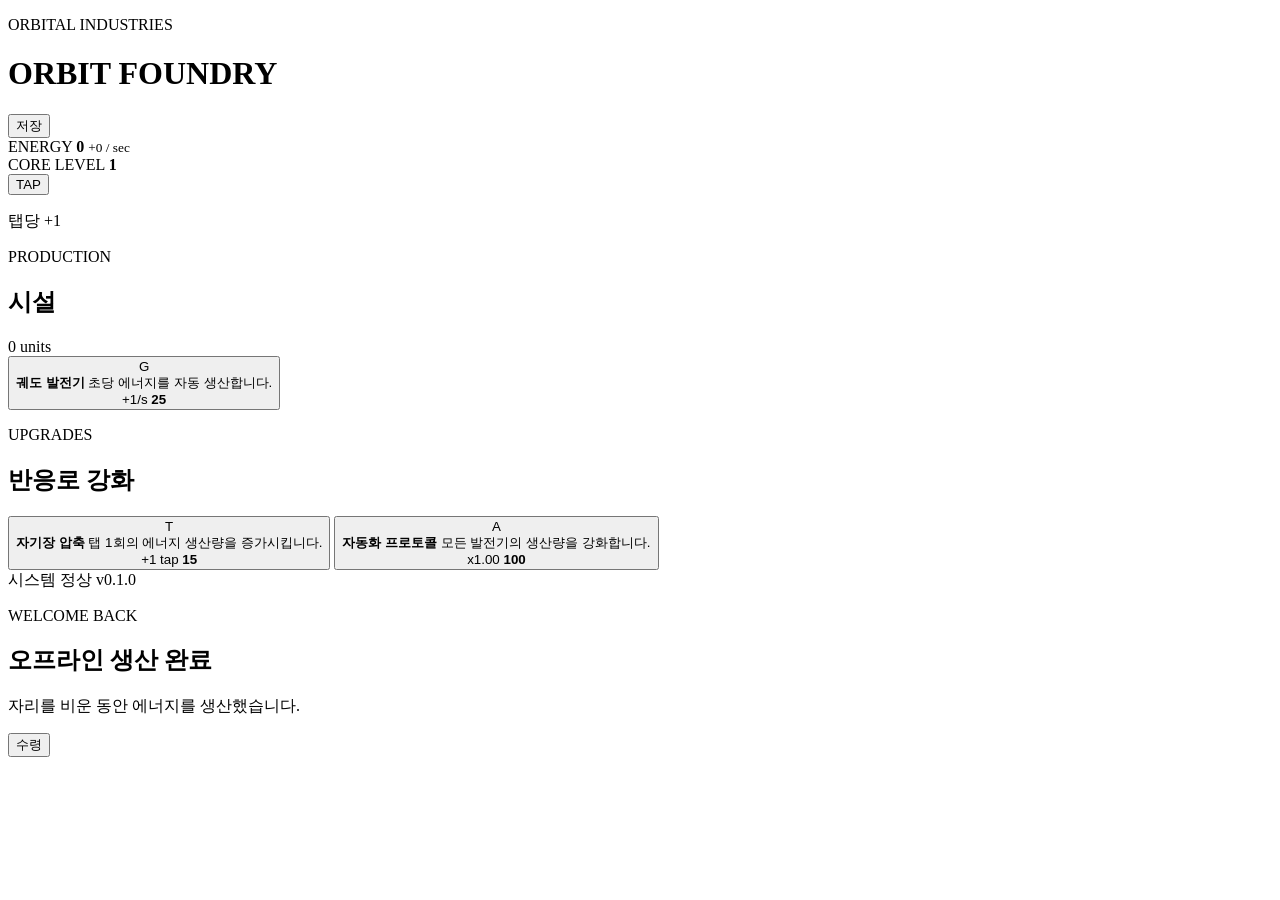
==== index.html @ ff72fddd "Add initial playable idle game shell" ====
<!doctype html>
<html lang="ko">
<head>
  <meta charset="utf-8" />
  <meta name="viewport" content="width=device-width, initial-scale=1, viewport-fit=cover, user-scalable=no" />
  <meta name="theme-color" content="#08111f" />
  <title>Orbit Foundry</title>
  <link rel="stylesheet" href="style.css" />
</head>
<body>
  <main class="app-shell">
    <header class="topbar">
      <div>
        <p class="eyebrow">ORBITAL INDUSTRIES</p>
        <h1>ORBIT FOUNDRY</h1>
      </div>
      <button id="saveButton" class="ghost-button" type="button">저장</button>
    </header>

    <section class="stats-card" aria-label="자원 현황">
      <div class="resource-block">
        <span class="label">ENERGY</span>
        <strong id="energyValue">0</strong>
        <small id="perSecondValue">+0 / sec</small>
      </div>
      <div class="resource-block compact">
        <span class="label">CORE LEVEL</span>
        <strong id="coreLevelValue">1</strong>
      </div>
    </section>

    <section class="reactor-section">
      <div class="orbit orbit-a"></div>
      <div class="orbit orbit-b"></div>
      <button id="reactorButton" class="reactor" type="button" aria-label="반응로 가동">
        <span class="reactor-glow"></span>
        <span class="reactor-core"></span>
        <span class="reactor-label">TAP</span>
      </button>
      <p id="tapValue" class="tap-value">탭당 +1</p>
      <div id="floatingLayer" class="floating-layer" aria-hidden="true"></div>
    </section>

    <section class="panel">
      <div class="panel-heading">
        <div>
          <p class="eyebrow">PRODUCTION</p>
          <h2>시설</h2>
        </div>
        <span id="generatorCount" class="pill">0 units</span>
      </div>

      <button id="buyGenerator" class="upgrade-card" type="button">
        <div class="upgrade-icon">G</div>
        <div class="upgrade-copy">
          <strong>궤도 발전기</strong>
          <span>초당 에너지를 자동 생산합니다.</span>
        </div>
        <div class="upgrade-price">
          <span id="generatorPower">+1/s</span>
          <strong id="generatorCost">25</strong>
        </div>
      </button>
    </section>

    <section class="panel">
      <div class="panel-heading">
        <div>
          <p class="eyebrow">UPGRADES</p>
          <h2>반응로 강화</h2>
        </div>
      </div>

      <button id="buyTapUpgrade" class="upgrade-card" type="button">
        <div class="upgrade-icon">T</div>
        <div class="upgrade-copy">
          <strong>자기장 압축</strong>
          <span>탭 1회의 에너지 생산량을 증가시킵니다.</span>
        </div>
        <div class="upgrade-price">
          <span id="tapUpgradePower">+1 tap</span>
          <strong id="tapUpgradeCost">15</strong>
        </div>
      </button>

      <button id="buyGeneratorUpgrade" class="upgrade-card" type="button">
        <div class="upgrade-icon">A</div>
        <div class="upgrade-copy">
          <strong>자동화 프로토콜</strong>
          <span>모든 발전기의 생산량을 강화합니다.</span>
        </div>
        <div class="upgrade-price">
          <span id="generatorMultiplier">x1.00</span>
          <strong id="generatorUpgradeCost">100</strong>
        </div>
      </button>
    </section>

    <footer>
      <span id="statusText">시스템 정상</span>
      <span>v0.1.0</span>
    </footer>
  </main>

  <div id="offlineModal" class="modal hidden" role="dialog" aria-modal="true" aria-labelledby="offlineTitle">
    <div class="modal-card">
      <p class="eyebrow">WELCOME BACK</p>
      <h2 id="offlineTitle">오프라인 생산 완료</h2>
      <p id="offlineText">자리를 비운 동안 에너지를 생산했습니다.</p>
      <button id="offlineClose" class="primary-button" type="button">수령</button>
    </div>
  </div>

  <script src="game.js"></script>
</body>
</html>
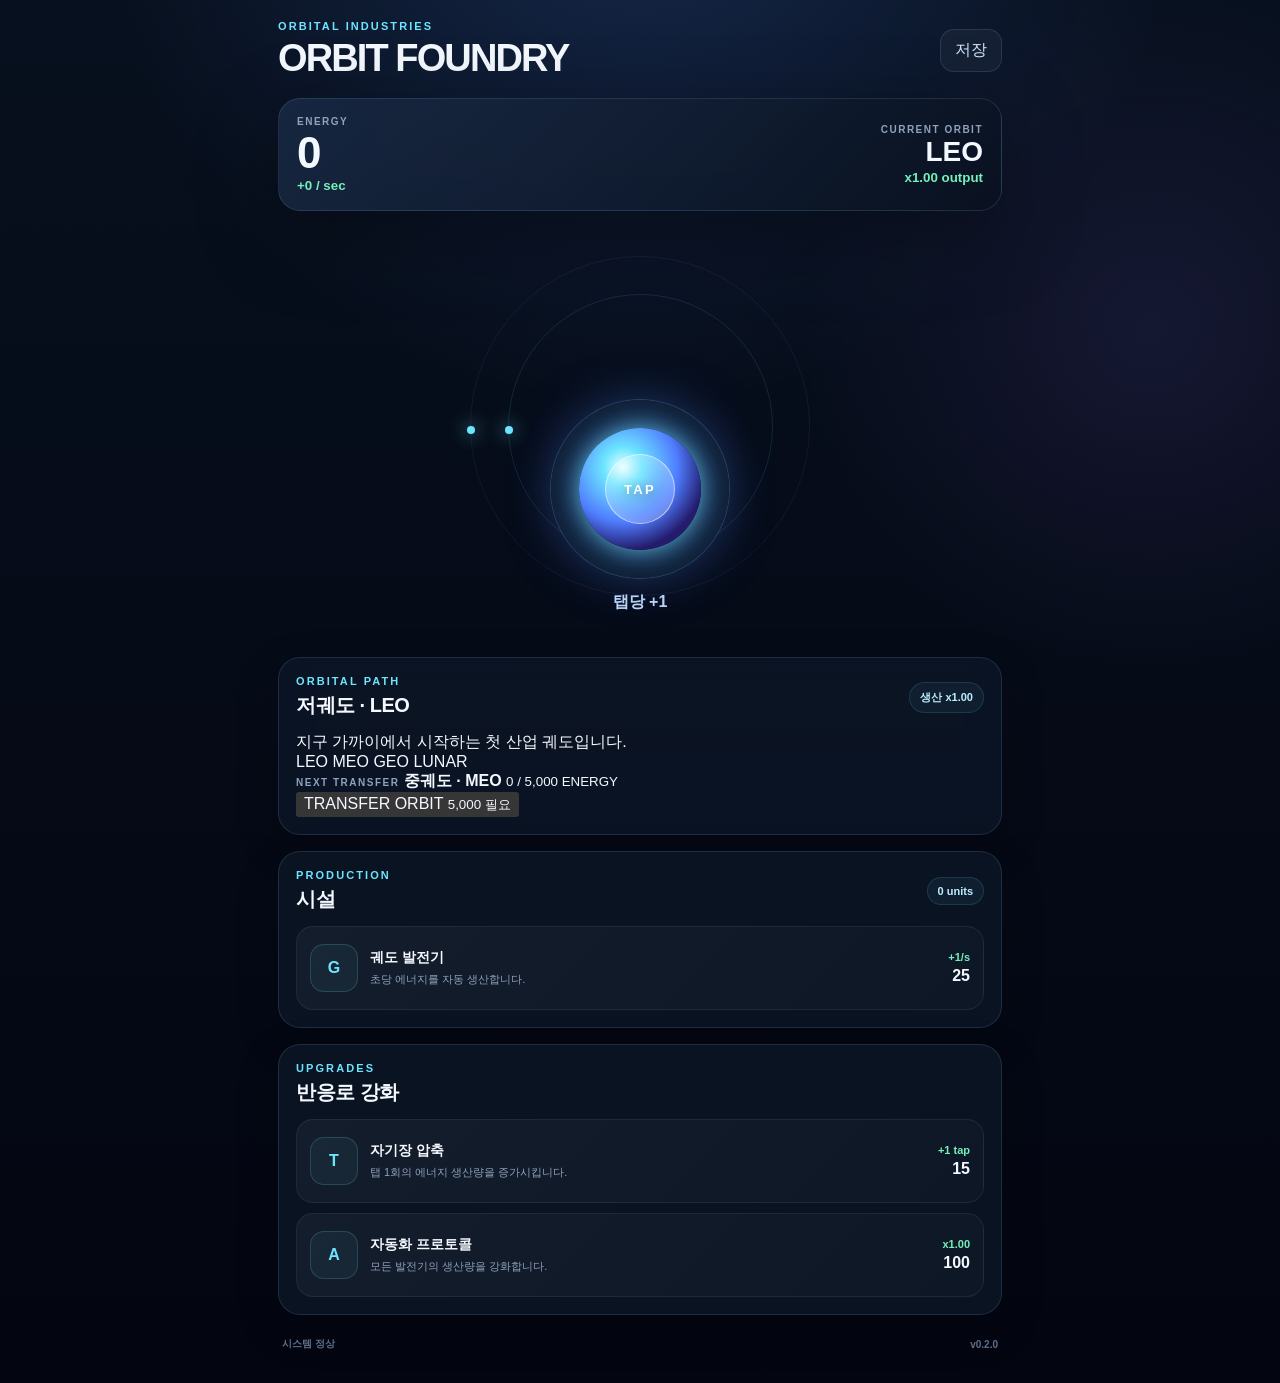
==== commit af2f6f8b: "Add orbital transfer prestige interface for v0.2" ====
--- a/index.html
+++ b/index.html
@@ -7,7 +7,7 @@
   <title>Orbit Foundry</title>
   <link rel="stylesheet" href="style.css" />
 </head>
-<body>
+<body data-orbit="0">
   <main class="app-shell">
     <header class="topbar">
       <div>
@@ -24,14 +24,16 @@
         <small id="perSecondValue">+0 / sec</small>
       </div>
       <div class="resource-block compact">
-        <span class="label">CORE LEVEL</span>
-        <strong id="coreLevelValue">1</strong>
+        <span class="label">CURRENT ORBIT</span>
+        <strong id="orbitShortName">LEO</strong>
+        <small id="orbitMultiplierTop">x1.00 output</small>
       </div>
     </section>
 
     <section class="reactor-section">
       <div class="orbit orbit-a"></div>
       <div class="orbit orbit-b"></div>
+      <div class="orbit-body" aria-hidden="true"></div>
       <button id="reactorButton" class="reactor" type="button" aria-label="반응로 가동">
         <span class="reactor-glow"></span>
         <span class="reactor-core"></span>
@@ -39,6 +41,43 @@
       </button>
       <p id="tapValue" class="tap-value">탭당 +1</p>
       <div id="floatingLayer" class="floating-layer" aria-hidden="true"></div>
+    </section>
+
+    <section class="panel orbit-panel">
+      <div class="panel-heading">
+        <div>
+          <p class="eyebrow">ORBITAL PATH</p>
+          <h2 id="orbitName">저궤도 · LEO</h2>
+        </div>
+        <span id="orbitMultiplier" class="pill">생산 x1.00</span>
+      </div>
+
+      <p id="orbitDescription" class="orbit-description">지구 가까이에서 시작하는 첫 산업 궤도입니다.</p>
+
+      <div class="orbit-route" aria-label="궤도 진행도">
+        <span class="route-node active">LEO</span>
+        <span class="route-line"></span>
+        <span class="route-node">MEO</span>
+        <span class="route-line"></span>
+        <span class="route-node">GEO</span>
+        <span class="route-line"></span>
+        <span class="route-node">LUNAR</span>
+      </div>
+
+      <div class="transfer-card">
+        <div class="transfer-copy">
+          <span class="label">NEXT TRANSFER</span>
+          <strong id="nextOrbitName">중궤도 · MEO</strong>
+          <small id="transferRequirementText">0 / 5,000 ENERGY</small>
+        </div>
+        <div class="transfer-progress" aria-hidden="true">
+          <span id="transferProgressBar"></span>
+        </div>
+        <button id="transferOrbitButton" class="transfer-button" type="button" disabled>
+          <span>TRANSFER ORBIT</span>
+          <small id="transferButtonHint">5,000 필요</small>
+        </button>
+      </div>
     </section>
 
     <section class="panel">
@@ -98,7 +137,7 @@
 
     <footer>
       <span id="statusText">시스템 정상</span>
-      <span>v0.1.0</span>
+      <span>v0.2.0</span>
     </footer>
   </main>
 
@@ -111,6 +150,30 @@
     </div>
   </div>
 
+  <div id="transferModal" class="modal hidden" role="dialog" aria-modal="true" aria-labelledby="transferTitle">
+    <div class="modal-card transfer-modal-card">
+      <p class="eyebrow">ORBITAL TRANSFER</p>
+      <h2 id="transferTitle">다음 궤도로 이전</h2>
+      <p id="transferModalText">궤도 이전 시 현재 에너지, 발전기, 반응로 업그레이드가 초기화됩니다.</p>
+      <div class="transfer-summary">
+        <div>
+          <span>현재</span>
+          <strong id="transferFromOrbit">LEO</strong>
+        </div>
+        <span class="transfer-arrow">→</span>
+        <div>
+          <span>이전</span>
+          <strong id="transferToOrbit">MEO</strong>
+        </div>
+      </div>
+      <p id="transferBonusText" class="transfer-bonus">새 궤도 영구 생산 배율 x2.00</p>
+      <div class="modal-actions">
+        <button id="transferCancel" class="secondary-button" type="button">취소</button>
+        <button id="transferConfirm" class="primary-button" type="button">궤도 이전</button>
+      </div>
+    </div>
+  </div>
+
   <script src="game.js"></script>
 </body>
 </html>
--- a/style.css
+++ b/style.css
@@ -0,0 +1,471 @@
+:root {
+  color-scheme: dark;
+  --bg: #050915;
+  --panel: rgba(13, 22, 39, 0.82);
+  --panel-strong: rgba(18, 31, 53, 0.96);
+  --line: rgba(154, 205, 255, 0.14);
+  --text: #f4f8ff;
+  --muted: #8ea2bd;
+  --cyan: #6de5ff;
+  --blue: #5388ff;
+  --violet: #9d72ff;
+  --green: #75f0bb;
+  --shadow: 0 24px 80px rgba(0, 0, 0, 0.38);
+}
+
+* {
+  box-sizing: border-box;
+  -webkit-tap-highlight-color: transparent;
+}
+
+html {
+  min-height: 100%;
+  background: var(--bg);
+}
+
+body {
+  margin: 0;
+  min-height: 100dvh;
+  color: var(--text);
+  font-family: Inter, ui-sans-serif, -apple-system, BlinkMacSystemFont, "Segoe UI", sans-serif;
+  background:
+    radial-gradient(circle at 50% -10%, rgba(83, 136, 255, 0.20), transparent 34rem),
+    radial-gradient(circle at 90% 24%, rgba(157, 114, 255, 0.10), transparent 22rem),
+    linear-gradient(180deg, #07101e 0%, #050915 65%, #030611 100%);
+  overscroll-behavior: none;
+}
+
+body::before {
+  content: "";
+  position: fixed;
+  inset: 0;
+  pointer-events: none;
+  opacity: 0.28;
+  background-image:
+    linear-gradient(rgba(255,255,255,0.025) 1px, transparent 1px),
+    linear-gradient(90deg, rgba(255,255,255,0.025) 1px, transparent 1px);
+  background-size: 32px 32px;
+  mask-image: linear-gradient(to bottom, black, transparent 80%);
+}
+
+button {
+  font: inherit;
+  color: inherit;
+  touch-action: manipulation;
+  user-select: none;
+  -webkit-user-select: none;
+}
+
+.app-shell {
+  width: min(100%, 760px);
+  margin: 0 auto;
+  padding: max(20px, env(safe-area-inset-top)) 18px max(28px, env(safe-area-inset-bottom));
+}
+
+.topbar,
+.panel-heading,
+.stats-card,
+footer {
+  display: flex;
+  align-items: center;
+  justify-content: space-between;
+  gap: 16px;
+}
+
+.topbar {
+  margin-bottom: 18px;
+}
+
+h1,
+h2,
+p {
+  margin: 0;
+}
+
+h1 {
+  font-size: clamp(24px, 6vw, 38px);
+  letter-spacing: -0.05em;
+}
+
+h2 {
+  font-size: 20px;
+  letter-spacing: -0.025em;
+}
+
+.eyebrow {
+  margin-bottom: 5px;
+  color: var(--cyan);
+  font-size: 11px;
+  font-weight: 800;
+  letter-spacing: 0.19em;
+}
+
+.ghost-button,
+.primary-button {
+  border: 1px solid var(--line);
+  border-radius: 14px;
+  cursor: pointer;
+}
+
+.ghost-button {
+  padding: 10px 14px;
+  color: #cfe4ff;
+  background: rgba(255,255,255,0.04);
+}
+
+.ghost-button:active,
+.primary-button:active,
+.upgrade-card:active {
+  transform: translateY(1px) scale(0.99);
+}
+
+.stats-card {
+  padding: 17px 18px;
+  border: 1px solid var(--line);
+  border-radius: 22px;
+  background: linear-gradient(135deg, rgba(26, 43, 70, 0.82), rgba(9, 17, 31, 0.86));
+  box-shadow: var(--shadow);
+  backdrop-filter: blur(18px);
+  -webkit-backdrop-filter: blur(18px);
+}
+
+.resource-block {
+  display: flex;
+  flex-direction: column;
+  gap: 3px;
+  min-width: 0;
+}
+
+.resource-block.compact {
+  text-align: right;
+  align-items: flex-end;
+}
+
+.label {
+  color: var(--muted);
+  font-size: 10px;
+  font-weight: 800;
+  letter-spacing: 0.15em;
+}
+
+.resource-block strong {
+  overflow: hidden;
+  font-size: clamp(27px, 7vw, 44px);
+  line-height: 1.03;
+  text-overflow: ellipsis;
+}
+
+.resource-block.compact strong {
+  font-size: 28px;
+}
+
+.resource-block small {
+  color: var(--green);
+  font-weight: 700;
+}
+
+.reactor-section {
+  position: relative;
+  height: clamp(330px, 58vw, 430px);
+  display: grid;
+  place-items: center;
+  overflow: hidden;
+}
+
+.orbit {
+  position: absolute;
+  border: 1px solid rgba(109, 229, 255, 0.12);
+  border-radius: 50%;
+  pointer-events: none;
+}
+
+.orbit::after {
+  content: "";
+  position: absolute;
+  width: 8px;
+  height: 8px;
+  top: 50%;
+  left: -4px;
+  border-radius: 50%;
+  background: var(--cyan);
+  box-shadow: 0 0 18px var(--cyan);
+}
+
+.orbit-a {
+  width: 265px;
+  height: 265px;
+  animation: spin 11s linear infinite;
+}
+
+.orbit-b {
+  width: 340px;
+  height: 340px;
+  border-color: rgba(157, 114, 255, 0.10);
+  animation: spinReverse 18s linear infinite;
+}
+
+.reactor {
+  position: relative;
+  width: 178px;
+  height: 178px;
+  display: grid;
+  place-items: center;
+  border: 0;
+  border-radius: 50%;
+  cursor: pointer;
+  background: radial-gradient(circle, rgba(83,136,255,0.22), rgba(8,16,31,0.96) 68%);
+  box-shadow:
+    0 0 0 1px rgba(118, 201, 255, 0.22),
+    0 0 50px rgba(83, 136, 255, 0.20),
+    inset 0 0 34px rgba(109, 229, 255, 0.10);
+  transition: transform 80ms ease, filter 120ms ease;
+  z-index: 2;
+}
+
+.reactor:active,
+.reactor.pressed {
+  transform: scale(0.955);
+  filter: brightness(1.28);
+}
+
+.reactor-glow {
+  position: absolute;
+  inset: 28px;
+  border-radius: 50%;
+  background: radial-gradient(circle at 36% 32%, #eaffff, #6de5ff 17%, #4f7dff 48%, #241b6c 73%);
+  box-shadow:
+    0 0 26px rgba(109,229,255,0.78),
+    0 0 68px rgba(83,136,255,0.52);
+  animation: pulse 2.25s ease-in-out infinite;
+}
+
+.reactor-core {
+  position: absolute;
+  inset: 54px;
+  border: 1px solid rgba(255,255,255,0.6);
+  border-radius: 50%;
+  background: rgba(255,255,255,0.12);
+  box-shadow: inset 0 0 18px rgba(255,255,255,0.25);
+}
+
+.reactor-label {
+  position: relative;
+  z-index: 3;
+  color: white;
+  font-size: 13px;
+  font-weight: 900;
+  letter-spacing: 0.18em;
+  text-shadow: 0 2px 12px rgba(0,0,0,0.45);
+}
+
+.tap-value {
+  position: absolute;
+  bottom: 28px;
+  color: #bdd7f8;
+  font-weight: 700;
+}
+
+.floating-layer {
+  position: absolute;
+  inset: 0;
+  overflow: hidden;
+  pointer-events: none;
+  z-index: 5;
+}
+
+.float-number {
+  position: absolute;
+  transform: translate(-50%, -50%);
+  color: #dffbff;
+  font-weight: 900;
+  text-shadow: 0 0 12px rgba(109,229,255,0.72);
+  animation: floatUp 700ms ease-out forwards;
+}
+
+.panel {
+  margin-top: 16px;
+  padding: 17px;
+  border: 1px solid var(--line);
+  border-radius: 22px;
+  background: var(--panel);
+  box-shadow: 0 14px 44px rgba(0,0,0,0.20);
+  backdrop-filter: blur(14px);
+  -webkit-backdrop-filter: blur(14px);
+}
+
+.panel-heading {
+  margin-bottom: 13px;
+}
+
+.pill {
+  padding: 7px 10px;
+  border: 1px solid rgba(109,229,255,0.13);
+  border-radius: 999px;
+  color: #bdeeff;
+  background: rgba(109,229,255,0.06);
+  font-size: 11px;
+  font-weight: 800;
+}
+
+.upgrade-card {
+  width: 100%;
+  min-height: 84px;
+  display: grid;
+  grid-template-columns: 48px 1fr auto;
+  align-items: center;
+  gap: 12px;
+  margin-top: 10px;
+  padding: 13px;
+  text-align: left;
+  border: 1px solid rgba(255,255,255,0.065);
+  border-radius: 17px;
+  cursor: pointer;
+  background: linear-gradient(135deg, rgba(255,255,255,0.045), rgba(255,255,255,0.018));
+  transition: transform 100ms ease, border-color 120ms ease, background 120ms ease, opacity 120ms ease;
+}
+
+.upgrade-card:hover {
+  border-color: rgba(109,229,255,0.18);
+  background: linear-gradient(135deg, rgba(109,229,255,0.07), rgba(255,255,255,0.02));
+}
+
+.upgrade-card:disabled {
+  opacity: 0.48;
+  cursor: default;
+}
+
+.upgrade-icon {
+  width: 48px;
+  height: 48px;
+  display: grid;
+  place-items: center;
+  border: 1px solid rgba(109,229,255,0.18);
+  border-radius: 14px;
+  color: var(--cyan);
+  background: rgba(109,229,255,0.055);
+  font-weight: 900;
+}
+
+.upgrade-copy {
+  min-width: 0;
+  display: flex;
+  flex-direction: column;
+  gap: 5px;
+}
+
+.upgrade-copy strong {
+  font-size: 14px;
+}
+
+.upgrade-copy span {
+  color: var(--muted);
+  font-size: 11px;
+  line-height: 1.42;
+}
+
+.upgrade-price {
+  display: flex;
+  flex-direction: column;
+  align-items: flex-end;
+  gap: 4px;
+  white-space: nowrap;
+}
+
+.upgrade-price span {
+  color: var(--green);
+  font-size: 11px;
+  font-weight: 800;
+}
+
+.upgrade-price strong {
+  font-size: 16px;
+}
+
+footer {
+  padding: 22px 4px 4px;
+  color: #60738e;
+  font-size: 10px;
+  font-weight: 700;
+}
+
+.modal {
+  position: fixed;
+  inset: 0;
+  z-index: 50;
+  display: grid;
+  place-items: center;
+  padding: 22px;
+  background: rgba(2, 5, 12, 0.72);
+  backdrop-filter: blur(14px);
+  -webkit-backdrop-filter: blur(14px);
+}
+
+.modal.hidden {
+  display: none;
+}
+
+.modal-card {
+  width: min(100%, 430px);
+  padding: 24px;
+  border: 1px solid var(--line);
+  border-radius: 24px;
+  background: var(--panel-strong);
+  box-shadow: var(--shadow);
+}
+
+.modal-card h2 {
+  margin-bottom: 10px;
+}
+
+.modal-card > p:not(.eyebrow) {
+  color: var(--muted);
+  line-height: 1.55;
+}
+
+.primary-button {
+  width: 100%;
+  margin-top: 20px;
+  padding: 13px 16px;
+  border-color: rgba(109,229,255,0.28);
+  background: linear-gradient(135deg, rgba(83,136,255,0.88), rgba(91,71,220,0.92));
+  font-weight: 900;
+}
+
+@keyframes pulse {
+  0%, 100% { transform: scale(0.96); filter: brightness(0.96); }
+  50% { transform: scale(1.04); filter: brightness(1.12); }
+}
+
+@keyframes spin {
+  to { transform: rotate(360deg); }
+}
+
+@keyframes spinReverse {
+  to { transform: rotate(-360deg); }
+}
+
+@keyframes floatUp {
+  0% { opacity: 0; transform: translate(-50%, -20%) scale(0.82); }
+  18% { opacity: 1; }
+  100% { opacity: 0; transform: translate(-50%, -145%) scale(1.08); }
+}
+
+@media (max-width: 460px) {
+  .app-shell { padding-left: 13px; padding-right: 13px; }
+  .stats-card, .panel { border-radius: 19px; }
+  .upgrade-card { grid-template-columns: 43px 1fr auto; padding: 11px; gap: 10px; }
+  .upgrade-icon { width: 43px; height: 43px; }
+  .upgrade-copy span { font-size: 10px; }
+  .reactor-section { height: 325px; }
+  .orbit-a { width: 235px; height: 235px; }
+  .orbit-b { width: 300px; height: 300px; }
+  .reactor { width: 160px; height: 160px; }
+}
+
+@media (prefers-reduced-motion: reduce) {
+  *, *::before, *::after {
+    animation-duration: 0.001ms !important;
+    animation-iteration-count: 1 !important;
+    scroll-behavior: auto !important;
+  }
+}
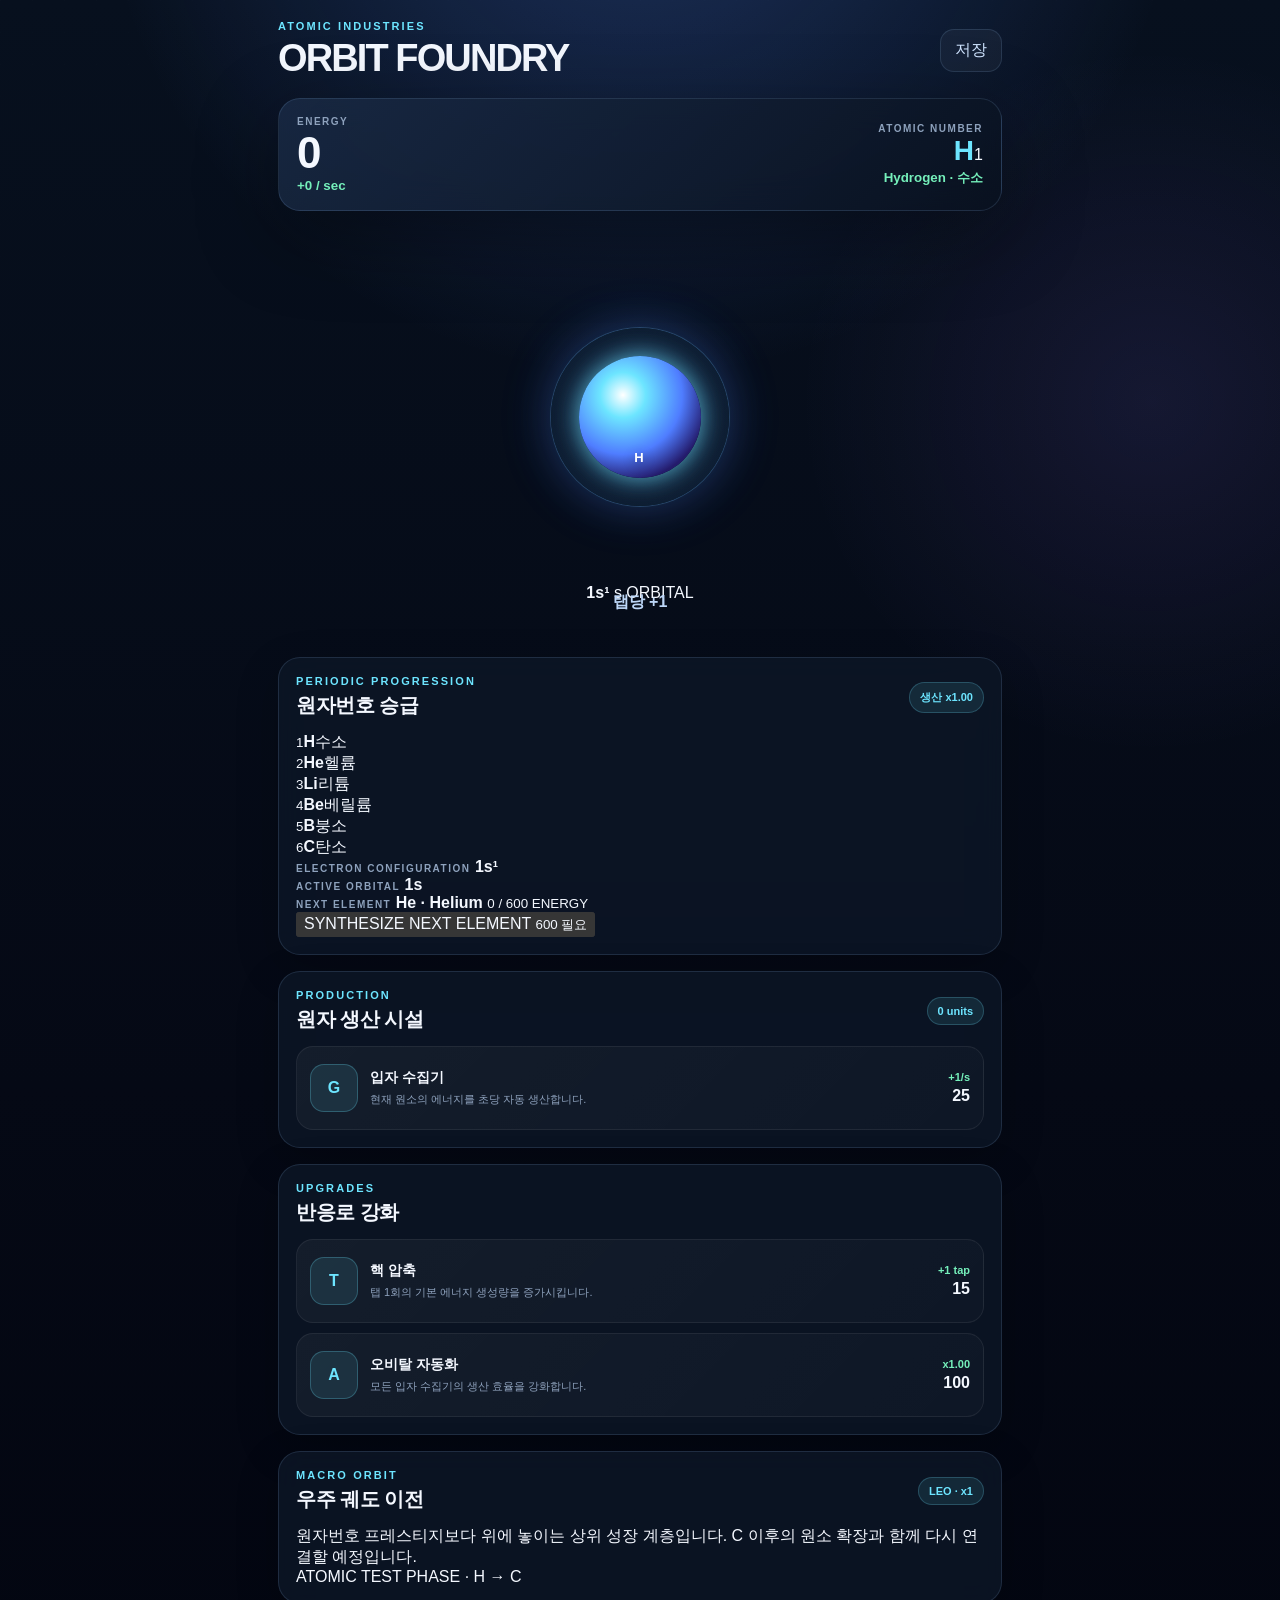
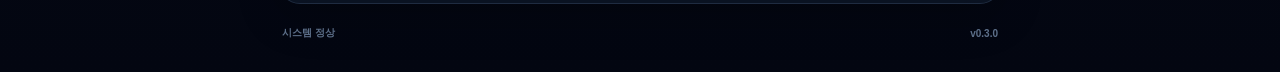
==== commit ad1de7f4: "Add atomic prestige UI for Orbit Foundry v0.3" ====
--- a/index.html
+++ b/index.html
@@ -3,15 +3,15 @@
 <head>
   <meta charset="utf-8" />
   <meta name="viewport" content="width=device-width, initial-scale=1, viewport-fit=cover, user-scalable=no" />
-  <meta name="theme-color" content="#08111f" />
+  <meta name="theme-color" content="#070b16" />
   <title>Orbit Foundry</title>
   <link rel="stylesheet" href="style.css" />
 </head>
-<body data-orbit="0">
+<body data-atomic="1" data-orbital="1s">
   <main class="app-shell">
     <header class="topbar">
       <div>
-        <p class="eyebrow">ORBITAL INDUSTRIES</p>
+        <p class="eyebrow">ATOMIC INDUSTRIES</p>
         <h1>ORBIT FOUNDRY</h1>
       </div>
       <button id="saveButton" class="ghost-button" type="button">저장</button>
@@ -23,59 +23,74 @@
         <strong id="energyValue">0</strong>
         <small id="perSecondValue">+0 / sec</small>
       </div>
-      <div class="resource-block compact">
-        <span class="label">CURRENT ORBIT</span>
-        <strong id="orbitShortName">LEO</strong>
-        <small id="orbitMultiplierTop">x1.00 output</small>
-      </div>
-    </section>
-
-    <section class="reactor-section">
-      <div class="orbit orbit-a"></div>
-      <div class="orbit orbit-b"></div>
-      <div class="orbit-body" aria-hidden="true"></div>
-      <button id="reactorButton" class="reactor" type="button" aria-label="반응로 가동">
+      <div class="resource-block compact element-stat">
+        <span class="label">ATOMIC NUMBER</span>
+        <div class="element-id"><strong id="elementSymbol">H</strong><span id="atomicNumberValue">1</span></div>
+        <small id="elementName">Hydrogen · 수소</small>
+      </div>
+    </section>
+
+    <section class="reactor-section" aria-label="원자 오비탈 반응로">
+      <div class="atom-visual" id="atomVisual" aria-hidden="true">
+        <div class="s-cloud s-cloud-2"></div>
+        <div class="p-orbital p-x"><i></i><i></i></div>
+        <div class="p-orbital p-y"><i></i><i></i></div>
+        <div class="s-cloud s-cloud-1"></div>
+      </div>
+
+      <button id="reactorButton" class="reactor" type="button" aria-label="원자 반응로 가동">
         <span class="reactor-glow"></span>
-        <span class="reactor-core"></span>
-        <span class="reactor-label">TAP</span>
-      </button>
+        <span class="nucleus-ring"></span>
+        <span class="reactor-label" id="reactorSymbol">H</span>
+      </button>
+
+      <div class="orbital-caption">
+        <strong id="electronConfig">1s¹</strong>
+        <span id="orbitalFamily">s ORBITAL</span>
+      </div>
       <p id="tapValue" class="tap-value">탭당 +1</p>
       <div id="floatingLayer" class="floating-layer" aria-hidden="true"></div>
     </section>
 
-    <section class="panel orbit-panel">
-      <div class="panel-heading">
-        <div>
-          <p class="eyebrow">ORBITAL PATH</p>
-          <h2 id="orbitName">저궤도 · LEO</h2>
-        </div>
-        <span id="orbitMultiplier" class="pill">생산 x1.00</span>
-      </div>
-
-      <p id="orbitDescription" class="orbit-description">지구 가까이에서 시작하는 첫 산업 궤도입니다.</p>
-
-      <div class="orbit-route" aria-label="궤도 진행도">
-        <span class="route-node active">LEO</span>
-        <span class="route-line"></span>
-        <span class="route-node">MEO</span>
-        <span class="route-line"></span>
-        <span class="route-node">GEO</span>
-        <span class="route-line"></span>
-        <span class="route-node">LUNAR</span>
-      </div>
-
-      <div class="transfer-card">
-        <div class="transfer-copy">
-          <span class="label">NEXT TRANSFER</span>
-          <strong id="nextOrbitName">중궤도 · MEO</strong>
-          <small id="transferRequirementText">0 / 5,000 ENERGY</small>
-        </div>
-        <div class="transfer-progress" aria-hidden="true">
-          <span id="transferProgressBar"></span>
-        </div>
-        <button id="transferOrbitButton" class="transfer-button" type="button" disabled>
-          <span>TRANSFER ORBIT</span>
-          <small id="transferButtonHint">5,000 필요</small>
+    <section class="panel atomic-panel">
+      <div class="panel-heading">
+        <div>
+          <p class="eyebrow">PERIODIC PROGRESSION</p>
+          <h2>원자번호 승급</h2>
+        </div>
+        <span id="atomicMultiplier" class="pill">생산 x1.00</span>
+      </div>
+
+      <div class="element-strip" id="elementStrip" aria-label="현재 구현 원소">
+        <div class="element-cell active" data-element-index="0"><small>1</small><strong>H</strong><span>수소</span></div>
+        <div class="element-cell" data-element-index="1"><small>2</small><strong>He</strong><span>헬륨</span></div>
+        <div class="element-cell" data-element-index="2"><small>3</small><strong>Li</strong><span>리튬</span></div>
+        <div class="element-cell" data-element-index="3"><small>4</small><strong>Be</strong><span>베릴륨</span></div>
+        <div class="element-cell" data-element-index="4"><small>5</small><strong>B</strong><span>붕소</span></div>
+        <div class="element-cell" data-element-index="5"><small>6</small><strong>C</strong><span>탄소</span></div>
+      </div>
+
+      <div class="configuration-card">
+        <div>
+          <span class="label">ELECTRON CONFIGURATION</span>
+          <strong id="configurationDetail">1s¹</strong>
+        </div>
+        <div>
+          <span class="label">ACTIVE ORBITAL</span>
+          <strong id="activeOrbital">1s</strong>
+        </div>
+      </div>
+
+      <div class="synthesis-card">
+        <div class="synthesis-copy">
+          <span class="label">NEXT ELEMENT</span>
+          <strong id="nextElementName">He · Helium</strong>
+          <small id="synthesisRequirementText">0 / 600 ENERGY</small>
+        </div>
+        <div class="synthesis-progress" aria-hidden="true"><span id="synthesisProgressBar"></span></div>
+        <button id="synthesizeButton" class="synthesis-button" type="button" disabled>
+          <span>SYNTHESIZE NEXT ELEMENT</span>
+          <small id="synthesisButtonHint">600 필요</small>
         </button>
       </div>
     </section>
@@ -84,7 +99,7 @@
       <div class="panel-heading">
         <div>
           <p class="eyebrow">PRODUCTION</p>
-          <h2>시설</h2>
+          <h2>원자 생산 시설</h2>
         </div>
         <span id="generatorCount" class="pill">0 units</span>
       </div>
@@ -92,13 +107,10 @@
       <button id="buyGenerator" class="upgrade-card" type="button">
         <div class="upgrade-icon">G</div>
         <div class="upgrade-copy">
-          <strong>궤도 발전기</strong>
-          <span>초당 에너지를 자동 생산합니다.</span>
-        </div>
-        <div class="upgrade-price">
-          <span id="generatorPower">+1/s</span>
-          <strong id="generatorCost">25</strong>
-        </div>
+          <strong>입자 수집기</strong>
+          <span>현재 원소의 에너지를 초당 자동 생산합니다.</span>
+        </div>
+        <div class="upgrade-price"><span id="generatorPower">+1/s</span><strong id="generatorCost">25</strong></div>
       </button>
     </section>
 
@@ -113,31 +125,37 @@
       <button id="buyTapUpgrade" class="upgrade-card" type="button">
         <div class="upgrade-icon">T</div>
         <div class="upgrade-copy">
-          <strong>자기장 압축</strong>
-          <span>탭 1회의 에너지 생산량을 증가시킵니다.</span>
-        </div>
-        <div class="upgrade-price">
-          <span id="tapUpgradePower">+1 tap</span>
-          <strong id="tapUpgradeCost">15</strong>
-        </div>
+          <strong>핵 압축</strong>
+          <span>탭 1회의 기본 에너지 생성량을 증가시킵니다.</span>
+        </div>
+        <div class="upgrade-price"><span id="tapUpgradePower">+1 tap</span><strong id="tapUpgradeCost">15</strong></div>
       </button>
 
       <button id="buyGeneratorUpgrade" class="upgrade-card" type="button">
         <div class="upgrade-icon">A</div>
         <div class="upgrade-copy">
-          <strong>자동화 프로토콜</strong>
-          <span>모든 발전기의 생산량을 강화합니다.</span>
-        </div>
-        <div class="upgrade-price">
-          <span id="generatorMultiplier">x1.00</span>
-          <strong id="generatorUpgradeCost">100</strong>
-        </div>
-      </button>
+          <strong>오비탈 자동화</strong>
+          <span>모든 입자 수집기의 생산 효율을 강화합니다.</span>
+        </div>
+        <div class="upgrade-price"><span id="generatorMultiplier">x1.00</span><strong id="generatorUpgradeCost">100</strong></div>
+      </button>
+    </section>
+
+    <section class="panel macro-panel">
+      <div class="panel-heading">
+        <div>
+          <p class="eyebrow">MACRO ORBIT</p>
+          <h2>우주 궤도 이전</h2>
+        </div>
+        <span id="spaceOrbitBadge" class="pill">LEO · x1</span>
+      </div>
+      <p class="macro-copy">원자번호 프레스티지보다 위에 놓이는 상위 성장 계층입니다. C 이후의 원소 확장과 함께 다시 연결할 예정입니다.</p>
+      <div class="locked-system">ATOMIC TEST PHASE · H → C</div>
     </section>
 
     <footer>
       <span id="statusText">시스템 정상</span>
-      <span>v0.2.0</span>
+      <span>v0.3.0</span>
     </footer>
   </main>
 
@@ -150,27 +168,31 @@
     </div>
   </div>
 
-  <div id="transferModal" class="modal hidden" role="dialog" aria-modal="true" aria-labelledby="transferTitle">
-    <div class="modal-card transfer-modal-card">
-      <p class="eyebrow">ORBITAL TRANSFER</p>
-      <h2 id="transferTitle">다음 궤도로 이전</h2>
-      <p id="transferModalText">궤도 이전 시 현재 에너지, 발전기, 반응로 업그레이드가 초기화됩니다.</p>
-      <div class="transfer-summary">
-        <div>
-          <span>현재</span>
-          <strong id="transferFromOrbit">LEO</strong>
-        </div>
-        <span class="transfer-arrow">→</span>
-        <div>
-          <span>이전</span>
-          <strong id="transferToOrbit">MEO</strong>
-        </div>
-      </div>
-      <p id="transferBonusText" class="transfer-bonus">새 궤도 영구 생산 배율 x2.00</p>
+  <div id="synthesisModal" class="modal hidden" role="dialog" aria-modal="true" aria-labelledby="synthesisTitle">
+    <div class="modal-card">
+      <p class="eyebrow">ATOMIC ASCENSION</p>
+      <h2 id="synthesisTitle">다음 원소 합성</h2>
+      <p id="synthesisModalText">원자번호 승급 시 현재 에너지와 일반 시설 업그레이드가 초기화됩니다.</p>
+      <div class="atomic-transition">
+        <div><span>현재</span><strong id="synthesisFrom">H · 1</strong></div>
+        <span class="transition-arrow">→</span>
+        <div><span>다음</span><strong id="synthesisTo">He · 2</strong></div>
+      </div>
+      <p id="synthesisBonusText" class="bonus-text">영구 원소 생산 배율 x1.40</p>
       <div class="modal-actions">
-        <button id="transferCancel" class="secondary-button" type="button">취소</button>
-        <button id="transferConfirm" class="primary-button" type="button">궤도 이전</button>
-      </div>
+        <button id="synthesisCancel" class="secondary-button" type="button">취소</button>
+        <button id="synthesisConfirm" class="primary-button no-margin" type="button">원소 합성</button>
+      </div>
+    </div>
+  </div>
+
+  <div id="discoveryModal" class="modal hidden" role="dialog" aria-modal="true" aria-labelledby="discoveryTitle">
+    <div class="modal-card discovery-card">
+      <p class="eyebrow">ORBITAL DISCOVERED</p>
+      <div id="discoveryGlyph" class="discovery-glyph">2s</div>
+      <h2 id="discoveryTitle">새 오비탈 해금</h2>
+      <p id="discoveryText">전자배치가 확장되었습니다.</p>
+      <button id="discoveryClose" class="primary-button" type="button">계속</button>
     </div>
   </div>
 
--- a/style.css
+++ b/style.css
@@ -10,449 +10,128 @@
   --blue: #5388ff;
   --violet: #9d72ff;
   --green: #75f0bb;
+  --accent: #6de5ff;
+  --accent-soft: rgba(109, 229, 255, 0.10);
+  --accent-glow: rgba(83, 136, 255, 0.28);
   --shadow: 0 24px 80px rgba(0, 0, 0, 0.38);
 }
 
-* {
-  box-sizing: border-box;
-  -webkit-tap-highlight-color: transparent;
-}
-
-html {
-  min-height: 100%;
-  background: var(--bg);
-}
-
+* { box-sizing: border-box; -webkit-tap-highlight-color: transparent; }
+html { min-height: 100%; background: var(--bg); }
 body {
   margin: 0;
   min-height: 100dvh;
   color: var(--text);
   font-family: Inter, ui-sans-serif, -apple-system, BlinkMacSystemFont, "Segoe UI", sans-serif;
   background:
-    radial-gradient(circle at 50% -10%, rgba(83, 136, 255, 0.20), transparent 34rem),
+    radial-gradient(circle at 50% -10%, var(--accent-glow), transparent 34rem),
     radial-gradient(circle at 90% 24%, rgba(157, 114, 255, 0.10), transparent 22rem),
     linear-gradient(180deg, #07101e 0%, #050915 65%, #030611 100%);
   overscroll-behavior: none;
+  transition: background 500ms ease;
 }
-
+body[data-orbit="1"] { --accent: #83f1c8; --accent-soft: rgba(117,240,187,.11); --accent-glow: rgba(65,196,160,.23); }
+body[data-orbit="2"] { --accent: #ffd47a; --accent-soft: rgba(255,212,122,.11); --accent-glow: rgba(255,165,72,.23); }
+body[data-orbit="3"] { --accent: #d6c2ff; --accent-soft: rgba(214,194,255,.12); --accent-glow: rgba(150,117,255,.26); }
 body::before {
   content: "";
   position: fixed;
   inset: 0;
   pointer-events: none;
   opacity: 0.28;
-  background-image:
-    linear-gradient(rgba(255,255,255,0.025) 1px, transparent 1px),
-    linear-gradient(90deg, rgba(255,255,255,0.025) 1px, transparent 1px);
+  background-image: linear-gradient(rgba(255,255,255,0.025) 1px, transparent 1px), linear-gradient(90deg, rgba(255,255,255,0.025) 1px, transparent 1px);
   background-size: 32px 32px;
   mask-image: linear-gradient(to bottom, black, transparent 80%);
 }
-
-button {
-  font: inherit;
-  color: inherit;
-  touch-action: manipulation;
-  user-select: none;
-  -webkit-user-select: none;
-}
-
-.app-shell {
-  width: min(100%, 760px);
-  margin: 0 auto;
-  padding: max(20px, env(safe-area-inset-top)) 18px max(28px, env(safe-area-inset-bottom));
-}
-
-.topbar,
-.panel-heading,
-.stats-card,
-footer {
-  display: flex;
-  align-items: center;
-  justify-content: space-between;
-  gap: 16px;
-}
-
-.topbar {
-  margin-bottom: 18px;
-}
-
-h1,
-h2,
-p {
-  margin: 0;
-}
-
-h1 {
-  font-size: clamp(24px, 6vw, 38px);
-  letter-spacing: -0.05em;
-}
-
-h2 {
-  font-size: 20px;
-  letter-spacing: -0.025em;
-}
-
-.eyebrow {
-  margin-bottom: 5px;
-  color: var(--cyan);
-  font-size: 11px;
-  font-weight: 800;
-  letter-spacing: 0.19em;
-}
-
-.ghost-button,
-.primary-button {
-  border: 1px solid var(--line);
-  border-radius: 14px;
-  cursor: pointer;
-}
-
-.ghost-button {
-  padding: 10px 14px;
-  color: #cfe4ff;
-  background: rgba(255,255,255,0.04);
-}
-
-.ghost-button:active,
-.primary-button:active,
-.upgrade-card:active {
-  transform: translateY(1px) scale(0.99);
-}
-
-.stats-card {
-  padding: 17px 18px;
-  border: 1px solid var(--line);
-  border-radius: 22px;
-  background: linear-gradient(135deg, rgba(26, 43, 70, 0.82), rgba(9, 17, 31, 0.86));
-  box-shadow: var(--shadow);
-  backdrop-filter: blur(18px);
-  -webkit-backdrop-filter: blur(18px);
-}
-
-.resource-block {
-  display: flex;
-  flex-direction: column;
-  gap: 3px;
-  min-width: 0;
-}
-
-.resource-block.compact {
-  text-align: right;
-  align-items: flex-end;
-}
-
-.label {
-  color: var(--muted);
-  font-size: 10px;
-  font-weight: 800;
-  letter-spacing: 0.15em;
-}
-
-.resource-block strong {
-  overflow: hidden;
-  font-size: clamp(27px, 7vw, 44px);
-  line-height: 1.03;
-  text-overflow: ellipsis;
-}
-
-.resource-block.compact strong {
-  font-size: 28px;
-}
-
-.resource-block small {
-  color: var(--green);
-  font-weight: 700;
-}
-
-.reactor-section {
-  position: relative;
-  height: clamp(330px, 58vw, 430px);
-  display: grid;
-  place-items: center;
-  overflow: hidden;
-}
-
-.orbit {
-  position: absolute;
-  border: 1px solid rgba(109, 229, 255, 0.12);
-  border-radius: 50%;
-  pointer-events: none;
-}
-
-.orbit::after {
-  content: "";
-  position: absolute;
-  width: 8px;
-  height: 8px;
-  top: 50%;
-  left: -4px;
-  border-radius: 50%;
-  background: var(--cyan);
-  box-shadow: 0 0 18px var(--cyan);
-}
-
-.orbit-a {
-  width: 265px;
-  height: 265px;
-  animation: spin 11s linear infinite;
-}
-
-.orbit-b {
-  width: 340px;
-  height: 340px;
-  border-color: rgba(157, 114, 255, 0.10);
-  animation: spinReverse 18s linear infinite;
-}
-
-.reactor {
-  position: relative;
-  width: 178px;
-  height: 178px;
-  display: grid;
-  place-items: center;
-  border: 0;
-  border-radius: 50%;
-  cursor: pointer;
-  background: radial-gradient(circle, rgba(83,136,255,0.22), rgba(8,16,31,0.96) 68%);
-  box-shadow:
-    0 0 0 1px rgba(118, 201, 255, 0.22),
-    0 0 50px rgba(83, 136, 255, 0.20),
-    inset 0 0 34px rgba(109, 229, 255, 0.10);
-  transition: transform 80ms ease, filter 120ms ease;
-  z-index: 2;
-}
-
-.reactor:active,
-.reactor.pressed {
-  transform: scale(0.955);
-  filter: brightness(1.28);
-}
-
-.reactor-glow {
-  position: absolute;
-  inset: 28px;
-  border-radius: 50%;
-  background: radial-gradient(circle at 36% 32%, #eaffff, #6de5ff 17%, #4f7dff 48%, #241b6c 73%);
-  box-shadow:
-    0 0 26px rgba(109,229,255,0.78),
-    0 0 68px rgba(83,136,255,0.52);
-  animation: pulse 2.25s ease-in-out infinite;
-}
-
-.reactor-core {
-  position: absolute;
-  inset: 54px;
-  border: 1px solid rgba(255,255,255,0.6);
-  border-radius: 50%;
-  background: rgba(255,255,255,0.12);
-  box-shadow: inset 0 0 18px rgba(255,255,255,0.25);
-}
-
-.reactor-label {
-  position: relative;
-  z-index: 3;
-  color: white;
-  font-size: 13px;
-  font-weight: 900;
-  letter-spacing: 0.18em;
-  text-shadow: 0 2px 12px rgba(0,0,0,0.45);
-}
-
-.tap-value {
-  position: absolute;
-  bottom: 28px;
-  color: #bdd7f8;
-  font-weight: 700;
-}
-
-.floating-layer {
-  position: absolute;
-  inset: 0;
-  overflow: hidden;
-  pointer-events: none;
-  z-index: 5;
-}
-
-.float-number {
-  position: absolute;
-  transform: translate(-50%, -50%);
-  color: #dffbff;
-  font-weight: 900;
-  text-shadow: 0 0 12px rgba(109,229,255,0.72);
-  animation: floatUp 700ms ease-out forwards;
-}
-
-.panel {
-  margin-top: 16px;
-  padding: 17px;
-  border: 1px solid var(--line);
-  border-radius: 22px;
-  background: var(--panel);
-  box-shadow: 0 14px 44px rgba(0,0,0,0.20);
-  backdrop-filter: blur(14px);
-  -webkit-backdrop-filter: blur(14px);
-}
-
-.panel-heading {
-  margin-bottom: 13px;
-}
-
-.pill {
-  padding: 7px 10px;
-  border: 1px solid rgba(109,229,255,0.13);
-  border-radius: 999px;
-  color: #bdeeff;
-  background: rgba(109,229,255,0.06);
-  font-size: 11px;
-  font-weight: 800;
-}
-
-.upgrade-card {
-  width: 100%;
-  min-height: 84px;
-  display: grid;
-  grid-template-columns: 48px 1fr auto;
-  align-items: center;
-  gap: 12px;
-  margin-top: 10px;
-  padding: 13px;
-  text-align: left;
-  border: 1px solid rgba(255,255,255,0.065);
-  border-radius: 17px;
-  cursor: pointer;
-  background: linear-gradient(135deg, rgba(255,255,255,0.045), rgba(255,255,255,0.018));
-  transition: transform 100ms ease, border-color 120ms ease, background 120ms ease, opacity 120ms ease;
-}
-
-.upgrade-card:hover {
-  border-color: rgba(109,229,255,0.18);
-  background: linear-gradient(135deg, rgba(109,229,255,0.07), rgba(255,255,255,0.02));
-}
-
-.upgrade-card:disabled {
-  opacity: 0.48;
-  cursor: default;
-}
-
-.upgrade-icon {
-  width: 48px;
-  height: 48px;
-  display: grid;
-  place-items: center;
-  border: 1px solid rgba(109,229,255,0.18);
-  border-radius: 14px;
-  color: var(--cyan);
-  background: rgba(109,229,255,0.055);
-  font-weight: 900;
-}
-
-.upgrade-copy {
-  min-width: 0;
-  display: flex;
-  flex-direction: column;
-  gap: 5px;
-}
-
-.upgrade-copy strong {
-  font-size: 14px;
-}
-
-.upgrade-copy span {
-  color: var(--muted);
-  font-size: 11px;
-  line-height: 1.42;
-}
-
-.upgrade-price {
-  display: flex;
-  flex-direction: column;
-  align-items: flex-end;
-  gap: 4px;
-  white-space: nowrap;
-}
-
-.upgrade-price span {
-  color: var(--green);
-  font-size: 11px;
-  font-weight: 800;
-}
-
-.upgrade-price strong {
-  font-size: 16px;
-}
-
-footer {
-  padding: 22px 4px 4px;
-  color: #60738e;
-  font-size: 10px;
-  font-weight: 700;
-}
-
-.modal {
-  position: fixed;
-  inset: 0;
-  z-index: 50;
-  display: grid;
-  place-items: center;
-  padding: 22px;
-  background: rgba(2, 5, 12, 0.72);
-  backdrop-filter: blur(14px);
-  -webkit-backdrop-filter: blur(14px);
-}
-
-.modal.hidden {
-  display: none;
-}
-
-.modal-card {
-  width: min(100%, 430px);
-  padding: 24px;
-  border: 1px solid var(--line);
-  border-radius: 24px;
-  background: var(--panel-strong);
-  box-shadow: var(--shadow);
-}
-
-.modal-card h2 {
-  margin-bottom: 10px;
-}
-
-.modal-card > p:not(.eyebrow) {
-  color: var(--muted);
-  line-height: 1.55;
-}
-
-.primary-button {
-  width: 100%;
-  margin-top: 20px;
-  padding: 13px 16px;
-  border-color: rgba(109,229,255,0.28);
-  background: linear-gradient(135deg, rgba(83,136,255,0.88), rgba(91,71,220,0.92));
-  font-weight: 900;
-}
-
-@keyframes pulse {
-  0%, 100% { transform: scale(0.96); filter: brightness(0.96); }
-  50% { transform: scale(1.04); filter: brightness(1.12); }
-}
-
-@keyframes spin {
-  to { transform: rotate(360deg); }
-}
-
-@keyframes spinReverse {
-  to { transform: rotate(-360deg); }
-}
-
-@keyframes floatUp {
-  0% { opacity: 0; transform: translate(-50%, -20%) scale(0.82); }
-  18% { opacity: 1; }
-  100% { opacity: 0; transform: translate(-50%, -145%) scale(1.08); }
-}
-
+button { font: inherit; color: inherit; touch-action: manipulation; user-select: none; -webkit-user-select: none; }
+.app-shell { width: min(100%, 760px); margin: 0 auto; padding: max(20px, env(safe-area-inset-top)) 18px max(28px, env(safe-area-inset-bottom)); }
+.topbar,.panel-heading,.stats-card,footer { display: flex; align-items: center; justify-content: space-between; gap: 16px; }
+.topbar { margin-bottom: 18px; }
+h1,h2,p { margin: 0; }
+h1 { font-size: clamp(24px, 6vw, 38px); letter-spacing: -0.05em; }
+h2 { font-size: 20px; letter-spacing: -0.025em; }
+.eyebrow { margin-bottom: 5px; color: var(--accent); font-size: 11px; font-weight: 800; letter-spacing: 0.19em; }
+.ghost-button,.primary-button,.secondary-button,.transfer-button { border: 1px solid var(--line); border-radius: 14px; cursor: pointer; }
+.ghost-button { padding: 10px 14px; color: #cfe4ff; background: rgba(255,255,255,0.04); }
+.ghost-button:active,.primary-button:active,.secondary-button:active,.transfer-button:active,.upgrade-card:active { transform: translateY(1px) scale(0.99); }
+.stats-card { padding: 17px 18px; border: 1px solid var(--line); border-radius: 22px; background: linear-gradient(135deg, rgba(26, 43, 70, 0.82), rgba(9, 17, 31, 0.86)); box-shadow: var(--shadow); backdrop-filter: blur(18px); -webkit-backdrop-filter: blur(18px); }
+.resource-block { display: flex; flex-direction: column; gap: 3px; min-width: 0; }
+.resource-block.compact { text-align: right; align-items: flex-end; }
+.label { color: var(--muted); font-size: 10px; font-weight: 800; letter-spacing: 0.15em; }
+.resource-block strong { overflow: hidden; font-size: clamp(27px, 7vw, 44px); line-height: 1.03; text-overflow: ellipsis; }
+.resource-block.compact strong { color: var(--accent); font-size: 28px; }
+.resource-block small { color: var(--green); font-weight: 700; }
+.reactor-section { position: relative; height: clamp(330px, 58vw, 430px); display: grid; place-items: center; overflow: hidden; }
+.orbit { position: absolute; border: 1px solid color-mix(in srgb, var(--accent) 22%, transparent); border-radius: 50%; pointer-events: none; }
+.orbit::after { content: ""; position: absolute; width: 8px; height: 8px; top: 50%; left: -4px; border-radius: 50%; background: var(--accent); box-shadow: 0 0 18px var(--accent); }
+.orbit-a { width: 265px; height: 265px; animation: spin 11s linear infinite; }
+.orbit-b { width: 340px; height: 340px; opacity: .72; animation: spinReverse 18s linear infinite; }
+.orbit-body { position: absolute; width: 82px; height: 82px; border-radius: 50%; opacity: .18; background: radial-gradient(circle at 35% 28%, white, var(--accent) 25%, transparent 72%); filter: blur(.2px); transform: translate(132px, -76px); pointer-events: none; }
+.reactor { position: relative; width: 178px; height: 178px; display: grid; place-items: center; border: 0; border-radius: 50%; cursor: pointer; background: radial-gradient(circle, var(--accent-soft), rgba(8,16,31,0.96) 68%); box-shadow: 0 0 0 1px rgba(118, 201, 255, 0.22), 0 0 50px var(--accent-glow), inset 0 0 34px var(--accent-soft); transition: transform 80ms ease, filter 120ms ease; z-index: 2; }
+.reactor:active,.reactor.pressed { transform: scale(0.955); filter: brightness(1.28); }
+.reactor-glow { position: absolute; inset: 28px; border-radius: 50%; background: radial-gradient(circle at 36% 32%, #fff, var(--accent) 20%, #4f7dff 52%, #241b6c 76%); box-shadow: 0 0 26px color-mix(in srgb, var(--accent) 78%, transparent), 0 0 68px var(--accent-glow); animation: pulse 2.25s ease-in-out infinite; }
+.reactor-core { position: absolute; inset: 54px; border: 1px solid rgba(255,255,255,0.6); border-radius: 50%; background: rgba(255,255,255,0.12); box-shadow: inset 0 0 18px rgba(255,255,255,0.25); }
+.reactor-label { position: relative; z-index: 3; color: white; font-size: 13px; font-weight: 900; letter-spacing: 0.18em; text-shadow: 0 2px 12px rgba(0,0,0,0.45); }
+.tap-value { position: absolute; bottom: 28px; color: #bdd7f8; font-weight: 700; }
+.floating-layer { position: absolute; inset: 0; overflow: hidden; pointer-events: none; z-index: 5; }
+.float-number { position: absolute; transform: translate(-50%, -50%); color: #dffbff; font-weight: 900; text-shadow: 0 0 12px var(--accent); animation: floatUp 700ms ease-out forwards; }
+.panel { margin-top: 16px; padding: 17px; border: 1px solid var(--line); border-radius: 22px; background: var(--panel); box-shadow: 0 14px 44px rgba(0,0,0,0.20); backdrop-filter: blur(14px); -webkit-backdrop-filter: blur(14px); }
+.panel-heading { margin-bottom: 13px; }
+.pill { padding: 7px 10px; border: 1px solid color-mix(in srgb, var(--accent) 22%, transparent); border-radius: 999px; color: var(--accent); background: var(--accent-soft); font-size: 11px; font-weight: 800; }
+.orbit-description { color: var(--muted); font-size: 12px; line-height: 1.55; }
+.orbit-route { display: grid; grid-template-columns: auto 1fr auto 1fr auto 1fr auto; align-items: center; gap: 8px; margin: 20px 2px 18px; }
+.route-node { min-width: 38px; text-align: center; color: #5f7087; font-size: 9px; font-weight: 900; letter-spacing: .06em; }
+.route-node::before { content: ""; display: block; width: 10px; height: 10px; margin: 0 auto 5px; border: 2px solid #3c4a5f; border-radius: 50%; background: #111a28; }
+.route-node.active { color: var(--accent); }
+.route-node.active::before { border-color: var(--accent); background: var(--accent); box-shadow: 0 0 13px var(--accent); }
+.route-node.complete { color: #9bb1c9; }
+.route-node.complete::before { border-color: #7d92aa; background: #7d92aa; }
+.route-line { height: 1px; background: linear-gradient(90deg, rgba(126,149,177,.22), rgba(126,149,177,.4)); }
+.transfer-card { padding: 15px; border: 1px solid rgba(255,255,255,.07); border-radius: 18px; background: linear-gradient(135deg, var(--accent-soft), rgba(255,255,255,.018)); }
+.transfer-copy { display: grid; grid-template-columns: 1fr auto; align-items: end; gap: 4px 14px; }
+.transfer-copy .label { grid-column: 1 / -1; }
+.transfer-copy strong { font-size: 15px; }
+.transfer-copy small { color: var(--muted); font-size: 10px; font-weight: 800; }
+.transfer-progress { height: 7px; margin: 12px 0; overflow: hidden; border-radius: 999px; background: rgba(255,255,255,.055); }
+.transfer-progress span { display: block; width: 0; height: 100%; border-radius: inherit; background: linear-gradient(90deg, var(--accent), #7f8cff); box-shadow: 0 0 16px var(--accent); transition: width 250ms ease; }
+.transfer-button { width: 100%; padding: 12px 14px; display: flex; align-items: center; justify-content: space-between; border-color: color-mix(in srgb, var(--accent) 32%, transparent); background: linear-gradient(135deg, color-mix(in srgb, var(--accent) 26%, #16213a), #20274c); font-weight: 900; }
+.transfer-button small { color: #d5dced; font-size: 10px; font-weight: 700; }
+.transfer-button:disabled { opacity: .42; cursor: default; }
+.upgrade-card { width: 100%; min-height: 84px; display: grid; grid-template-columns: 48px 1fr auto; align-items: center; gap: 12px; margin-top: 10px; padding: 13px; text-align: left; border: 1px solid rgba(255,255,255,0.065); border-radius: 17px; cursor: pointer; background: linear-gradient(135deg, rgba(255,255,255,0.045), rgba(255,255,255,0.018)); transition: transform 100ms ease, border-color 120ms ease, background 120ms ease, opacity 120ms ease; }
+.upgrade-card:hover { border-color: color-mix(in srgb, var(--accent) 25%, transparent); background: linear-gradient(135deg, var(--accent-soft), rgba(255,255,255,0.02)); }
+.upgrade-card:disabled { opacity: 0.48; cursor: default; }
+.upgrade-icon { width: 48px; height: 48px; display: grid; place-items: center; border: 1px solid color-mix(in srgb, var(--accent) 25%, transparent); border-radius: 14px; color: var(--accent); background: var(--accent-soft); font-weight: 900; }
+.upgrade-copy { min-width: 0; display: flex; flex-direction: column; gap: 5px; }
+.upgrade-copy strong { font-size: 14px; }
+.upgrade-copy span { color: var(--muted); font-size: 11px; line-height: 1.42; }
+.upgrade-price { display: flex; flex-direction: column; align-items: flex-end; gap: 4px; white-space: nowrap; }
+.upgrade-price span { color: var(--green); font-size: 11px; font-weight: 800; }
+.upgrade-price strong { font-size: 16px; }
+footer { padding: 22px 4px 4px; color: #60738e; font-size: 10px; font-weight: 700; }
+.modal { position: fixed; inset: 0; z-index: 50; display: grid; place-items: center; padding: 22px; background: rgba(2, 5, 12, 0.72); backdrop-filter: blur(14px); -webkit-backdrop-filter: blur(14px); }
+.modal.hidden { display: none; }
+.modal-card { width: min(100%, 430px); padding: 24px; border: 1px solid var(--line); border-radius: 24px; background: var(--panel-strong); box-shadow: var(--shadow); }
+.modal-card h2 { margin-bottom: 10px; }
+.modal-card > p:not(.eyebrow):not(.transfer-bonus) { color: var(--muted); line-height: 1.55; }
+.primary-button,.secondary-button { width: 100%; padding: 13px 16px; font-weight: 900; }
+.primary-button { margin-top: 20px; border-color: color-mix(in srgb, var(--accent) 34%, transparent); background: linear-gradient(135deg, rgba(83,136,255,0.88), rgba(91,71,220,0.92)); }
+.secondary-button { border-color: rgba(255,255,255,.09); background: rgba(255,255,255,.04); color: #c5d0df; }
+.transfer-summary { display: grid; grid-template-columns: 1fr auto 1fr; align-items: center; gap: 14px; margin-top: 20px; padding: 15px; border: 1px solid rgba(255,255,255,.07); border-radius: 16px; background: rgba(255,255,255,.025); }
+.transfer-summary div { display: flex; flex-direction: column; gap: 3px; }
+.transfer-summary div:last-child { text-align: right; }
+.transfer-summary span { color: var(--muted); font-size: 10px; font-weight: 800; }
+.transfer-summary strong { font-size: 18px; }
+.transfer-arrow { color: var(--accent) !important; font-size: 20px !important; }
+.transfer-bonus { margin-top: 12px; color: var(--green); font-size: 12px; font-weight: 800; }
+.modal-actions { display: grid; grid-template-columns: 1fr 1.35fr; gap: 10px; margin-top: 20px; }
+.modal-actions .primary-button { margin-top: 0; }
+@keyframes pulse { 0%,100% { transform: scale(.96); filter: brightness(.96); } 50% { transform: scale(1.04); filter: brightness(1.12); } }
+@keyframes spin { to { transform: rotate(360deg); } }
+@keyframes spinReverse { to { transform: rotate(-360deg); } }
+@keyframes floatUp { 0% { opacity:0; transform:translate(-50%,-20%) scale(.82); } 18% { opacity:1; } 100% { opacity:0; transform:translate(-50%,-145%) scale(1.08); } }
 @media (max-width: 460px) {
   .app-shell { padding-left: 13px; padding-right: 13px; }
-  .stats-card, .panel { border-radius: 19px; }
+  .stats-card,.panel { border-radius: 19px; }
   .upgrade-card { grid-template-columns: 43px 1fr auto; padding: 11px; gap: 10px; }
   .upgrade-icon { width: 43px; height: 43px; }
   .upgrade-copy span { font-size: 10px; }
@@ -460,12 +139,8 @@
   .orbit-a { width: 235px; height: 235px; }
   .orbit-b { width: 300px; height: 300px; }
   .reactor { width: 160px; height: 160px; }
+  .orbit-route { gap: 4px; }
+  .route-node { min-width: 32px; font-size: 8px; }
+  .transfer-copy { grid-template-columns: 1fr; }
 }
-
-@media (prefers-reduced-motion: reduce) {
-  *, *::before, *::after {
-    animation-duration: 0.001ms !important;
-    animation-iteration-count: 1 !important;
-    scroll-behavior: auto !important;
-  }
-}
+@media (prefers-reduced-motion: reduce) { *,*::before,*::after { animation-duration:.001ms !important; animation-iteration-count:1 !important; scroll-behavior:auto !important; } }
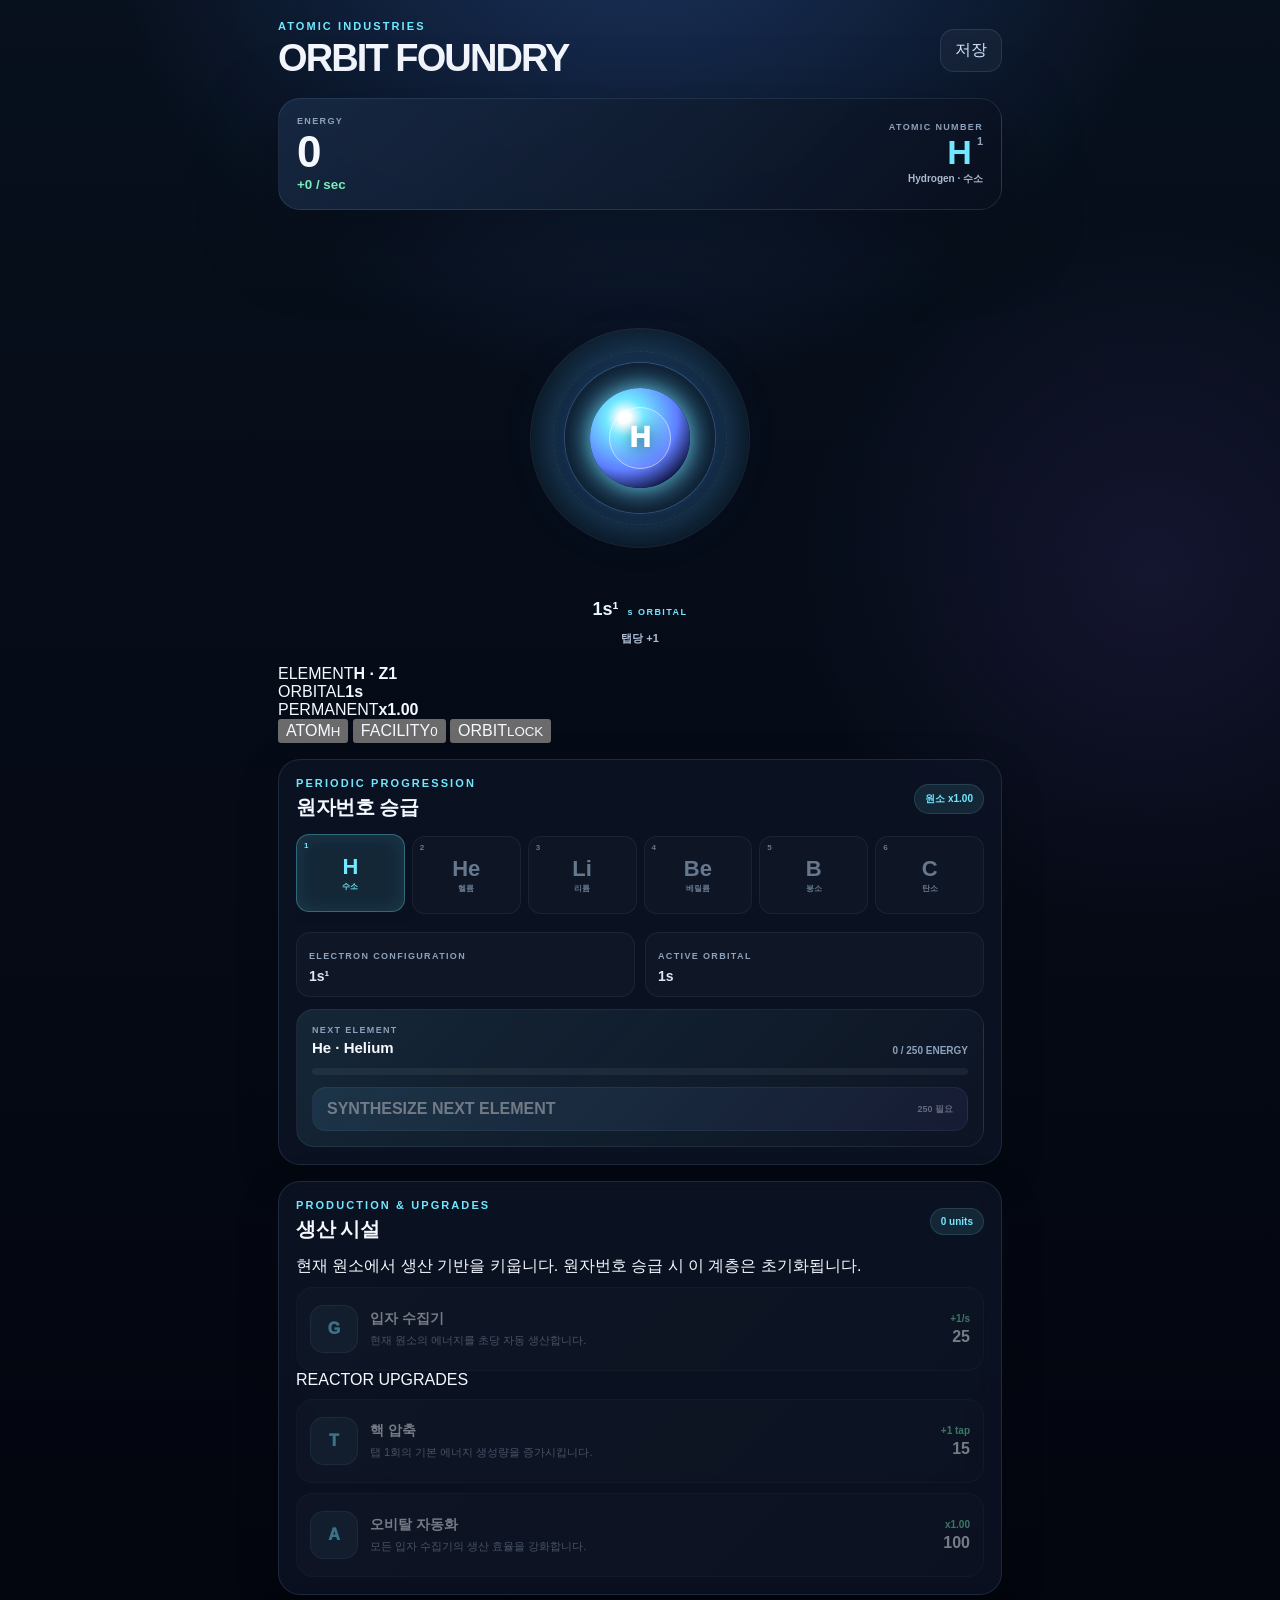
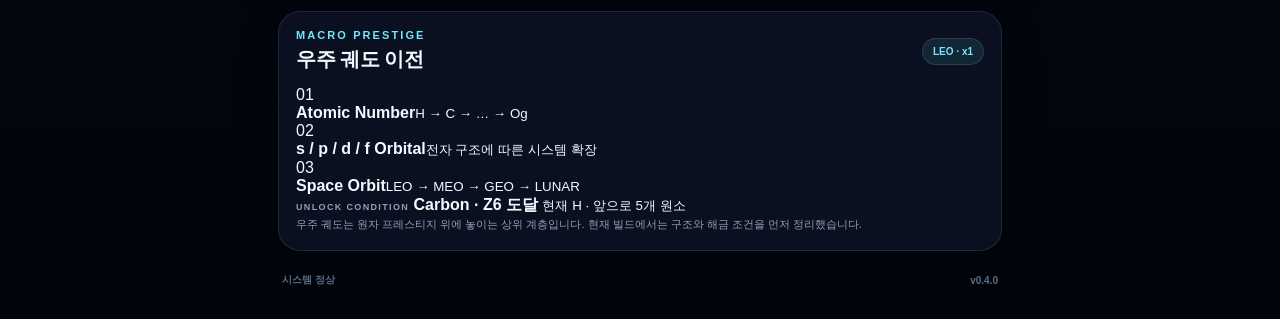
==== commit 401e1f3c: "Optimize v0.4 progression layout with tabbed structure" ====
--- a/index.html
+++ b/index.html
@@ -7,7 +7,7 @@
   <title>Orbit Foundry</title>
   <link rel="stylesheet" href="style.css" />
 </head>
-<body data-atomic="1" data-orbital="1s">
+<body data-atomic="1" data-orbital="1s" data-orbit-ready="false">
   <main class="app-shell">
     <header class="topbar">
       <div>
@@ -52,110 +52,145 @@
       <div id="floatingLayer" class="floating-layer" aria-hidden="true"></div>
     </section>
 
-    <section class="panel atomic-panel">
-      <div class="panel-heading">
-        <div>
-          <p class="eyebrow">PERIODIC PROGRESSION</p>
-          <h2>원자번호 승급</h2>
+    <section class="progress-ribbon" aria-label="현재 성장 계층">
+      <div><span>ELEMENT</span><strong id="ribbonElement">H · Z1</strong></div>
+      <div><span>ORBITAL</span><strong id="ribbonOrbital">1s</strong></div>
+      <div><span>PERMANENT</span><strong id="ribbonMultiplier">x1.00</strong></div>
+    </section>
+
+    <nav class="section-tabs" aria-label="게임 시스템">
+      <button class="section-tab active" type="button" data-tab="atom" aria-selected="true">
+        <span>ATOM</span><small id="atomTabBadge">H</small>
+      </button>
+      <button class="section-tab" type="button" data-tab="facility" aria-selected="false">
+        <span>FACILITY</span><small id="facilityTabBadge">0</small>
+      </button>
+      <button class="section-tab" type="button" data-tab="orbit" aria-selected="false">
+        <span>ORBIT</span><small id="orbitTabBadge">LOCK</small>
+      </button>
+    </nav>
+
+    <div class="tab-stack">
+      <section class="tab-panel" data-panel="atom">
+        <div class="panel atomic-panel">
+          <div class="panel-heading">
+            <div>
+              <p class="eyebrow">PERIODIC PROGRESSION</p>
+              <h2>원자번호 승급</h2>
+            </div>
+            <span id="atomicMultiplier" class="pill">원소 x1.00</span>
+          </div>
+
+          <div class="element-strip" id="elementStrip" aria-label="현재 구현 원소">
+            <div class="element-cell active" data-element-index="0"><small>1</small><strong>H</strong><span>수소</span></div>
+            <div class="element-cell" data-element-index="1"><small>2</small><strong>He</strong><span>헬륨</span></div>
+            <div class="element-cell" data-element-index="2"><small>3</small><strong>Li</strong><span>리튬</span></div>
+            <div class="element-cell" data-element-index="3"><small>4</small><strong>Be</strong><span>베릴륨</span></div>
+            <div class="element-cell" data-element-index="4"><small>5</small><strong>B</strong><span>붕소</span></div>
+            <div class="element-cell" data-element-index="5"><small>6</small><strong>C</strong><span>탄소</span></div>
+          </div>
+
+          <div class="configuration-card">
+            <div>
+              <span class="label">ELECTRON CONFIGURATION</span>
+              <strong id="configurationDetail">1s¹</strong>
+            </div>
+            <div>
+              <span class="label">ACTIVE ORBITAL</span>
+              <strong id="activeOrbital">1s</strong>
+            </div>
+          </div>
+
+          <div class="synthesis-card">
+            <div class="synthesis-copy">
+              <span class="label">NEXT ELEMENT</span>
+              <strong id="nextElementName">He · Helium</strong>
+              <small id="synthesisRequirementText">0 / 250 ENERGY</small>
+            </div>
+            <div class="synthesis-progress" aria-hidden="true"><span id="synthesisProgressBar"></span></div>
+            <button id="synthesizeButton" class="synthesis-button" type="button" disabled>
+              <span>SYNTHESIZE NEXT ELEMENT</span>
+              <small id="synthesisButtonHint">250 필요</small>
+            </button>
+          </div>
         </div>
-        <span id="atomicMultiplier" class="pill">생산 x1.00</span>
-      </div>
-
-      <div class="element-strip" id="elementStrip" aria-label="현재 구현 원소">
-        <div class="element-cell active" data-element-index="0"><small>1</small><strong>H</strong><span>수소</span></div>
-        <div class="element-cell" data-element-index="1"><small>2</small><strong>He</strong><span>헬륨</span></div>
-        <div class="element-cell" data-element-index="2"><small>3</small><strong>Li</strong><span>리튬</span></div>
-        <div class="element-cell" data-element-index="3"><small>4</small><strong>Be</strong><span>베릴륨</span></div>
-        <div class="element-cell" data-element-index="4"><small>5</small><strong>B</strong><span>붕소</span></div>
-        <div class="element-cell" data-element-index="5"><small>6</small><strong>C</strong><span>탄소</span></div>
-      </div>
-
-      <div class="configuration-card">
-        <div>
-          <span class="label">ELECTRON CONFIGURATION</span>
-          <strong id="configurationDetail">1s¹</strong>
+      </section>
+
+      <section class="tab-panel hidden" data-panel="facility">
+        <div class="panel facility-panel">
+          <div class="panel-heading">
+            <div>
+              <p class="eyebrow">PRODUCTION & UPGRADES</p>
+              <h2>생산 시설</h2>
+            </div>
+            <span id="generatorCount" class="pill">0 units</span>
+          </div>
+
+          <p class="panel-intro">현재 원소에서 생산 기반을 키웁니다. 원자번호 승급 시 이 계층은 초기화됩니다.</p>
+
+          <button id="buyGenerator" class="upgrade-card" type="button">
+            <div class="upgrade-icon">G</div>
+            <div class="upgrade-copy">
+              <strong>입자 수집기</strong>
+              <span>현재 원소의 에너지를 초당 자동 생산합니다.</span>
+            </div>
+            <div class="upgrade-price"><span id="generatorPower">+1/s</span><strong id="generatorCost">25</strong></div>
+          </button>
+
+          <div class="subsection-title"><span>REACTOR UPGRADES</span><i></i></div>
+
+          <button id="buyTapUpgrade" class="upgrade-card" type="button">
+            <div class="upgrade-icon">T</div>
+            <div class="upgrade-copy">
+              <strong>핵 압축</strong>
+              <span>탭 1회의 기본 에너지 생성량을 증가시킵니다.</span>
+            </div>
+            <div class="upgrade-price"><span id="tapUpgradePower">+1 tap</span><strong id="tapUpgradeCost">15</strong></div>
+          </button>
+
+          <button id="buyGeneratorUpgrade" class="upgrade-card" type="button">
+            <div class="upgrade-icon">A</div>
+            <div class="upgrade-copy">
+              <strong>오비탈 자동화</strong>
+              <span>모든 입자 수집기의 생산 효율을 강화합니다.</span>
+            </div>
+            <div class="upgrade-price"><span id="generatorMultiplier">x1.00</span><strong id="generatorUpgradeCost">100</strong></div>
+          </button>
         </div>
-        <div>
-          <span class="label">ACTIVE ORBITAL</span>
-          <strong id="activeOrbital">1s</strong>
+      </section>
+
+      <section class="tab-panel hidden" data-panel="orbit">
+        <div class="panel macro-panel" id="macroPanel">
+          <div class="panel-heading">
+            <div>
+              <p class="eyebrow">MACRO PRESTIGE</p>
+              <h2>우주 궤도 이전</h2>
+            </div>
+            <span id="spaceOrbitBadge" class="pill">LEO · x1</span>
+          </div>
+
+          <div class="prestige-layers" aria-label="프레스티지 계층">
+            <div class="prestige-layer complete"><span>01</span><div><strong>Atomic Number</strong><small>H → C → … → Og</small></div></div>
+            <div class="prestige-link"></div>
+            <div class="prestige-layer active"><span>02</span><div><strong>s / p / d / f Orbital</strong><small>전자 구조에 따른 시스템 확장</small></div></div>
+            <div class="prestige-link"></div>
+            <div class="prestige-layer locked" id="spacePrestigeLayer"><span>03</span><div><strong>Space Orbit</strong><small>LEO → MEO → GEO → LUNAR</small></div></div>
+          </div>
+
+          <div class="orbit-gate" id="orbitGate">
+            <span class="label">UNLOCK CONDITION</span>
+            <strong id="spaceOrbitStatus">Carbon · Z6 도달</strong>
+            <small id="spaceOrbitRequirement">현재 H · 앞으로 5개 원소</small>
+          </div>
+
+          <p class="macro-copy">우주 궤도는 원자 프레스티지 위에 놓이는 상위 계층입니다. 현재 빌드에서는 구조와 해금 조건을 먼저 정리했습니다.</p>
         </div>
-      </div>
-
-      <div class="synthesis-card">
-        <div class="synthesis-copy">
-          <span class="label">NEXT ELEMENT</span>
-          <strong id="nextElementName">He · Helium</strong>
-          <small id="synthesisRequirementText">0 / 600 ENERGY</small>
-        </div>
-        <div class="synthesis-progress" aria-hidden="true"><span id="synthesisProgressBar"></span></div>
-        <button id="synthesizeButton" class="synthesis-button" type="button" disabled>
-          <span>SYNTHESIZE NEXT ELEMENT</span>
-          <small id="synthesisButtonHint">600 필요</small>
-        </button>
-      </div>
-    </section>
-
-    <section class="panel">
-      <div class="panel-heading">
-        <div>
-          <p class="eyebrow">PRODUCTION</p>
-          <h2>원자 생산 시설</h2>
-        </div>
-        <span id="generatorCount" class="pill">0 units</span>
-      </div>
-
-      <button id="buyGenerator" class="upgrade-card" type="button">
-        <div class="upgrade-icon">G</div>
-        <div class="upgrade-copy">
-          <strong>입자 수집기</strong>
-          <span>현재 원소의 에너지를 초당 자동 생산합니다.</span>
-        </div>
-        <div class="upgrade-price"><span id="generatorPower">+1/s</span><strong id="generatorCost">25</strong></div>
-      </button>
-    </section>
-
-    <section class="panel">
-      <div class="panel-heading">
-        <div>
-          <p class="eyebrow">UPGRADES</p>
-          <h2>반응로 강화</h2>
-        </div>
-      </div>
-
-      <button id="buyTapUpgrade" class="upgrade-card" type="button">
-        <div class="upgrade-icon">T</div>
-        <div class="upgrade-copy">
-          <strong>핵 압축</strong>
-          <span>탭 1회의 기본 에너지 생성량을 증가시킵니다.</span>
-        </div>
-        <div class="upgrade-price"><span id="tapUpgradePower">+1 tap</span><strong id="tapUpgradeCost">15</strong></div>
-      </button>
-
-      <button id="buyGeneratorUpgrade" class="upgrade-card" type="button">
-        <div class="upgrade-icon">A</div>
-        <div class="upgrade-copy">
-          <strong>오비탈 자동화</strong>
-          <span>모든 입자 수집기의 생산 효율을 강화합니다.</span>
-        </div>
-        <div class="upgrade-price"><span id="generatorMultiplier">x1.00</span><strong id="generatorUpgradeCost">100</strong></div>
-      </button>
-    </section>
-
-    <section class="panel macro-panel">
-      <div class="panel-heading">
-        <div>
-          <p class="eyebrow">MACRO ORBIT</p>
-          <h2>우주 궤도 이전</h2>
-        </div>
-        <span id="spaceOrbitBadge" class="pill">LEO · x1</span>
-      </div>
-      <p class="macro-copy">원자번호 프레스티지보다 위에 놓이는 상위 성장 계층입니다. C 이후의 원소 확장과 함께 다시 연결할 예정입니다.</p>
-      <div class="locked-system">ATOMIC TEST PHASE · H → C</div>
-    </section>
+      </section>
+    </div>
 
     <footer>
       <span id="statusText">시스템 정상</span>
-      <span>v0.3.0</span>
+      <span>v0.4.0</span>
     </footer>
   </main>
 
--- a/style.css
+++ b/style.css
@@ -1,18 +1,16 @@
 :root {
   color-scheme: dark;
-  --bg: #050915;
-  --panel: rgba(13, 22, 39, 0.82);
-  --panel-strong: rgba(18, 31, 53, 0.96);
-  --line: rgba(154, 205, 255, 0.14);
-  --text: #f4f8ff;
-  --muted: #8ea2bd;
-  --cyan: #6de5ff;
-  --blue: #5388ff;
-  --violet: #9d72ff;
-  --green: #75f0bb;
-  --accent: #6de5ff;
-  --accent-soft: rgba(109, 229, 255, 0.10);
-  --accent-glow: rgba(83, 136, 255, 0.28);
+  --bg: #040711;
+  --panel: rgba(12, 20, 36, 0.84);
+  --panel-strong: rgba(16, 27, 47, 0.97);
+  --line: rgba(157, 205, 255, 0.13);
+  --text: #f5f9ff;
+  --muted: #8ea1ba;
+  --accent: #71e8ff;
+  --accent2: #5e7dff;
+  --accent-soft: rgba(113, 232, 255, 0.10);
+  --accent-glow: rgba(74, 137, 255, 0.30);
+  --green: #78efba;
   --shadow: 0 24px 80px rgba(0, 0, 0, 0.38);
 }
 
@@ -24,123 +22,224 @@
   color: var(--text);
   font-family: Inter, ui-sans-serif, -apple-system, BlinkMacSystemFont, "Segoe UI", sans-serif;
   background:
-    radial-gradient(circle at 50% -10%, var(--accent-glow), transparent 34rem),
-    radial-gradient(circle at 90% 24%, rgba(157, 114, 255, 0.10), transparent 22rem),
-    linear-gradient(180deg, #07101e 0%, #050915 65%, #030611 100%);
+    radial-gradient(circle at 50% -8%, var(--accent-glow), transparent 34rem),
+    radial-gradient(circle at 90% 30%, rgba(146, 104, 255, 0.10), transparent 22rem),
+    linear-gradient(180deg, #07101d 0%, #040711 70%, #02040b 100%);
   overscroll-behavior: none;
-  transition: background 500ms ease;
-}
-body[data-orbit="1"] { --accent: #83f1c8; --accent-soft: rgba(117,240,187,.11); --accent-glow: rgba(65,196,160,.23); }
-body[data-orbit="2"] { --accent: #ffd47a; --accent-soft: rgba(255,212,122,.11); --accent-glow: rgba(255,165,72,.23); }
-body[data-orbit="3"] { --accent: #d6c2ff; --accent-soft: rgba(214,194,255,.12); --accent-glow: rgba(150,117,255,.26); }
+  transition: background 450ms ease;
+}
+body[data-atomic="2"] { --accent: #b9a6ff; --accent2: #7a65ff; --accent-soft: rgba(185,166,255,.11); --accent-glow: rgba(123,99,255,.27); }
+body[data-atomic="3"] { --accent: #ff9c8f; --accent2: #ff647b; --accent-soft: rgba(255,156,143,.10); --accent-glow: rgba(255,92,116,.23); }
+body[data-atomic="4"] { --accent: #ffd680; --accent2: #eaa94a; --accent-soft: rgba(255,214,128,.10); --accent-glow: rgba(235,169,74,.23); }
+body[data-atomic="5"] { --accent: #80f0bf; --accent2: #43bca0; --accent-soft: rgba(128,240,191,.10); --accent-glow: rgba(67,188,160,.24); }
+body[data-atomic="6"] { --accent: #e9f4ff; --accent2: #8ab4ff; --accent-soft: rgba(233,244,255,.09); --accent-glow: rgba(105,154,255,.28); }
 body::before {
   content: "";
   position: fixed;
   inset: 0;
   pointer-events: none;
-  opacity: 0.28;
-  background-image: linear-gradient(rgba(255,255,255,0.025) 1px, transparent 1px), linear-gradient(90deg, rgba(255,255,255,0.025) 1px, transparent 1px);
+  opacity: .26;
+  background-image:
+    linear-gradient(rgba(255,255,255,.022) 1px, transparent 1px),
+    linear-gradient(90deg, rgba(255,255,255,.022) 1px, transparent 1px);
   background-size: 32px 32px;
-  mask-image: linear-gradient(to bottom, black, transparent 80%);
+  mask-image: linear-gradient(to bottom, black, transparent 82%);
 }
 button { font: inherit; color: inherit; touch-action: manipulation; user-select: none; -webkit-user-select: none; }
+h1,h2,p { margin: 0; }
+h1 { font-size: clamp(24px, 6vw, 38px); letter-spacing: -.05em; }
+h2 { font-size: 20px; letter-spacing: -.025em; }
+
 .app-shell { width: min(100%, 760px); margin: 0 auto; padding: max(20px, env(safe-area-inset-top)) 18px max(28px, env(safe-area-inset-bottom)); }
 .topbar,.panel-heading,.stats-card,footer { display: flex; align-items: center; justify-content: space-between; gap: 16px; }
 .topbar { margin-bottom: 18px; }
-h1,h2,p { margin: 0; }
-h1 { font-size: clamp(24px, 6vw, 38px); letter-spacing: -0.05em; }
-h2 { font-size: 20px; letter-spacing: -0.025em; }
-.eyebrow { margin-bottom: 5px; color: var(--accent); font-size: 11px; font-weight: 800; letter-spacing: 0.19em; }
-.ghost-button,.primary-button,.secondary-button,.transfer-button { border: 1px solid var(--line); border-radius: 14px; cursor: pointer; }
-.ghost-button { padding: 10px 14px; color: #cfe4ff; background: rgba(255,255,255,0.04); }
-.ghost-button:active,.primary-button:active,.secondary-button:active,.transfer-button:active,.upgrade-card:active { transform: translateY(1px) scale(0.99); }
-.stats-card { padding: 17px 18px; border: 1px solid var(--line); border-radius: 22px; background: linear-gradient(135deg, rgba(26, 43, 70, 0.82), rgba(9, 17, 31, 0.86)); box-shadow: var(--shadow); backdrop-filter: blur(18px); -webkit-backdrop-filter: blur(18px); }
+.eyebrow { margin-bottom: 5px; color: var(--accent); font-size: 11px; font-weight: 900; letter-spacing: .19em; }
+.label { color: var(--muted); font-size: 9px; font-weight: 900; letter-spacing: .15em; }
+
+.ghost-button,.primary-button,.secondary-button,.synthesis-button {
+  border: 1px solid var(--line);
+  border-radius: 14px;
+  cursor: pointer;
+}
+.ghost-button { padding: 10px 14px; color: #d2e6ff; background: rgba(255,255,255,.04); }
+.ghost-button:active,.primary-button:active,.secondary-button:active,.synthesis-button:active,.upgrade-card:active { transform: translateY(1px) scale(.99); }
+
+.stats-card {
+  padding: 17px 18px;
+  border: 1px solid var(--line);
+  border-radius: 22px;
+  background: linear-gradient(135deg, rgba(25, 43, 70, .82), rgba(8, 15, 29, .88));
+  box-shadow: var(--shadow);
+  backdrop-filter: blur(18px);
+  -webkit-backdrop-filter: blur(18px);
+}
 .resource-block { display: flex; flex-direction: column; gap: 3px; min-width: 0; }
 .resource-block.compact { text-align: right; align-items: flex-end; }
-.label { color: var(--muted); font-size: 10px; font-weight: 800; letter-spacing: 0.15em; }
-.resource-block strong { overflow: hidden; font-size: clamp(27px, 7vw, 44px); line-height: 1.03; text-overflow: ellipsis; }
-.resource-block.compact strong { color: var(--accent); font-size: 28px; }
-.resource-block small { color: var(--green); font-weight: 700; }
-.reactor-section { position: relative; height: clamp(330px, 58vw, 430px); display: grid; place-items: center; overflow: hidden; }
-.orbit { position: absolute; border: 1px solid color-mix(in srgb, var(--accent) 22%, transparent); border-radius: 50%; pointer-events: none; }
-.orbit::after { content: ""; position: absolute; width: 8px; height: 8px; top: 50%; left: -4px; border-radius: 50%; background: var(--accent); box-shadow: 0 0 18px var(--accent); }
-.orbit-a { width: 265px; height: 265px; animation: spin 11s linear infinite; }
-.orbit-b { width: 340px; height: 340px; opacity: .72; animation: spinReverse 18s linear infinite; }
-.orbit-body { position: absolute; width: 82px; height: 82px; border-radius: 50%; opacity: .18; background: radial-gradient(circle at 35% 28%, white, var(--accent) 25%, transparent 72%); filter: blur(.2px); transform: translate(132px, -76px); pointer-events: none; }
-.reactor { position: relative; width: 178px; height: 178px; display: grid; place-items: center; border: 0; border-radius: 50%; cursor: pointer; background: radial-gradient(circle, var(--accent-soft), rgba(8,16,31,0.96) 68%); box-shadow: 0 0 0 1px rgba(118, 201, 255, 0.22), 0 0 50px var(--accent-glow), inset 0 0 34px var(--accent-soft); transition: transform 80ms ease, filter 120ms ease; z-index: 2; }
-.reactor:active,.reactor.pressed { transform: scale(0.955); filter: brightness(1.28); }
-.reactor-glow { position: absolute; inset: 28px; border-radius: 50%; background: radial-gradient(circle at 36% 32%, #fff, var(--accent) 20%, #4f7dff 52%, #241b6c 76%); box-shadow: 0 0 26px color-mix(in srgb, var(--accent) 78%, transparent), 0 0 68px var(--accent-glow); animation: pulse 2.25s ease-in-out infinite; }
-.reactor-core { position: absolute; inset: 54px; border: 1px solid rgba(255,255,255,0.6); border-radius: 50%; background: rgba(255,255,255,0.12); box-shadow: inset 0 0 18px rgba(255,255,255,0.25); }
-.reactor-label { position: relative; z-index: 3; color: white; font-size: 13px; font-weight: 900; letter-spacing: 0.18em; text-shadow: 0 2px 12px rgba(0,0,0,0.45); }
-.tap-value { position: absolute; bottom: 28px; color: #bdd7f8; font-weight: 700; }
-.floating-layer { position: absolute; inset: 0; overflow: hidden; pointer-events: none; z-index: 5; }
-.float-number { position: absolute; transform: translate(-50%, -50%); color: #dffbff; font-weight: 900; text-shadow: 0 0 12px var(--accent); animation: floatUp 700ms ease-out forwards; }
-.panel { margin-top: 16px; padding: 17px; border: 1px solid var(--line); border-radius: 22px; background: var(--panel); box-shadow: 0 14px 44px rgba(0,0,0,0.20); backdrop-filter: blur(14px); -webkit-backdrop-filter: blur(14px); }
+.resource-block > strong { overflow: hidden; font-size: clamp(27px, 7vw, 44px); line-height: 1.03; text-overflow: ellipsis; }
+.resource-block small { color: var(--green); font-weight: 800; }
+.element-id { display: flex; align-items: flex-start; justify-content: flex-end; gap: 5px; }
+.element-id strong { color: var(--accent); font-size: 34px; line-height: 1; }
+.element-id span { color: #8fa4bf; font-size: 11px; font-weight: 900; }
+.element-stat small { color: #aabbd0; font-size: 10px; }
+
+.reactor-section {
+  position: relative;
+  height: clamp(360px, 62vw, 455px);
+  display: grid;
+  place-items: center;
+  overflow: hidden;
+}
+.atom-visual { position: absolute; width: 350px; height: 350px; display: grid; place-items: center; pointer-events: none; }
+.s-cloud {
+  position: absolute;
+  border-radius: 50%;
+  border: 1px solid rgba(255,255,255,.08);
+  background: radial-gradient(circle, transparent 34%, var(--accent-soft) 58%, transparent 74%);
+  box-shadow: inset 0 0 36px var(--accent-soft), 0 0 25px rgba(0,0,0,.2);
+  transition: opacity .5s ease, transform .5s ease;
+}
+.s-cloud::before,.s-cloud::after {
+  content: "";
+  position: absolute;
+  border-radius: 50%;
+  border: 1px dashed rgba(255,255,255,.055);
+}
+.s-cloud-1 { width: 220px; height: 220px; animation: cloudPulse 3.2s ease-in-out infinite; }
+.s-cloud-1::before { inset: 22px; }
+.s-cloud-1::after { inset: 49px; }
+.s-cloud-2 { width: 336px; height: 336px; opacity: 0; transform: scale(.8); background: radial-gradient(circle, transparent 47%, var(--accent-soft) 63%, transparent 77%); animation: cloudPulseWide 4.5s ease-in-out infinite; }
+.s-cloud-2::before { inset: 29px; }
+.s-cloud-2::after { inset: 78px; }
+body[data-orbital="2s"] .s-cloud-2, body[data-orbital="2p"] .s-cloud-2 { opacity: .92; transform: scale(1); }
+
+.p-orbital { position: absolute; inset: 0; opacity: 0; transform: scale(.65); transition: opacity .55s ease, transform .55s ease; }
+.p-orbital i {
+  position: absolute;
+  top: 50%;
+  width: 128px;
+  height: 76px;
+  margin-top: -38px;
+  border: 1px solid color-mix(in srgb, var(--accent) 48%, transparent);
+  background: radial-gradient(ellipse at center, color-mix(in srgb, var(--accent) 35%, transparent), color-mix(in srgb, var(--accent2) 18%, transparent) 52%, transparent 74%);
+  box-shadow: inset 0 0 35px var(--accent-soft), 0 0 28px var(--accent-glow);
+  filter: blur(.15px);
+}
+.p-orbital i:first-child { left: 22px; border-radius: 70% 18% 18% 70% / 50%; transform-origin: right center; }
+.p-orbital i:last-child { right: 22px; border-radius: 18% 70% 70% 18% / 50%; transform-origin: left center; }
+.p-x { animation: orbitalBreath 3.1s ease-in-out infinite; }
+.p-y { transform: rotate(90deg) scale(.65); animation: orbitalBreathY 3.6s ease-in-out infinite; }
+body[data-orbital="2p"] .p-x { opacity: .95; transform: scale(1); }
+body[data-atomic="6"] .p-y { opacity: .72; transform: rotate(90deg) scale(.88); }
+
+.reactor {
+  position: relative;
+  z-index: 5;
+  width: 150px;
+  height: 150px;
+  display: grid;
+  place-items: center;
+  border: 0;
+  border-radius: 50%;
+  cursor: pointer;
+  background: radial-gradient(circle, var(--accent-soft), rgba(7,14,28,.97) 70%);
+  box-shadow: 0 0 0 1px rgba(153,213,255,.20), 0 0 52px var(--accent-glow), inset 0 0 34px var(--accent-soft);
+  transition: transform 80ms ease, filter 120ms ease;
+}
+.reactor:active,.reactor.pressed { transform: scale(.95); filter: brightness(1.28); }
+.reactor-glow { position: absolute; inset: 25px; border-radius: 50%; background: radial-gradient(circle at 35% 30%, #fff 0 6%, var(--accent) 20%, var(--accent2) 55%, #161a4d 78%); box-shadow: 0 0 28px var(--accent), 0 0 65px var(--accent-glow); animation: nucleusPulse 2.1s ease-in-out infinite; }
+.nucleus-ring { position: absolute; inset: 44px; border: 1px solid rgba(255,255,255,.55); border-radius: 50%; box-shadow: inset 0 0 17px rgba(255,255,255,.18); }
+.reactor-label { position: relative; z-index: 3; color: white; font-size: 29px; font-weight: 950; text-shadow: 0 2px 14px rgba(0,0,0,.48); }
+.orbital-caption { position: absolute; bottom: 45px; display: flex; align-items: baseline; gap: 9px; }
+.orbital-caption strong { color: #e9f7ff; font-size: 18px; }
+.orbital-caption span { color: var(--accent); font-size: 9px; font-weight: 900; letter-spacing: .16em; }
+.tap-value { position: absolute; bottom: 19px; color: #aebfd5; font-size: 11px; font-weight: 800; }
+.floating-layer { position: absolute; inset: 0; overflow: hidden; pointer-events: none; z-index: 10; }
+.float-number { position: absolute; transform: translate(-50%,-50%); color: #effdff; font-weight: 900; text-shadow: 0 0 13px var(--accent); animation: floatUp 700ms ease-out forwards; }
+
+.panel { margin-top: 16px; padding: 17px; border: 1px solid var(--line); border-radius: 22px; background: var(--panel); box-shadow: 0 14px 44px rgba(0,0,0,.20); backdrop-filter: blur(14px); -webkit-backdrop-filter: blur(14px); }
 .panel-heading { margin-bottom: 13px; }
-.pill { padding: 7px 10px; border: 1px solid color-mix(in srgb, var(--accent) 22%, transparent); border-radius: 999px; color: var(--accent); background: var(--accent-soft); font-size: 11px; font-weight: 800; }
-.orbit-description { color: var(--muted); font-size: 12px; line-height: 1.55; }
-.orbit-route { display: grid; grid-template-columns: auto 1fr auto 1fr auto 1fr auto; align-items: center; gap: 8px; margin: 20px 2px 18px; }
-.route-node { min-width: 38px; text-align: center; color: #5f7087; font-size: 9px; font-weight: 900; letter-spacing: .06em; }
-.route-node::before { content: ""; display: block; width: 10px; height: 10px; margin: 0 auto 5px; border: 2px solid #3c4a5f; border-radius: 50%; background: #111a28; }
-.route-node.active { color: var(--accent); }
-.route-node.active::before { border-color: var(--accent); background: var(--accent); box-shadow: 0 0 13px var(--accent); }
-.route-node.complete { color: #9bb1c9; }
-.route-node.complete::before { border-color: #7d92aa; background: #7d92aa; }
-.route-line { height: 1px; background: linear-gradient(90deg, rgba(126,149,177,.22), rgba(126,149,177,.4)); }
-.transfer-card { padding: 15px; border: 1px solid rgba(255,255,255,.07); border-radius: 18px; background: linear-gradient(135deg, var(--accent-soft), rgba(255,255,255,.018)); }
-.transfer-copy { display: grid; grid-template-columns: 1fr auto; align-items: end; gap: 4px 14px; }
-.transfer-copy .label { grid-column: 1 / -1; }
-.transfer-copy strong { font-size: 15px; }
-.transfer-copy small { color: var(--muted); font-size: 10px; font-weight: 800; }
-.transfer-progress { height: 7px; margin: 12px 0; overflow: hidden; border-radius: 999px; background: rgba(255,255,255,.055); }
-.transfer-progress span { display: block; width: 0; height: 100%; border-radius: inherit; background: linear-gradient(90deg, var(--accent), #7f8cff); box-shadow: 0 0 16px var(--accent); transition: width 250ms ease; }
-.transfer-button { width: 100%; padding: 12px 14px; display: flex; align-items: center; justify-content: space-between; border-color: color-mix(in srgb, var(--accent) 32%, transparent); background: linear-gradient(135deg, color-mix(in srgb, var(--accent) 26%, #16213a), #20274c); font-weight: 900; }
-.transfer-button small { color: #d5dced; font-size: 10px; font-weight: 700; }
-.transfer-button:disabled { opacity: .42; cursor: default; }
-.upgrade-card { width: 100%; min-height: 84px; display: grid; grid-template-columns: 48px 1fr auto; align-items: center; gap: 12px; margin-top: 10px; padding: 13px; text-align: left; border: 1px solid rgba(255,255,255,0.065); border-radius: 17px; cursor: pointer; background: linear-gradient(135deg, rgba(255,255,255,0.045), rgba(255,255,255,0.018)); transition: transform 100ms ease, border-color 120ms ease, background 120ms ease, opacity 120ms ease; }
-.upgrade-card:hover { border-color: color-mix(in srgb, var(--accent) 25%, transparent); background: linear-gradient(135deg, var(--accent-soft), rgba(255,255,255,0.02)); }
-.upgrade-card:disabled { opacity: 0.48; cursor: default; }
-.upgrade-icon { width: 48px; height: 48px; display: grid; place-items: center; border: 1px solid color-mix(in srgb, var(--accent) 25%, transparent); border-radius: 14px; color: var(--accent); background: var(--accent-soft); font-weight: 900; }
+.pill { padding: 7px 10px; border: 1px solid rgba(155,211,255,.14); border-radius: 999px; color: var(--accent); background: var(--accent-soft); font-size: 10px; font-weight: 900; white-space: nowrap; }
+
+.element-strip { display: grid; grid-template-columns: repeat(6, minmax(64px, 1fr)); gap: 7px; overflow-x: auto; padding: 2px 0 10px; scrollbar-width: none; }
+.element-strip::-webkit-scrollbar { display: none; }
+.element-cell { min-width: 64px; height: 78px; position: relative; display: flex; flex-direction: column; align-items: center; justify-content: center; gap: 1px; border: 1px solid rgba(255,255,255,.055); border-radius: 13px; color: #66788e; background: rgba(255,255,255,.018); transition: .25s ease; }
+.element-cell small { position: absolute; top: 6px; left: 7px; font-size: 8px; font-weight: 900; }
+.element-cell strong { font-size: 22px; }
+.element-cell span { font-size: 8px; font-weight: 800; }
+.element-cell.complete { color: #aebdd0; border-color: rgba(155,211,255,.10); background: rgba(255,255,255,.03); }
+.element-cell.active { color: var(--accent); border-color: color-mix(in srgb, var(--accent) 34%, transparent); background: var(--accent-soft); box-shadow: inset 0 0 20px var(--accent-soft), 0 0 18px rgba(0,0,0,.16); transform: translateY(-2px); }
+
+.configuration-card { display: grid; grid-template-columns: 1fr 1fr; gap: 10px; margin: 8px 0 12px; }
+.configuration-card > div { padding: 12px; border: 1px solid rgba(255,255,255,.055); border-radius: 14px; background: rgba(255,255,255,.022); }
+.configuration-card strong { display: block; margin-top: 5px; font-size: 14px; color: #dae8fa; }
+
+.synthesis-card { padding: 15px; border: 1px solid rgba(255,255,255,.065); border-radius: 18px; background: linear-gradient(135deg, var(--accent-soft), rgba(255,255,255,.014)); }
+.synthesis-copy { display: grid; grid-template-columns: 1fr auto; align-items: end; gap: 4px 14px; }
+.synthesis-copy .label { grid-column: 1 / -1; }
+.synthesis-copy strong { font-size: 15px; }
+.synthesis-copy small { color: var(--muted); font-size: 10px; font-weight: 800; }
+.synthesis-progress { height: 7px; margin: 12px 0; overflow: hidden; border-radius: 999px; background: rgba(255,255,255,.055); }
+.synthesis-progress span { display: block; width: 0; height: 100%; border-radius: inherit; background: linear-gradient(90deg, var(--accent), var(--accent2)); box-shadow: 0 0 16px var(--accent); transition: width 230ms ease; }
+.synthesis-button { width: 100%; padding: 12px 14px; display: flex; align-items: center; justify-content: space-between; gap: 10px; border-color: rgba(151,206,255,.18); background: linear-gradient(135deg, color-mix(in srgb, var(--accent) 22%, #142036), rgba(35,40,77,.9)); font-weight: 900; }
+.synthesis-button small { color: #d3dbea; font-size: 9px; font-weight: 800; }
+.synthesis-button:disabled { opacity: .42; cursor: default; }
+
+.upgrade-card { width: 100%; min-height: 84px; display: grid; grid-template-columns: 48px 1fr auto; align-items: center; gap: 12px; margin-top: 10px; padding: 13px; text-align: left; border: 1px solid rgba(255,255,255,.06); border-radius: 17px; cursor: pointer; background: linear-gradient(135deg, rgba(255,255,255,.042), rgba(255,255,255,.016)); transition: transform .1s ease, border-color .12s ease, opacity .12s ease; }
+.upgrade-card:hover { border-color: rgba(157,205,255,.16); }
+.upgrade-card:disabled { opacity: .46; cursor: default; }
+.upgrade-icon { width: 48px; height: 48px; display: grid; place-items: center; border: 1px solid rgba(157,205,255,.16); border-radius: 14px; color: var(--accent); background: var(--accent-soft); font-weight: 950; }
 .upgrade-copy { min-width: 0; display: flex; flex-direction: column; gap: 5px; }
 .upgrade-copy strong { font-size: 14px; }
 .upgrade-copy span { color: var(--muted); font-size: 11px; line-height: 1.42; }
 .upgrade-price { display: flex; flex-direction: column; align-items: flex-end; gap: 4px; white-space: nowrap; }
-.upgrade-price span { color: var(--green); font-size: 11px; font-weight: 800; }
+.upgrade-price span { color: var(--green); font-size: 10px; font-weight: 900; }
 .upgrade-price strong { font-size: 16px; }
-footer { padding: 22px 4px 4px; color: #60738e; font-size: 10px; font-weight: 700; }
-.modal { position: fixed; inset: 0; z-index: 50; display: grid; place-items: center; padding: 22px; background: rgba(2, 5, 12, 0.72); backdrop-filter: blur(14px); -webkit-backdrop-filter: blur(14px); }
+
+.macro-copy { color: var(--muted); font-size: 11px; line-height: 1.55; }
+.locked-system { margin-top: 13px; padding: 11px; border: 1px dashed rgba(255,255,255,.08); border-radius: 13px; text-align: center; color: #687b91; font-size: 9px; font-weight: 900; letter-spacing: .14em; }
+footer { padding: 22px 4px 4px; color: #5e7189; font-size: 10px; font-weight: 800; }
+
+.modal { position: fixed; inset: 0; z-index: 50; display: grid; place-items: center; padding: 22px; background: rgba(2,5,12,.76); backdrop-filter: blur(14px); -webkit-backdrop-filter: blur(14px); }
 .modal.hidden { display: none; }
 .modal-card { width: min(100%, 430px); padding: 24px; border: 1px solid var(--line); border-radius: 24px; background: var(--panel-strong); box-shadow: var(--shadow); }
 .modal-card h2 { margin-bottom: 10px; }
-.modal-card > p:not(.eyebrow):not(.transfer-bonus) { color: var(--muted); line-height: 1.55; }
+.modal-card > p:not(.eyebrow):not(.bonus-text) { color: var(--muted); line-height: 1.55; }
 .primary-button,.secondary-button { width: 100%; padding: 13px 16px; font-weight: 900; }
-.primary-button { margin-top: 20px; border-color: color-mix(in srgb, var(--accent) 34%, transparent); background: linear-gradient(135deg, rgba(83,136,255,0.88), rgba(91,71,220,0.92)); }
-.secondary-button { border-color: rgba(255,255,255,.09); background: rgba(255,255,255,.04); color: #c5d0df; }
-.transfer-summary { display: grid; grid-template-columns: 1fr auto 1fr; align-items: center; gap: 14px; margin-top: 20px; padding: 15px; border: 1px solid rgba(255,255,255,.07); border-radius: 16px; background: rgba(255,255,255,.025); }
-.transfer-summary div { display: flex; flex-direction: column; gap: 3px; }
-.transfer-summary div:last-child { text-align: right; }
-.transfer-summary span { color: var(--muted); font-size: 10px; font-weight: 800; }
-.transfer-summary strong { font-size: 18px; }
-.transfer-arrow { color: var(--accent) !important; font-size: 20px !important; }
-.transfer-bonus { margin-top: 12px; color: var(--green); font-size: 12px; font-weight: 800; }
-.modal-actions { display: grid; grid-template-columns: 1fr 1.35fr; gap: 10px; margin-top: 20px; }
-.modal-actions .primary-button { margin-top: 0; }
-@keyframes pulse { 0%,100% { transform: scale(.96); filter: brightness(.96); } 50% { transform: scale(1.04); filter: brightness(1.12); } }
-@keyframes spin { to { transform: rotate(360deg); } }
-@keyframes spinReverse { to { transform: rotate(-360deg); } }
-@keyframes floatUp { 0% { opacity:0; transform:translate(-50%,-20%) scale(.82); } 18% { opacity:1; } 100% { opacity:0; transform:translate(-50%,-145%) scale(1.08); } }
-@media (max-width: 460px) {
+.primary-button { margin-top: 20px; border-color: rgba(157,205,255,.22); background: linear-gradient(135deg, #4f82f6, #654ddb); }
+.primary-button.no-margin { margin-top: 0; }
+.secondary-button { border-color: rgba(255,255,255,.08); background: rgba(255,255,255,.04); color: #c5d1df; }
+.modal-actions { display: grid; grid-template-columns: 1fr 1.25fr; gap: 10px; margin-top: 20px; }
+.atomic-transition { display: grid; grid-template-columns: 1fr auto 1fr; align-items: center; gap: 14px; margin-top: 20px; padding: 15px; border: 1px solid rgba(255,255,255,.065); border-radius: 16px; background: rgba(255,255,255,.022); }
+.atomic-transition div { display: flex; flex-direction: column; gap: 3px; }
+.atomic-transition div:last-child { text-align: right; }
+.atomic-transition span { color: var(--muted); font-size: 9px; font-weight: 900; }
+.atomic-transition strong { font-size: 18px; }
+.transition-arrow { color: var(--accent) !important; font-size: 21px !important; }
+.bonus-text { margin-top: 12px; color: var(--green); font-size: 11px; font-weight: 900; }
+.discovery-card { text-align: center; }
+.discovery-card .eyebrow { text-align: left; }
+.discovery-glyph { width: 104px; height: 104px; margin: 8px auto 18px; display: grid; place-items: center; border: 1px solid color-mix(in srgb, var(--accent) 34%, transparent); border-radius: 50%; color: var(--accent); background: radial-gradient(circle, var(--accent-soft), transparent 72%); box-shadow: 0 0 38px var(--accent-glow); font-size: 30px; font-weight: 950; animation: discoveryPulse 1.6s ease-in-out infinite; }
+
+@keyframes nucleusPulse { 0%,100% { transform: scale(.96); filter: brightness(.96); } 50% { transform: scale(1.04); filter: brightness(1.15); } }
+@keyframes cloudPulse { 0%,100% { transform: scale(.97); opacity: .75; } 50% { transform: scale(1.03); opacity: 1; } }
+@keyframes cloudPulseWide { 0%,100% { filter: brightness(.85); } 50% { filter: brightness(1.12); } }
+@keyframes orbitalBreath { 0%,100% { filter: brightness(.88); } 50% { filter: brightness(1.15); } }
+@keyframes orbitalBreathY { 0%,100% { filter: brightness(.72); } 50% { filter: brightness(1.04); } }
+@keyframes discoveryPulse { 0%,100% { transform: scale(.96); } 50% { transform: scale(1.05); } }
+@keyframes floatUp { 0% { opacity: 0; transform: translate(-50%,-20%) scale(.82); } 18% { opacity: 1; } 100% { opacity: 0; transform: translate(-50%,-145%) scale(1.08); } }
+
+@media (max-width: 520px) {
   .app-shell { padding-left: 13px; padding-right: 13px; }
   .stats-card,.panel { border-radius: 19px; }
+  .reactor-section { height: 365px; }
+  .atom-visual { transform: scale(.88); }
+  .reactor { width: 138px; height: 138px; }
+  .element-strip { grid-template-columns: repeat(6, 63px); }
   .upgrade-card { grid-template-columns: 43px 1fr auto; padding: 11px; gap: 10px; }
   .upgrade-icon { width: 43px; height: 43px; }
   .upgrade-copy span { font-size: 10px; }
-  .reactor-section { height: 325px; }
-  .orbit-a { width: 235px; height: 235px; }
-  .orbit-b { width: 300px; height: 300px; }
-  .reactor { width: 160px; height: 160px; }
-  .orbit-route { gap: 4px; }
-  .route-node { min-width: 32px; font-size: 8px; }
-  .transfer-copy { grid-template-columns: 1fr; }
-}
-@media (prefers-reduced-motion: reduce) { *,*::before,*::after { animation-duration:.001ms !important; animation-iteration-count:1 !important; scroll-behavior:auto !important; } }
+}
+
+@media (prefers-reduced-motion: reduce) {
+  *,*::before,*::after { animation-duration: .001ms !important; animation-iteration-count: 1 !important; scroll-behavior: auto !important; }
+}
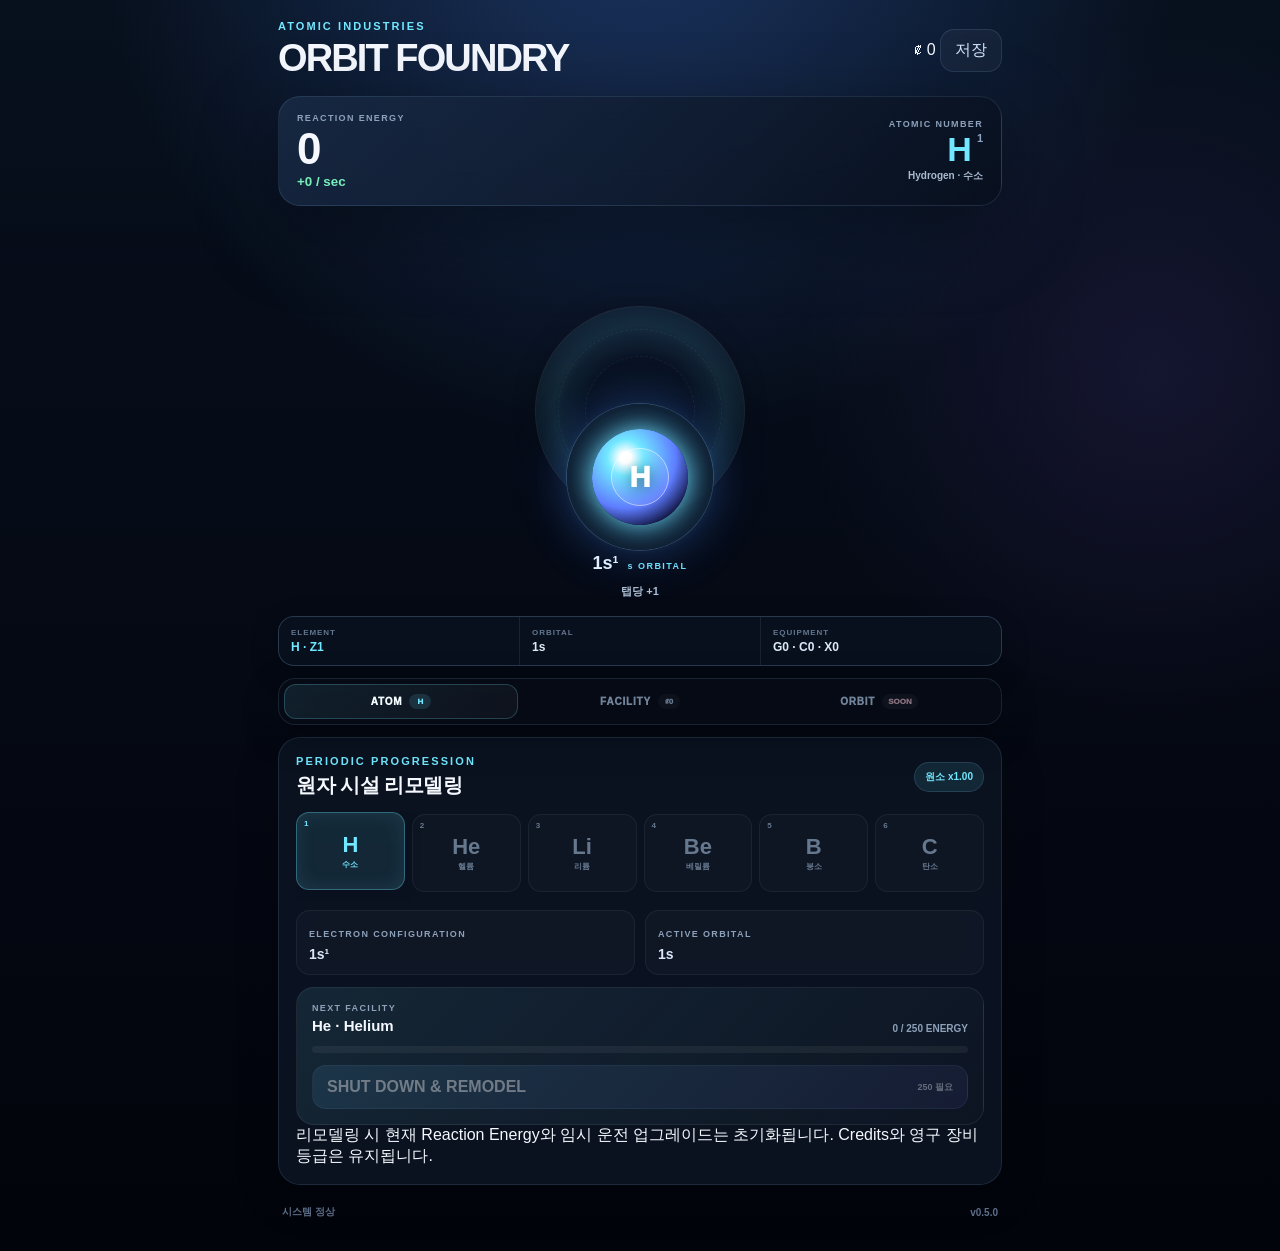
==== commit 215ce947: "Build v0.5 dual-currency facility economy UI" ====
--- a/index.html
+++ b/index.html
@@ -5,23 +5,26 @@
   <meta name="viewport" content="width=device-width, initial-scale=1, viewport-fit=cover, user-scalable=no" />
   <meta name="theme-color" content="#070b16" />
   <title>Orbit Foundry</title>
-  <link rel="stylesheet" href="style.css" />
+  <link rel="stylesheet" href="style.css?v=0.5.0" />
 </head>
-<body data-atomic="1" data-orbital="1s" data-orbit-ready="false">
+<body data-atomic="1" data-orbital="1s" data-market="locked">
   <main class="app-shell">
     <header class="topbar">
       <div>
         <p class="eyebrow">ATOMIC INDUSTRIES</p>
         <h1>ORBIT FOUNDRY</h1>
       </div>
-      <button id="saveButton" class="ghost-button" type="button">저장</button>
+      <div class="top-actions">
+        <span id="creditsTop" class="credit-chip">₡ 0</span>
+        <button id="saveButton" class="ghost-button" type="button">저장</button>
+      </div>
     </header>
 
     <section class="stats-card" aria-label="자원 현황">
       <div class="resource-block">
-        <span class="label">ENERGY</span>
-        <strong id="energyValue">0</strong>
-        <small id="perSecondValue">+0 / sec</small>
+        <span class="label">REACTION ENERGY</span>
+        <strong id="energyValue">0 MeV</strong>
+        <small id="perSecondValue">+0 MeV/s</small>
       </div>
       <div class="resource-block compact element-stat">
         <span class="label">ATOMIC NUMBER</span>
@@ -31,6 +34,14 @@
     </section>
 
     <section class="reactor-section" aria-label="원자 오비탈 반응로">
+      <div class="equipment-visual" aria-hidden="true">
+        <span class="equipment-ring ring-a"></span>
+        <span class="equipment-ring ring-b"></span>
+        <span class="equipment-node node-a"></span>
+        <span class="equipment-node node-b"></span>
+        <span class="equipment-node node-c"></span>
+      </div>
+
       <div class="atom-visual" id="atomVisual" aria-hidden="true">
         <div class="s-cloud s-cloud-2"></div>
         <div class="p-orbital p-x"><i></i><i></i></div>
@@ -48,14 +59,14 @@
         <strong id="electronConfig">1s¹</strong>
         <span id="orbitalFamily">s ORBITAL</span>
       </div>
-      <p id="tapValue" class="tap-value">탭당 +1</p>
+      <p id="tapValue" class="tap-value">탭당 +1 MeV</p>
       <div id="floatingLayer" class="floating-layer" aria-hidden="true"></div>
     </section>
 
     <section class="progress-ribbon" aria-label="현재 성장 계층">
       <div><span>ELEMENT</span><strong id="ribbonElement">H · Z1</strong></div>
       <div><span>ORBITAL</span><strong id="ribbonOrbital">1s</strong></div>
-      <div><span>PERMANENT</span><strong id="ribbonMultiplier">x1.00</strong></div>
+      <div><span>EQUIPMENT</span><strong id="ribbonEquipment">G0 · C0 · X0</strong></div>
     </section>
 
     <nav class="section-tabs" aria-label="게임 시스템">
@@ -63,10 +74,10 @@
         <span>ATOM</span><small id="atomTabBadge">H</small>
       </button>
       <button class="section-tab" type="button" data-tab="facility" aria-selected="false">
-        <span>FACILITY</span><small id="facilityTabBadge">0</small>
+        <span>FACILITY</span><small id="facilityTabBadge">₡0</small>
       </button>
       <button class="section-tab" type="button" data-tab="orbit" aria-selected="false">
-        <span>ORBIT</span><small id="orbitTabBadge">LOCK</small>
+        <span>ORBIT</span><small>SOON</small>
       </button>
     </nav>
 
@@ -76,7 +87,7 @@
           <div class="panel-heading">
             <div>
               <p class="eyebrow">PERIODIC PROGRESSION</p>
-              <h2>원자번호 승급</h2>
+              <h2>원자 시설 리모델링</h2>
             </div>
             <span id="atomicMultiplier" class="pill">원소 x1.00</span>
           </div>
@@ -103,16 +114,18 @@
 
           <div class="synthesis-card">
             <div class="synthesis-copy">
-              <span class="label">NEXT ELEMENT</span>
+              <span class="label">NEXT FACILITY</span>
               <strong id="nextElementName">He · Helium</strong>
-              <small id="synthesisRequirementText">0 / 250 ENERGY</small>
+              <small id="synthesisRequirementText">0 / 120 MeV</small>
             </div>
             <div class="synthesis-progress" aria-hidden="true"><span id="synthesisProgressBar"></span></div>
             <button id="synthesizeButton" class="synthesis-button" type="button" disabled>
-              <span>SYNTHESIZE NEXT ELEMENT</span>
-              <small id="synthesisButtonHint">250 필요</small>
+              <span>SHUT DOWN & REMODEL</span>
+              <small id="synthesisButtonHint">120 MeV 필요</small>
             </button>
           </div>
+
+          <p class="remodel-note">리모델링 시 현재 Reaction Energy와 임시 운전 업그레이드는 초기화됩니다. Credits와 영구 장비 등급은 유지됩니다.</p>
         </div>
       </section>
 
@@ -120,117 +133,159 @@
         <div class="panel facility-panel">
           <div class="panel-heading">
             <div>
-              <p class="eyebrow">PRODUCTION & UPGRADES</p>
-              <h2>생산 시설</h2>
+              <p class="eyebrow">ENERGY ROUTING</p>
+              <h2>에너지 배분</h2>
+            </div>
+            <span id="creditsBalance" class="pill credit-pill">₡ 0</span>
+          </div>
+
+          <div id="marketLocked" class="market-lock">
+            <strong>Li 시설에서 전력 판매망이 해금됩니다.</strong>
+            <span>H → He 구간은 장비 운용과 리모델링을 배우는 튜토리얼입니다.</span>
+          </div>
+
+          <div id="marketControls" class="market-controls hidden">
+            <div class="routing-head">
+              <div><span class="label">REMODEL</span><strong id="researchShare">100%</strong></div>
+              <div class="routing-center"><span>ENERGY FLOW</span><strong id="sellShareLabel">0% SALE</strong></div>
+              <div><span class="label">GRID</span><strong id="gridShare">0%</strong></div>
+            </div>
+            <input id="sellRatio" class="routing-slider" type="range" min="0" max="80" step="10" value="0" aria-label="전력 판매 비율" />
+            <div class="routing-stats">
+              <div><span>축적</span><strong id="keptPerSecond">0 MeV/s</strong></div>
+              <div><span>판매</span><strong id="soldPerSecond">0 MeV/s</strong></div>
+              <div><span>수익</span><strong id="creditsPerSecond">₡ 0/s</strong></div>
+            </div>
+          </div>
+        </div>
+
+        <div class="panel permanent-panel">
+          <div class="panel-heading">
+            <div>
+              <p class="eyebrow">PERMANENT EQUIPMENT</p>
+              <h2>영구 장비 등급</h2>
+            </div>
+            <span class="pill">REMODEL SAFE</span>
+          </div>
+          <p class="panel-intro">Credits로 업그레이드합니다. 원소 시설을 리모델링해도 장비 등급은 유지됩니다.</p>
+
+          <button id="buyReactorGrade" class="upgrade-card permanent-upgrade" type="button">
+            <div class="upgrade-icon">R</div>
+            <div class="upgrade-copy"><strong>Reactor Grade <b id="reactorGradeLevel">G0</b></strong><span>모든 수동·자동 Reaction Energy 생산량 증가</span></div>
+            <div class="upgrade-price"><span id="reactorGradeBonus">x1.00</span><strong id="reactorGradeCost">₡ 40</strong></div>
+          </button>
+
+          <button id="buyCollectorGrade" class="upgrade-card permanent-upgrade" type="button">
+            <div class="upgrade-icon">C</div>
+            <div class="upgrade-copy"><strong>Collector Grade <b id="collectorGradeLevel">G0</b></strong><span>입자 수집기의 자동 생산 효율 증가</span></div>
+            <div class="upgrade-price"><span id="collectorGradeBonus">x1.00</span><strong id="collectorGradeCost">₡ 65</strong></div>
+          </button>
+
+          <button id="buyConverterGrade" class="upgrade-card permanent-upgrade" type="button">
+            <div class="upgrade-icon">X</div>
+            <div class="upgrade-copy"><strong>Converter Grade <b id="converterGradeLevel">G0</b></strong><span>판매 에너지를 Credits로 변환하는 효율 증가</span></div>
+            <div class="upgrade-price"><span id="converterGradeBonus">x1.00</span><strong id="converterGradeCost">₡ 90</strong></div>
+          </button>
+        </div>
+
+        <div class="panel local-panel">
+          <div class="panel-heading">
+            <div>
+              <p class="eyebrow">CURRENT FACILITY</p>
+              <h2>임시 운전 설비</h2>
             </div>
             <span id="generatorCount" class="pill">0 units</span>
           </div>
-
-          <p class="panel-intro">현재 원소에서 생산 기반을 키웁니다. 원자번호 승급 시 이 계층은 초기화됩니다.</p>
+          <p class="panel-intro">현재 원소에 맞춘 운전 세팅입니다. 다음 원소 리모델링 시 초기화됩니다.</p>
 
           <button id="buyGenerator" class="upgrade-card" type="button">
-            <div class="upgrade-icon">G</div>
-            <div class="upgrade-copy">
-              <strong>입자 수집기</strong>
-              <span>현재 원소의 에너지를 초당 자동 생산합니다.</span>
-            </div>
-            <div class="upgrade-price"><span id="generatorPower">+1/s</span><strong id="generatorCost">25</strong></div>
-          </button>
-
-          <div class="subsection-title"><span>REACTOR UPGRADES</span><i></i></div>
+            <div class="upgrade-icon">P</div>
+            <div class="upgrade-copy"><strong>입자 수집기</strong><span>Reaction Energy를 초당 자동 생산합니다.</span></div>
+            <div class="upgrade-price"><span id="generatorPower">+1 MeV/s</span><strong id="generatorCost">25 MeV</strong></div>
+          </button>
 
           <button id="buyTapUpgrade" class="upgrade-card" type="button">
             <div class="upgrade-icon">T</div>
-            <div class="upgrade-copy">
-              <strong>핵 압축</strong>
-              <span>탭 1회의 기본 에너지 생성량을 증가시킵니다.</span>
-            </div>
-            <div class="upgrade-price"><span id="tapUpgradePower">+1 tap</span><strong id="tapUpgradeCost">15</strong></div>
+            <div class="upgrade-copy"><strong>반응 펄스 조정</strong><span>탭 1회의 기본 반응 에너지 발생량을 증가시킵니다.</span></div>
+            <div class="upgrade-price"><span id="tapUpgradePower">+1 MeV</span><strong id="tapUpgradeCost">15 MeV</strong></div>
           </button>
 
           <button id="buyGeneratorUpgrade" class="upgrade-card" type="button">
             <div class="upgrade-icon">A</div>
-            <div class="upgrade-copy">
-              <strong>오비탈 자동화</strong>
-              <span>모든 입자 수집기의 생산 효율을 강화합니다.</span>
-            </div>
-            <div class="upgrade-price"><span id="generatorMultiplier">x1.00</span><strong id="generatorUpgradeCost">100</strong></div>
+            <div class="upgrade-copy"><strong>자동 운전 제어</strong><span>현재 시설의 모든 입자 수집기 생산을 강화합니다.</span></div>
+            <div class="upgrade-price"><span id="generatorMultiplier">x1.00</span><strong id="generatorUpgradeCost">100 MeV</strong></div>
           </button>
         </div>
       </section>
 
       <section class="tab-panel hidden" data-panel="orbit">
-        <div class="panel macro-panel" id="macroPanel">
+        <div class="panel macro-panel">
           <div class="panel-heading">
             <div>
               <p class="eyebrow">MACRO PRESTIGE</p>
               <h2>우주 궤도 이전</h2>
             </div>
-            <span id="spaceOrbitBadge" class="pill">LEO · x1</span>
-          </div>
-
-          <div class="prestige-layers" aria-label="프레스티지 계층">
-            <div class="prestige-layer complete"><span>01</span><div><strong>Atomic Number</strong><small>H → C → … → Og</small></div></div>
+            <span class="pill">FUTURE</span>
+          </div>
+          <div class="prestige-layers" aria-label="장기 성장 계층">
+            <div class="prestige-layer complete"><span>01</span><div><strong>Atomic Facilities</strong><small>원소별 장비 리모델링</small></div></div>
             <div class="prestige-link"></div>
-            <div class="prestige-layer active"><span>02</span><div><strong>s / p / d / f Orbital</strong><small>전자 구조에 따른 시스템 확장</small></div></div>
+            <div class="prestige-layer active"><span>02</span><div><strong>s / p / d / f Orbital</strong><small>전자 구조에 따른 비주얼·시스템 확장</small></div></div>
             <div class="prestige-link"></div>
-            <div class="prestige-layer locked" id="spacePrestigeLayer"><span>03</span><div><strong>Space Orbit</strong><small>LEO → MEO → GEO → LUNAR</small></div></div>
-          </div>
-
-          <div class="orbit-gate" id="orbitGate">
-            <span class="label">UNLOCK CONDITION</span>
-            <strong id="spaceOrbitStatus">Carbon · Z6 도달</strong>
-            <small id="spaceOrbitRequirement">현재 H · 앞으로 5개 원소</small>
-          </div>
-
-          <p class="macro-copy">우주 궤도는 원자 프레스티지 위에 놓이는 상위 계층입니다. 현재 빌드에서는 구조와 해금 조건을 먼저 정리했습니다.</p>
+            <div class="prestige-layer locked"><span>03</span><div><strong>Space Orbit</strong><small>LEO → MEO → GEO → LUNAR</small></div></div>
+          </div>
+          <div class="orbit-gate">
+            <span class="label">CURRENT PROTOTYPE</span>
+            <strong>H → C까지만 구현</strong>
+            <small>주기율표 진행이 확장된 뒤 상위 우주 궤도 시스템을 다시 연결합니다.</small>
+          </div>
         </div>
       </section>
     </div>
 
     <footer>
       <span id="statusText">시스템 정상</span>
-      <span>v0.4.0</span>
+      <span>v0.5.0</span>
     </footer>
   </main>
 
   <div id="offlineModal" class="modal hidden" role="dialog" aria-modal="true" aria-labelledby="offlineTitle">
     <div class="modal-card">
       <p class="eyebrow">WELCOME BACK</p>
-      <h2 id="offlineTitle">오프라인 생산 완료</h2>
-      <p id="offlineText">자리를 비운 동안 에너지를 생산했습니다.</p>
-      <button id="offlineClose" class="primary-button" type="button">수령</button>
+      <h2 id="offlineTitle">오프라인 운전 완료</h2>
+      <p id="offlineText">자리를 비운 동안 시설을 운전했습니다.</p>
+      <button id="offlineClose" class="primary-button" type="button">확인</button>
     </div>
   </div>
 
   <div id="synthesisModal" class="modal hidden" role="dialog" aria-modal="true" aria-labelledby="synthesisTitle">
     <div class="modal-card">
-      <p class="eyebrow">ATOMIC ASCENSION</p>
-      <h2 id="synthesisTitle">다음 원소 합성</h2>
-      <p id="synthesisModalText">원자번호 승급 시 현재 에너지와 일반 시설 업그레이드가 초기화됩니다.</p>
+      <p class="eyebrow">FACILITY REMODEL</p>
+      <h2 id="synthesisTitle">장비 정지 및 리모델링</h2>
+      <p id="synthesisModalText">현재 시설을 안전 정지하고 다음 원자에 맞춰 챔버와 운전계를 재구성합니다.</p>
       <div class="atomic-transition">
-        <div><span>현재</span><strong id="synthesisFrom">H · 1</strong></div>
+        <div><span>현재 시설</span><strong id="synthesisFrom">H · Z1</strong></div>
         <span class="transition-arrow">→</span>
-        <div><span>다음</span><strong id="synthesisTo">He · 2</strong></div>
-      </div>
-      <p id="synthesisBonusText" class="bonus-text">영구 원소 생산 배율 x1.40</p>
+        <div><span>다음 시설</span><strong id="synthesisTo">He · Z2</strong></div>
+      </div>
+      <p id="synthesisBonusText" class="bonus-text">Credits와 영구 장비는 유지됩니다.</p>
       <div class="modal-actions">
         <button id="synthesisCancel" class="secondary-button" type="button">취소</button>
-        <button id="synthesisConfirm" class="primary-button no-margin" type="button">원소 합성</button>
+        <button id="synthesisConfirm" class="primary-button no-margin" type="button">정지 후 리모델링</button>
       </div>
     </div>
   </div>
 
   <div id="discoveryModal" class="modal hidden" role="dialog" aria-modal="true" aria-labelledby="discoveryTitle">
     <div class="modal-card discovery-card">
-      <p class="eyebrow">ORBITAL DISCOVERED</p>
+      <p class="eyebrow">SYSTEM DISCOVERED</p>
       <div id="discoveryGlyph" class="discovery-glyph">2s</div>
-      <h2 id="discoveryTitle">새 오비탈 해금</h2>
-      <p id="discoveryText">전자배치가 확장되었습니다.</p>
+      <h2 id="discoveryTitle">새 시스템 해금</h2>
+      <p id="discoveryText">새로운 운전 시스템이 열렸습니다.</p>
       <button id="discoveryClose" class="primary-button" type="button">계속</button>
     </div>
   </div>
 
-  <script src="game.js"></script>
+  <script src="game.js?v=0.5.0"></script>
 </body>
 </html>
--- a/style.css
+++ b/style.css
@@ -1,7 +1,7 @@
 :root {
   color-scheme: dark;
   --bg: #040711;
-  --panel: rgba(12, 20, 36, 0.84);
+  --panel: rgba(12, 20, 36, 0.86);
   --panel-strong: rgba(16, 27, 47, 0.97);
   --line: rgba(157, 205, 255, 0.13);
   --text: #f5f9ff;
@@ -38,13 +38,14 @@
   position: fixed;
   inset: 0;
   pointer-events: none;
-  opacity: .26;
+  opacity: .24;
   background-image:
     linear-gradient(rgba(255,255,255,.022) 1px, transparent 1px),
     linear-gradient(90deg, rgba(255,255,255,.022) 1px, transparent 1px);
   background-size: 32px 32px;
   mask-image: linear-gradient(to bottom, black, transparent 82%);
 }
+
 button { font: inherit; color: inherit; touch-action: manipulation; user-select: none; -webkit-user-select: none; }
 h1,h2,p { margin: 0; }
 h1 { font-size: clamp(24px, 6vw, 38px); letter-spacing: -.05em; }
@@ -52,7 +53,7 @@
 
 .app-shell { width: min(100%, 760px); margin: 0 auto; padding: max(20px, env(safe-area-inset-top)) 18px max(28px, env(safe-area-inset-bottom)); }
 .topbar,.panel-heading,.stats-card,footer { display: flex; align-items: center; justify-content: space-between; gap: 16px; }
-.topbar { margin-bottom: 18px; }
+.topbar { margin-bottom: 16px; }
 .eyebrow { margin-bottom: 5px; color: var(--accent); font-size: 11px; font-weight: 900; letter-spacing: .19em; }
 .label { color: var(--muted); font-size: 9px; font-weight: 900; letter-spacing: .15em; }
 
@@ -62,10 +63,10 @@
   cursor: pointer;
 }
 .ghost-button { padding: 10px 14px; color: #d2e6ff; background: rgba(255,255,255,.04); }
-.ghost-button:active,.primary-button:active,.secondary-button:active,.synthesis-button:active,.upgrade-card:active { transform: translateY(1px) scale(.99); }
+.ghost-button:active,.primary-button:active,.secondary-button:active,.synthesis-button:active,.upgrade-card:active,.section-tab:active { transform: translateY(1px) scale(.99); }
 
 .stats-card {
-  padding: 17px 18px;
+  padding: 16px 18px;
   border: 1px solid var(--line);
   border-radius: 22px;
   background: linear-gradient(135deg, rgba(25, 43, 70, .82), rgba(8, 15, 29, .88));
@@ -84,7 +85,7 @@
 
 .reactor-section {
   position: relative;
-  height: clamp(360px, 62vw, 455px);
+  height: clamp(320px, 55vw, 410px);
   display: grid;
   place-items: center;
   overflow: hidden;
@@ -98,16 +99,11 @@
   box-shadow: inset 0 0 36px var(--accent-soft), 0 0 25px rgba(0,0,0,.2);
   transition: opacity .5s ease, transform .5s ease;
 }
-.s-cloud::before,.s-cloud::after {
-  content: "";
-  position: absolute;
-  border-radius: 50%;
-  border: 1px dashed rgba(255,255,255,.055);
-}
-.s-cloud-1 { width: 220px; height: 220px; animation: cloudPulse 3.2s ease-in-out infinite; }
+.s-cloud::before,.s-cloud::after { content: ""; position: absolute; border-radius: 50%; border: 1px dashed rgba(255,255,255,.055); }
+.s-cloud-1 { width: 210px; height: 210px; animation: cloudPulse 3.2s ease-in-out infinite; }
 .s-cloud-1::before { inset: 22px; }
 .s-cloud-1::after { inset: 49px; }
-.s-cloud-2 { width: 336px; height: 336px; opacity: 0; transform: scale(.8); background: radial-gradient(circle, transparent 47%, var(--accent-soft) 63%, transparent 77%); animation: cloudPulseWide 4.5s ease-in-out infinite; }
+.s-cloud-2 { width: 328px; height: 328px; opacity: 0; transform: scale(.8); background: radial-gradient(circle, transparent 47%, var(--accent-soft) 63%, transparent 77%); animation: cloudPulseWide 4.5s ease-in-out infinite; }
 .s-cloud-2::before { inset: 29px; }
 .s-cloud-2::after { inset: 78px; }
 body[data-orbital="2s"] .s-cloud-2, body[data-orbital="2p"] .s-cloud-2 { opacity: .92; transform: scale(1); }
@@ -122,7 +118,6 @@
   border: 1px solid color-mix(in srgb, var(--accent) 48%, transparent);
   background: radial-gradient(ellipse at center, color-mix(in srgb, var(--accent) 35%, transparent), color-mix(in srgb, var(--accent2) 18%, transparent) 52%, transparent 74%);
   box-shadow: inset 0 0 35px var(--accent-soft), 0 0 28px var(--accent-glow);
-  filter: blur(.15px);
 }
 .p-orbital i:first-child { left: 22px; border-radius: 70% 18% 18% 70% / 50%; transform-origin: right center; }
 .p-orbital i:last-child { right: 22px; border-radius: 18% 70% 70% 18% / 50%; transform-origin: left center; }
@@ -134,8 +129,8 @@
 .reactor {
   position: relative;
   z-index: 5;
-  width: 150px;
-  height: 150px;
+  width: 146px;
+  height: 146px;
   display: grid;
   place-items: center;
   border: 0;
@@ -149,15 +144,73 @@
 .reactor-glow { position: absolute; inset: 25px; border-radius: 50%; background: radial-gradient(circle at 35% 30%, #fff 0 6%, var(--accent) 20%, var(--accent2) 55%, #161a4d 78%); box-shadow: 0 0 28px var(--accent), 0 0 65px var(--accent-glow); animation: nucleusPulse 2.1s ease-in-out infinite; }
 .nucleus-ring { position: absolute; inset: 44px; border: 1px solid rgba(255,255,255,.55); border-radius: 50%; box-shadow: inset 0 0 17px rgba(255,255,255,.18); }
 .reactor-label { position: relative; z-index: 3; color: white; font-size: 29px; font-weight: 950; text-shadow: 0 2px 14px rgba(0,0,0,.48); }
-.orbital-caption { position: absolute; bottom: 45px; display: flex; align-items: baseline; gap: 9px; }
+.orbital-caption { position: absolute; bottom: 42px; display: flex; align-items: baseline; gap: 9px; }
 .orbital-caption strong { color: #e9f7ff; font-size: 18px; }
 .orbital-caption span { color: var(--accent); font-size: 9px; font-weight: 900; letter-spacing: .16em; }
-.tap-value { position: absolute; bottom: 19px; color: #aebfd5; font-size: 11px; font-weight: 800; }
+.tap-value { position: absolute; bottom: 17px; color: #aebfd5; font-size: 11px; font-weight: 800; }
 .floating-layer { position: absolute; inset: 0; overflow: hidden; pointer-events: none; z-index: 10; }
 .float-number { position: absolute; transform: translate(-50%,-50%); color: #effdff; font-weight: 900; text-shadow: 0 0 13px var(--accent); animation: floatUp 700ms ease-out forwards; }
 
-.panel { margin-top: 16px; padding: 17px; border: 1px solid var(--line); border-radius: 22px; background: var(--panel); box-shadow: 0 14px 44px rgba(0,0,0,.20); backdrop-filter: blur(14px); -webkit-backdrop-filter: blur(14px); }
+.progress-ribbon {
+  display: grid;
+  grid-template-columns: repeat(3, 1fr);
+  gap: 1px;
+  overflow: hidden;
+  border: 1px solid var(--line);
+  border-radius: 16px;
+  background: var(--line);
+  box-shadow: 0 10px 32px rgba(0,0,0,.16);
+}
+.progress-ribbon > div { padding: 11px 12px; display: flex; flex-direction: column; gap: 3px; background: rgba(8,15,28,.94); }
+.progress-ribbon span { color: #62768f; font-size: 8px; font-weight: 900; letter-spacing: .12em; }
+.progress-ribbon strong { color: #dce9f8; font-size: 12px; white-space: nowrap; }
+.progress-ribbon > div:first-child strong { color: var(--accent); }
+
+.section-tabs {
+  position: sticky;
+  top: max(8px, env(safe-area-inset-top));
+  z-index: 30;
+  display: grid;
+  grid-template-columns: repeat(3, 1fr);
+  gap: 5px;
+  margin-top: 12px;
+  padding: 5px;
+  border: 1px solid var(--line);
+  border-radius: 17px;
+  background: rgba(6, 11, 21, .86);
+  box-shadow: 0 12px 36px rgba(0,0,0,.28);
+  backdrop-filter: blur(18px);
+  -webkit-backdrop-filter: blur(18px);
+}
+.section-tab {
+  min-width: 0;
+  display: flex;
+  align-items: center;
+  justify-content: center;
+  gap: 7px;
+  padding: 10px 8px;
+  border: 0;
+  border-radius: 12px;
+  color: #72849a;
+  background: transparent;
+  cursor: pointer;
+  font-size: 10px;
+  font-weight: 950;
+  letter-spacing: .08em;
+  transition: background 150ms ease, color 150ms ease, transform 100ms ease;
+}
+.section-tab small { min-width: 22px; padding: 3px 6px; border-radius: 999px; color: #66798f; background: rgba(255,255,255,.035); font-size: 8px; letter-spacing: 0; }
+.section-tab.active { color: #f3fbff; background: linear-gradient(135deg, var(--accent-soft), rgba(255,255,255,.035)); box-shadow: inset 0 0 0 1px color-mix(in srgb, var(--accent) 22%, transparent); }
+.section-tab.active small { color: var(--accent); background: color-mix(in srgb, var(--accent) 12%, transparent); }
+body[data-orbit-ready="false"] .section-tab[data-tab="orbit"] small { color: #8b7280; }
+body[data-orbit-ready="true"] .section-tab[data-tab="orbit"] small { color: var(--green); }
+
+.tab-stack { min-height: 330px; }
+.tab-panel.hidden { display: none; }
+.tab-panel { animation: panelIn 180ms ease-out; }
+.panel { margin-top: 12px; padding: 17px; border: 1px solid var(--line); border-radius: 22px; background: var(--panel); box-shadow: 0 14px 44px rgba(0,0,0,.20); backdrop-filter: blur(14px); -webkit-backdrop-filter: blur(14px); }
 .panel-heading { margin-bottom: 13px; }
+.panel-intro,.macro-copy { color: var(--muted); font-size: 11px; line-height: 1.55; }
 .pill { padding: 7px 10px; border: 1px solid rgba(155,211,255,.14); border-radius: 999px; color: var(--accent); background: var(--accent-soft); font-size: 10px; font-weight: 900; white-space: nowrap; }
 
 .element-strip { display: grid; grid-template-columns: repeat(6, minmax(64px, 1fr)); gap: 7px; overflow-x: auto; padding: 2px 0 10px; scrollbar-width: none; }
@@ -181,63 +234,90 @@
 .synthesis-progress { height: 7px; margin: 12px 0; overflow: hidden; border-radius: 999px; background: rgba(255,255,255,.055); }
 .synthesis-progress span { display: block; width: 0; height: 100%; border-radius: inherit; background: linear-gradient(90deg, var(--accent), var(--accent2)); box-shadow: 0 0 16px var(--accent); transition: width 230ms ease; }
 .synthesis-button { width: 100%; padding: 12px 14px; display: flex; align-items: center; justify-content: space-between; gap: 10px; border-color: rgba(151,206,255,.18); background: linear-gradient(135deg, color-mix(in srgb, var(--accent) 22%, #142036), rgba(35,40,77,.9)); font-weight: 900; }
-.synthesis-button small { color: #d3dbea; font-size: 9px; font-weight: 800; }
+.synthesis-button small { color: #d7e0ee; font-size: 9px; font-weight: 800; }
 .synthesis-button:disabled { opacity: .42; cursor: default; }
 
-.upgrade-card { width: 100%; min-height: 84px; display: grid; grid-template-columns: 48px 1fr auto; align-items: center; gap: 12px; margin-top: 10px; padding: 13px; text-align: left; border: 1px solid rgba(255,255,255,.06); border-radius: 17px; cursor: pointer; background: linear-gradient(135deg, rgba(255,255,255,.042), rgba(255,255,255,.016)); transition: transform .1s ease, border-color .12s ease, opacity .12s ease; }
-.upgrade-card:hover { border-color: rgba(157,205,255,.16); }
+.facility-panel .upgrade-card:first-of-type { margin-top: 14px; }
+.subsection-title { display: flex; align-items: center; gap: 10px; margin: 18px 2px 6px; }
+.subsection-title span { color: #61748b; font-size: 8px; font-weight: 950; letter-spacing: .14em; }
+.subsection-title i { flex: 1; height: 1px; background: rgba(255,255,255,.055); }
+.upgrade-card { width: 100%; min-height: 82px; display: grid; grid-template-columns: 46px 1fr auto; align-items: center; gap: 12px; margin-top: 10px; padding: 12px; text-align: left; border: 1px solid rgba(255,255,255,.065); border-radius: 17px; cursor: pointer; background: linear-gradient(135deg, rgba(255,255,255,.043), rgba(255,255,255,.015)); transition: transform 100ms ease, border-color 120ms ease, background 120ms ease, opacity 120ms ease; }
+.upgrade-card:hover { border-color: color-mix(in srgb, var(--accent) 24%, transparent); background: linear-gradient(135deg, var(--accent-soft), rgba(255,255,255,.02)); }
 .upgrade-card:disabled { opacity: .46; cursor: default; }
-.upgrade-icon { width: 48px; height: 48px; display: grid; place-items: center; border: 1px solid rgba(157,205,255,.16); border-radius: 14px; color: var(--accent); background: var(--accent-soft); font-weight: 950; }
-.upgrade-copy { min-width: 0; display: flex; flex-direction: column; gap: 5px; }
+.upgrade-icon { width: 46px; height: 46px; display: grid; place-items: center; border: 1px solid color-mix(in srgb, var(--accent) 24%, transparent); border-radius: 14px; color: var(--accent); background: var(--accent-soft); font-weight: 950; }
+.upgrade-copy { min-width: 0; display: flex; flex-direction: column; gap: 4px; }
 .upgrade-copy strong { font-size: 14px; }
-.upgrade-copy span { color: var(--muted); font-size: 11px; line-height: 1.42; }
+.upgrade-copy span { color: var(--muted); font-size: 10px; line-height: 1.42; }
 .upgrade-price { display: flex; flex-direction: column; align-items: flex-end; gap: 4px; white-space: nowrap; }
 .upgrade-price span { color: var(--green); font-size: 10px; font-weight: 900; }
-.upgrade-price strong { font-size: 16px; }
-
-.macro-copy { color: var(--muted); font-size: 11px; line-height: 1.55; }
-.locked-system { margin-top: 13px; padding: 11px; border: 1px dashed rgba(255,255,255,.08); border-radius: 13px; text-align: center; color: #687b91; font-size: 9px; font-weight: 900; letter-spacing: .14em; }
-footer { padding: 22px 4px 4px; color: #5e7189; font-size: 10px; font-weight: 800; }
-
-.modal { position: fixed; inset: 0; z-index: 50; display: grid; place-items: center; padding: 22px; background: rgba(2,5,12,.76); backdrop-filter: blur(14px); -webkit-backdrop-filter: blur(14px); }
+.upgrade-price strong { font-size: 15px; }
+
+.prestige-layers { display: grid; grid-template-columns: 1fr; margin: 6px 0 16px; }
+.prestige-layer { display: grid; grid-template-columns: 38px 1fr; align-items: center; gap: 12px; padding: 13px 14px; border: 1px solid rgba(255,255,255,.055); border-radius: 15px; background: rgba(255,255,255,.02); }
+.prestige-layer > span { width: 32px; height: 32px; display: grid; place-items: center; border-radius: 10px; color: #71839a; background: rgba(255,255,255,.035); font-size: 9px; font-weight: 950; }
+.prestige-layer div { display: flex; flex-direction: column; gap: 3px; }
+.prestige-layer strong { font-size: 13px; }
+.prestige-layer small { color: var(--muted); font-size: 9px; }
+.prestige-layer.complete > span { color: var(--green); }
+.prestige-layer.active { border-color: color-mix(in srgb, var(--accent) 22%, transparent); background: var(--accent-soft); }
+.prestige-layer.active > span { color: var(--accent); background: color-mix(in srgb, var(--accent) 11%, transparent); }
+.prestige-layer.locked { opacity: .55; }
+body[data-orbit-ready="true"] .prestige-layer.locked { opacity: 1; border-color: rgba(120,239,186,.24); background: rgba(120,239,186,.055); }
+body[data-orbit-ready="true"] .prestige-layer.locked > span { color: var(--green); }
+.prestige-link { width: 1px; height: 12px; margin-left: 30px; background: linear-gradient(to bottom, rgba(255,255,255,.16), rgba(255,255,255,.035)); }
+.orbit-gate { padding: 14px; border: 1px solid rgba(255,255,255,.06); border-radius: 16px; background: rgba(255,255,255,.02); }
+.orbit-gate strong,.orbit-gate small { display: block; }
+.orbit-gate strong { margin-top: 5px; font-size: 14px; }
+.orbit-gate small { margin-top: 4px; color: var(--muted); font-size: 10px; }
+body[data-orbit-ready="true"] .orbit-gate { border-color: rgba(120,239,186,.22); background: rgba(120,239,186,.045); }
+body[data-orbit-ready="true"] .orbit-gate strong { color: var(--green); }
+.macro-copy { margin-top: 14px; }
+
+footer { padding: 20px 4px 4px; color: #60738e; font-size: 10px; font-weight: 800; }
+
+.modal { position: fixed; inset: 0; z-index: 80; display: grid; place-items: center; padding: 22px; background: rgba(2,5,12,.74); backdrop-filter: blur(14px); -webkit-backdrop-filter: blur(14px); }
 .modal.hidden { display: none; }
-.modal-card { width: min(100%, 430px); padding: 24px; border: 1px solid var(--line); border-radius: 24px; background: var(--panel-strong); box-shadow: var(--shadow); }
+.modal-card { width: min(100%,430px); padding: 24px; border: 1px solid var(--line); border-radius: 24px; background: var(--panel-strong); box-shadow: var(--shadow); }
 .modal-card h2 { margin-bottom: 10px; }
 .modal-card > p:not(.eyebrow):not(.bonus-text) { color: var(--muted); line-height: 1.55; }
 .primary-button,.secondary-button { width: 100%; padding: 13px 16px; font-weight: 900; }
-.primary-button { margin-top: 20px; border-color: rgba(157,205,255,.22); background: linear-gradient(135deg, #4f82f6, #654ddb); }
-.primary-button.no-margin { margin-top: 0; }
-.secondary-button { border-color: rgba(255,255,255,.08); background: rgba(255,255,255,.04); color: #c5d1df; }
-.modal-actions { display: grid; grid-template-columns: 1fr 1.25fr; gap: 10px; margin-top: 20px; }
-.atomic-transition { display: grid; grid-template-columns: 1fr auto 1fr; align-items: center; gap: 14px; margin-top: 20px; padding: 15px; border: 1px solid rgba(255,255,255,.065); border-radius: 16px; background: rgba(255,255,255,.022); }
+.primary-button { margin-top: 20px; border-color: color-mix(in srgb, var(--accent) 34%, transparent); background: linear-gradient(135deg, rgba(83,136,255,.88), rgba(91,71,220,.92)); }
+.secondary-button { border-color: rgba(255,255,255,.09); background: rgba(255,255,255,.04); color: #c5d0df; }
+.no-margin { margin-top: 0; }
+.modal-actions { display: grid; grid-template-columns: 1fr 1fr; gap: 10px; margin-top: 18px; }
+.atomic-transition { display: grid; grid-template-columns: 1fr auto 1fr; align-items: center; gap: 14px; margin-top: 20px; padding: 15px; border: 1px solid rgba(255,255,255,.07); border-radius: 16px; background: rgba(255,255,255,.025); }
 .atomic-transition div { display: flex; flex-direction: column; gap: 3px; }
 .atomic-transition div:last-child { text-align: right; }
-.atomic-transition span { color: var(--muted); font-size: 9px; font-weight: 900; }
+.atomic-transition span { color: var(--muted); font-size: 10px; font-weight: 800; }
 .atomic-transition strong { font-size: 18px; }
-.transition-arrow { color: var(--accent) !important; font-size: 21px !important; }
+.transition-arrow { color: var(--accent) !important; font-size: 20px !important; }
 .bonus-text { margin-top: 12px; color: var(--green); font-size: 11px; font-weight: 900; }
 .discovery-card { text-align: center; }
-.discovery-card .eyebrow { text-align: left; }
-.discovery-glyph { width: 104px; height: 104px; margin: 8px auto 18px; display: grid; place-items: center; border: 1px solid color-mix(in srgb, var(--accent) 34%, transparent); border-radius: 50%; color: var(--accent); background: radial-gradient(circle, var(--accent-soft), transparent 72%); box-shadow: 0 0 38px var(--accent-glow); font-size: 30px; font-weight: 950; animation: discoveryPulse 1.6s ease-in-out infinite; }
-
-@keyframes nucleusPulse { 0%,100% { transform: scale(.96); filter: brightness(.96); } 50% { transform: scale(1.04); filter: brightness(1.15); } }
-@keyframes cloudPulse { 0%,100% { transform: scale(.97); opacity: .75; } 50% { transform: scale(1.03); opacity: 1; } }
-@keyframes cloudPulseWide { 0%,100% { filter: brightness(.85); } 50% { filter: brightness(1.12); } }
-@keyframes orbitalBreath { 0%,100% { filter: brightness(.88); } 50% { filter: brightness(1.15); } }
-@keyframes orbitalBreathY { 0%,100% { filter: brightness(.72); } 50% { filter: brightness(1.04); } }
-@keyframes discoveryPulse { 0%,100% { transform: scale(.96); } 50% { transform: scale(1.05); } }
+.discovery-glyph { width: 94px; height: 94px; display: grid; place-items: center; margin: 4px auto 18px; border: 1px solid color-mix(in srgb, var(--accent) 38%, transparent); border-radius: 50%; color: var(--accent); background: radial-gradient(circle, var(--accent-soft), rgba(255,255,255,.02)); box-shadow: 0 0 36px var(--accent-glow); font-size: 28px; font-weight: 950; }
+
+@keyframes cloudPulse { 0%,100% { transform: scale(.97); opacity: .86; } 50% { transform: scale(1.03); opacity: 1; } }
+@keyframes cloudPulseWide { 0%,100% { filter: brightness(.9); } 50% { filter: brightness(1.15); } }
+@keyframes nucleusPulse { 0%,100% { transform: scale(.96); filter: brightness(.96); } 50% { transform: scale(1.04); filter: brightness(1.13); } }
+@keyframes orbitalBreath { 0%,100% { filter: brightness(.88); } 50% { filter: brightness(1.16); } }
+@keyframes orbitalBreathY { 0%,100% { filter: brightness(.82); } 50% { filter: brightness(1.08); } }
 @keyframes floatUp { 0% { opacity: 0; transform: translate(-50%,-20%) scale(.82); } 18% { opacity: 1; } 100% { opacity: 0; transform: translate(-50%,-145%) scale(1.08); } }
+@keyframes panelIn { from { opacity: 0; transform: translateY(5px); } to { opacity: 1; transform: translateY(0); } }
 
 @media (max-width: 520px) {
   .app-shell { padding-left: 13px; padding-right: 13px; }
   .stats-card,.panel { border-radius: 19px; }
-  .reactor-section { height: 365px; }
+  .reactor-section { height: 315px; }
   .atom-visual { transform: scale(.88); }
   .reactor { width: 138px; height: 138px; }
-  .element-strip { grid-template-columns: repeat(6, 63px); }
-  .upgrade-card { grid-template-columns: 43px 1fr auto; padding: 11px; gap: 10px; }
-  .upgrade-icon { width: 43px; height: 43px; }
-  .upgrade-copy span { font-size: 10px; }
+  .progress-ribbon > div { padding: 10px 8px; }
+  .progress-ribbon strong { font-size: 11px; }
+  .section-tab { gap: 5px; font-size: 9px; }
+  .section-tab small { min-width: 20px; padding: 3px 5px; }
+  .element-strip { grid-template-columns: repeat(6, 64px); }
+  .upgrade-card { grid-template-columns: 42px 1fr auto; gap: 10px; padding: 11px; }
+  .upgrade-icon { width: 42px; height: 42px; }
+  .upgrade-copy span { font-size: 9px; }
+  .upgrade-price strong { font-size: 14px; }
 }
 
 @media (prefers-reduced-motion: reduce) {
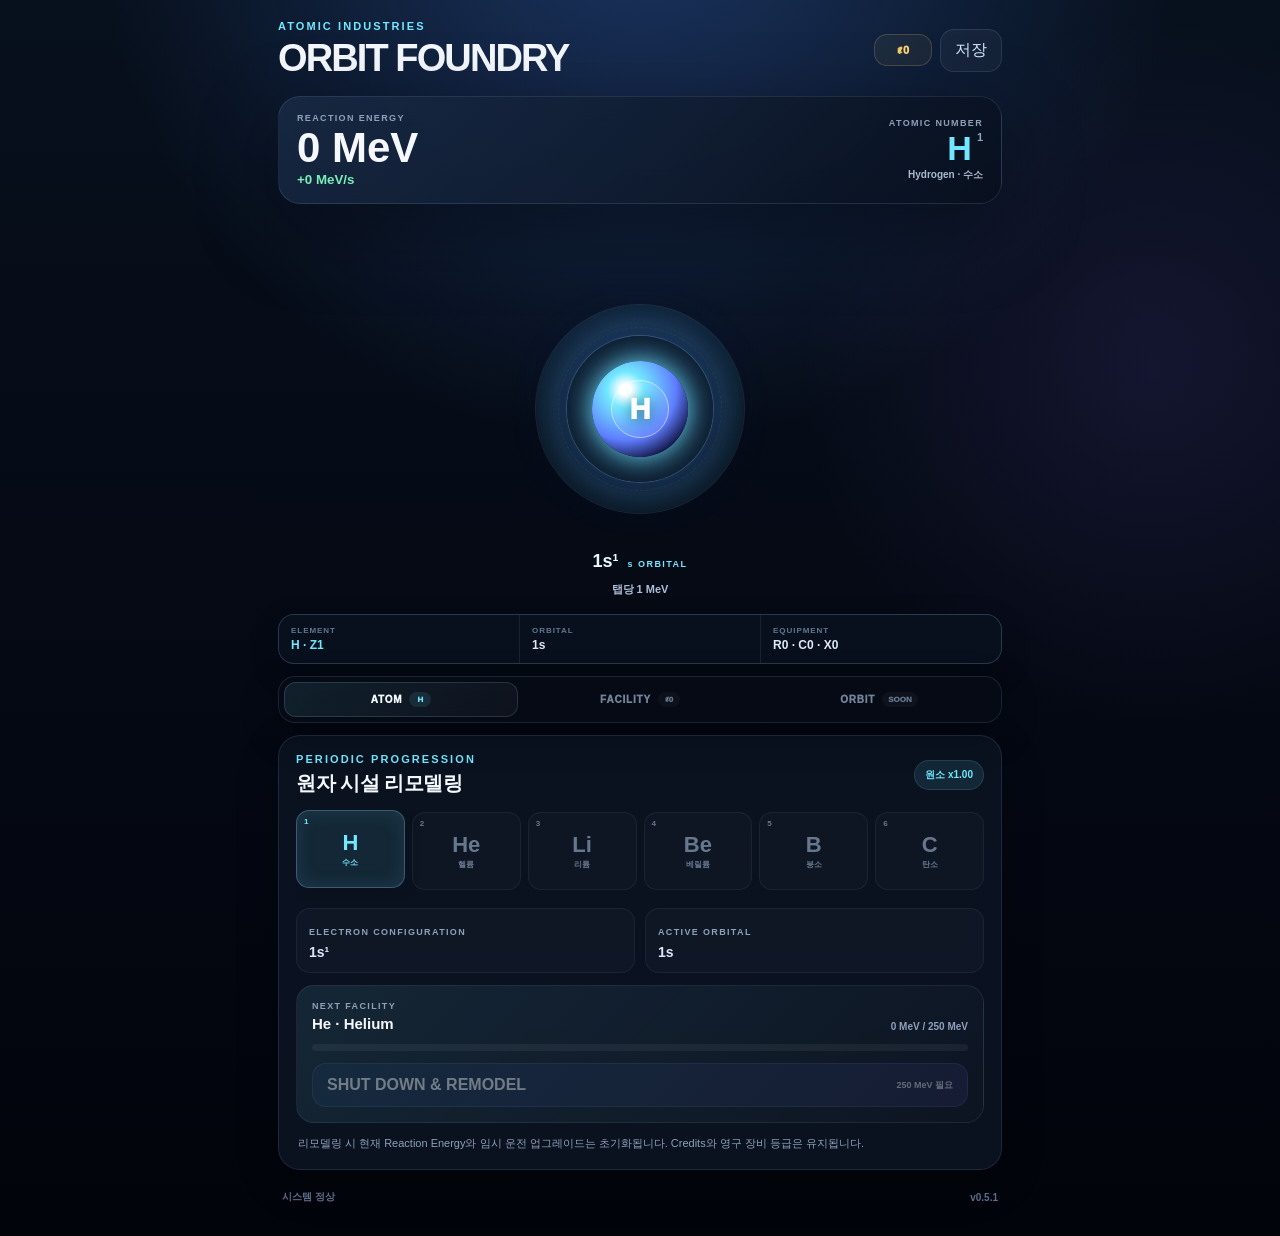
==== commit b69fae05: "Bump v0.5.1 balance hotfix assets" ====
--- a/index.html
+++ b/index.html
@@ -5,7 +5,7 @@
   <meta name="viewport" content="width=device-width, initial-scale=1, viewport-fit=cover, user-scalable=no" />
   <meta name="theme-color" content="#070b16" />
   <title>Orbit Foundry</title>
-  <link rel="stylesheet" href="style.css?v=0.5.0" />
+  <link rel="stylesheet" href="style.css?v=0.5.1" />
 </head>
 <body data-atomic="1" data-orbital="1s" data-market="locked">
   <main class="app-shell">
@@ -66,7 +66,7 @@
     <section class="progress-ribbon" aria-label="현재 성장 계층">
       <div><span>ELEMENT</span><strong id="ribbonElement">H · Z1</strong></div>
       <div><span>ORBITAL</span><strong id="ribbonOrbital">1s</strong></div>
-      <div><span>EQUIPMENT</span><strong id="ribbonEquipment">G0 · C0 · X0</strong></div>
+      <div><span>EQUIPMENT</span><strong id="ribbonEquipment">R0 · C0 · X0</strong></div>
     </section>
 
     <nav class="section-tabs" aria-label="게임 시스템">
@@ -116,12 +116,12 @@
             <div class="synthesis-copy">
               <span class="label">NEXT FACILITY</span>
               <strong id="nextElementName">He · Helium</strong>
-              <small id="synthesisRequirementText">0 / 120 MeV</small>
+              <small id="synthesisRequirementText">0 / 250 MeV</small>
             </div>
             <div class="synthesis-progress" aria-hidden="true"><span id="synthesisProgressBar"></span></div>
             <button id="synthesizeButton" class="synthesis-button" type="button" disabled>
               <span>SHUT DOWN & REMODEL</span>
-              <small id="synthesisButtonHint">120 MeV 필요</small>
+              <small id="synthesisButtonHint">250 MeV 필요</small>
             </button>
           </div>
 
@@ -172,19 +172,19 @@
           <button id="buyReactorGrade" class="upgrade-card permanent-upgrade" type="button">
             <div class="upgrade-icon">R</div>
             <div class="upgrade-copy"><strong>Reactor Grade <b id="reactorGradeLevel">G0</b></strong><span>모든 수동·자동 Reaction Energy 생산량 증가</span></div>
-            <div class="upgrade-price"><span id="reactorGradeBonus">x1.00</span><strong id="reactorGradeCost">₡ 40</strong></div>
+            <div class="upgrade-price"><span id="reactorGradeBonus">x1.00</span><strong id="reactorGradeCost">₡ 3,000</strong></div>
           </button>
 
           <button id="buyCollectorGrade" class="upgrade-card permanent-upgrade" type="button">
             <div class="upgrade-icon">C</div>
             <div class="upgrade-copy"><strong>Collector Grade <b id="collectorGradeLevel">G0</b></strong><span>입자 수집기의 자동 생산 효율 증가</span></div>
-            <div class="upgrade-price"><span id="collectorGradeBonus">x1.00</span><strong id="collectorGradeCost">₡ 65</strong></div>
+            <div class="upgrade-price"><span id="collectorGradeBonus">x1.00</span><strong id="collectorGradeCost">₡ 6,000</strong></div>
           </button>
 
           <button id="buyConverterGrade" class="upgrade-card permanent-upgrade" type="button">
             <div class="upgrade-icon">X</div>
             <div class="upgrade-copy"><strong>Converter Grade <b id="converterGradeLevel">G0</b></strong><span>판매 에너지를 Credits로 변환하는 효율 증가</span></div>
-            <div class="upgrade-price"><span id="converterGradeBonus">x1.00</span><strong id="converterGradeCost">₡ 90</strong></div>
+            <div class="upgrade-price"><span id="converterGradeBonus">x1.00</span><strong id="converterGradeCost">₡ 12,000</strong></div>
           </button>
         </div>
 
@@ -201,19 +201,19 @@
           <button id="buyGenerator" class="upgrade-card" type="button">
             <div class="upgrade-icon">P</div>
             <div class="upgrade-copy"><strong>입자 수집기</strong><span>Reaction Energy를 초당 자동 생산합니다.</span></div>
-            <div class="upgrade-price"><span id="generatorPower">+1 MeV/s</span><strong id="generatorCost">25 MeV</strong></div>
+            <div class="upgrade-price"><span id="generatorPower">+1 MeV/s</span><strong id="generatorCost">45 MeV</strong></div>
           </button>
 
           <button id="buyTapUpgrade" class="upgrade-card" type="button">
             <div class="upgrade-icon">T</div>
             <div class="upgrade-copy"><strong>반응 펄스 조정</strong><span>탭 1회의 기본 반응 에너지 발생량을 증가시킵니다.</span></div>
-            <div class="upgrade-price"><span id="tapUpgradePower">+1 MeV</span><strong id="tapUpgradeCost">15 MeV</strong></div>
+            <div class="upgrade-price"><span id="tapUpgradePower">+1 MeV</span><strong id="tapUpgradeCost">30 MeV</strong></div>
           </button>
 
           <button id="buyGeneratorUpgrade" class="upgrade-card" type="button">
             <div class="upgrade-icon">A</div>
             <div class="upgrade-copy"><strong>자동 운전 제어</strong><span>현재 시설의 모든 입자 수집기 생산을 강화합니다.</span></div>
-            <div class="upgrade-price"><span id="generatorMultiplier">x1.00</span><strong id="generatorUpgradeCost">100 MeV</strong></div>
+            <div class="upgrade-price"><span id="generatorMultiplier">x1.00</span><strong id="generatorUpgradeCost">250 MeV</strong></div>
           </button>
         </div>
       </section>
@@ -245,7 +245,7 @@
 
     <footer>
       <span id="statusText">시스템 정상</span>
-      <span>v0.5.0</span>
+      <span>v0.5.1</span>
     </footer>
   </main>
 
@@ -286,6 +286,6 @@
     </div>
   </div>
 
-  <script src="game.js?v=0.5.0"></script>
+  <script src="game.js?v=0.5.1"></script>
 </body>
-</html>
+</html>
--- a/style.css
+++ b/style.css
@@ -11,6 +11,7 @@
   --accent-soft: rgba(113, 232, 255, 0.10);
   --accent-glow: rgba(74, 137, 255, 0.30);
   --green: #78efba;
+  --gold: #ffd66e;
   --shadow: 0 24px 80px rgba(0, 0, 0, 0.38);
 }
 
@@ -29,9 +30,9 @@
   transition: background 450ms ease;
 }
 body[data-atomic="2"] { --accent: #b9a6ff; --accent2: #7a65ff; --accent-soft: rgba(185,166,255,.11); --accent-glow: rgba(123,99,255,.27); }
-body[data-atomic="3"] { --accent: #ff9c8f; --accent2: #ff647b; --accent-soft: rgba(255,156,143,.10); --accent-glow: rgba(255,92,116,.23); }
-body[data-atomic="4"] { --accent: #ffd680; --accent2: #eaa94a; --accent-soft: rgba(255,214,128,.10); --accent-glow: rgba(235,169,74,.23); }
-body[data-atomic="5"] { --accent: #80f0bf; --accent2: #43bca0; --accent-soft: rgba(128,240,191,.10); --accent-glow: rgba(67,188,160,.24); }
+body[data-atomic="3"] { --accent: #ff6f6f; --accent2: #d43c58; --accent-soft: rgba(255,111,111,.10); --accent-glow: rgba(255,74,91,.23); }
+body[data-atomic="4"] { --accent: #f1e4c0; --accent2: #c6b37e; --accent-soft: rgba(241,228,192,.10); --accent-glow: rgba(214,190,126,.20); }
+body[data-atomic="5"] { --accent: #8cf0c1; --accent2: #43bca0; --accent-soft: rgba(140,240,193,.10); --accent-glow: rgba(67,188,160,.24); }
 body[data-atomic="6"] { --accent: #e9f4ff; --accent2: #8ab4ff; --accent-soft: rgba(233,244,255,.09); --accent-glow: rgba(105,154,255,.28); }
 body::before {
   content: "";
@@ -46,7 +47,8 @@
   mask-image: linear-gradient(to bottom, black, transparent 82%);
 }
 
-button { font: inherit; color: inherit; touch-action: manipulation; user-select: none; -webkit-user-select: none; }
+button,input { font: inherit; }
+button { color: inherit; touch-action: manipulation; user-select: none; -webkit-user-select: none; }
 h1,h2,p { margin: 0; }
 h1 { font-size: clamp(24px, 6vw, 38px); letter-spacing: -.05em; }
 h2 { font-size: 20px; letter-spacing: -.025em; }
@@ -54,6 +56,7 @@
 .app-shell { width: min(100%, 760px); margin: 0 auto; padding: max(20px, env(safe-area-inset-top)) 18px max(28px, env(safe-area-inset-bottom)); }
 .topbar,.panel-heading,.stats-card,footer { display: flex; align-items: center; justify-content: space-between; gap: 16px; }
 .topbar { margin-bottom: 16px; }
+.top-actions { display: flex; align-items: center; gap: 8px; }
 .eyebrow { margin-bottom: 5px; color: var(--accent); font-size: 11px; font-weight: 900; letter-spacing: .19em; }
 .label { color: var(--muted); font-size: 9px; font-weight: 900; letter-spacing: .15em; }
 
@@ -63,6 +66,7 @@
   cursor: pointer;
 }
 .ghost-button { padding: 10px 14px; color: #d2e6ff; background: rgba(255,255,255,.04); }
+.credit-chip { min-width: 58px; padding: 9px 11px; border: 1px solid rgba(255,214,110,.19); border-radius: 13px; color: var(--gold); background: rgba(255,214,110,.055); text-align: center; font-size: 11px; font-weight: 950; }
 .ghost-button:active,.primary-button:active,.secondary-button:active,.synthesis-button:active,.upgrade-card:active,.section-tab:active { transform: translateY(1px) scale(.99); }
 
 .stats-card {
@@ -76,7 +80,7 @@
 }
 .resource-block { display: flex; flex-direction: column; gap: 3px; min-width: 0; }
 .resource-block.compact { text-align: right; align-items: flex-end; }
-.resource-block > strong { overflow: hidden; font-size: clamp(27px, 7vw, 44px); line-height: 1.03; text-overflow: ellipsis; }
+.resource-block > strong { overflow: hidden; font-size: clamp(25px, 6.5vw, 42px); line-height: 1.03; text-overflow: ellipsis; }
 .resource-block small { color: var(--green); font-weight: 800; }
 .element-id { display: flex; align-items: flex-start; justify-content: flex-end; gap: 5px; }
 .element-id strong { color: var(--accent); font-size: 34px; line-height: 1; }
@@ -90,7 +94,21 @@
   place-items: center;
   overflow: hidden;
 }
-.atom-visual { position: absolute; width: 350px; height: 350px; display: grid; place-items: center; pointer-events: none; }
+.atom-visual,.equipment-visual { position: absolute; width: 350px; height: 350px; display: grid; place-items: center; pointer-events: none; }
+.equipment-visual { z-index: 2; }
+.equipment-ring { position: absolute; border-radius: 50%; opacity: 0; transition: opacity .4s ease, transform .4s ease; }
+.ring-a { width: 286px; height: 286px; border: 1px solid rgba(255,255,255,.09); border-top-color: var(--accent); border-bottom-color: var(--accent); animation: spin 18s linear infinite; }
+.ring-b { width: 316px; height: 316px; border: 1px dashed rgba(255,214,110,.25); animation: spinReverse 28s linear infinite; }
+.equipment-node { position: absolute; width: 12px; height: 12px; border-radius: 4px; opacity: 0; background: var(--green); box-shadow: 0 0 14px rgba(120,239,186,.55); transition: opacity .35s ease; }
+.node-a { transform: translate(145px,-18px); }
+.node-b { transform: translate(-122px,-83px); }
+.node-c { transform: translate(-39px,142px); }
+.has-reactor-grade .ring-a { opacity: .7; }
+.has-collector-grade .equipment-node { opacity: .78; }
+.has-converter-grade .ring-b { opacity: .65; }
+.grade-high .ring-a { box-shadow: 0 0 28px var(--accent-glow); }
+.grade-high .equipment-node { width: 15px; height: 15px; }
+
 .s-cloud {
   position: absolute;
   border-radius: 50%;
@@ -109,16 +127,7 @@
 body[data-orbital="2s"] .s-cloud-2, body[data-orbital="2p"] .s-cloud-2 { opacity: .92; transform: scale(1); }
 
 .p-orbital { position: absolute; inset: 0; opacity: 0; transform: scale(.65); transition: opacity .55s ease, transform .55s ease; }
-.p-orbital i {
-  position: absolute;
-  top: 50%;
-  width: 128px;
-  height: 76px;
-  margin-top: -38px;
-  border: 1px solid color-mix(in srgb, var(--accent) 48%, transparent);
-  background: radial-gradient(ellipse at center, color-mix(in srgb, var(--accent) 35%, transparent), color-mix(in srgb, var(--accent2) 18%, transparent) 52%, transparent 74%);
-  box-shadow: inset 0 0 35px var(--accent-soft), 0 0 28px var(--accent-glow);
-}
+.p-orbital i { position: absolute; top: 50%; width: 128px; height: 76px; margin-top: -38px; border: 1px solid rgba(160,220,255,.34); background: radial-gradient(ellipse at center, var(--accent-soft), rgba(93,125,255,.12) 52%, transparent 74%); box-shadow: inset 0 0 35px var(--accent-soft), 0 0 28px var(--accent-glow); }
 .p-orbital i:first-child { left: 22px; border-radius: 70% 18% 18% 70% / 50%; transform-origin: right center; }
 .p-orbital i:last-child { right: 22px; border-radius: 18% 70% 70% 18% / 50%; transform-origin: left center; }
 .p-x { animation: orbitalBreath 3.1s ease-in-out infinite; }
@@ -126,20 +135,7 @@
 body[data-orbital="2p"] .p-x { opacity: .95; transform: scale(1); }
 body[data-atomic="6"] .p-y { opacity: .72; transform: rotate(90deg) scale(.88); }
 
-.reactor {
-  position: relative;
-  z-index: 5;
-  width: 146px;
-  height: 146px;
-  display: grid;
-  place-items: center;
-  border: 0;
-  border-radius: 50%;
-  cursor: pointer;
-  background: radial-gradient(circle, var(--accent-soft), rgba(7,14,28,.97) 70%);
-  box-shadow: 0 0 0 1px rgba(153,213,255,.20), 0 0 52px var(--accent-glow), inset 0 0 34px var(--accent-soft);
-  transition: transform 80ms ease, filter 120ms ease;
-}
+.reactor { position: relative; z-index: 5; width: 146px; height: 146px; display: grid; place-items: center; border: 0; border-radius: 50%; cursor: pointer; background: radial-gradient(circle, var(--accent-soft), rgba(7,14,28,.97) 70%); box-shadow: 0 0 0 1px rgba(153,213,255,.20), 0 0 52px var(--accent-glow), inset 0 0 34px var(--accent-soft); transition: transform 80ms ease, filter 120ms ease; }
 .reactor:active,.reactor.pressed { transform: scale(.95); filter: brightness(1.28); }
 .reactor-glow { position: absolute; inset: 25px; border-radius: 50%; background: radial-gradient(circle at 35% 30%, #fff 0 6%, var(--accent) 20%, var(--accent2) 55%, #161a4d 78%); box-shadow: 0 0 28px var(--accent), 0 0 65px var(--accent-glow); animation: nucleusPulse 2.1s ease-in-out infinite; }
 .nucleus-ring { position: absolute; inset: 44px; border: 1px solid rgba(255,255,255,.55); border-radius: 50%; box-shadow: inset 0 0 17px rgba(255,255,255,.18); }
@@ -151,106 +147,84 @@
 .floating-layer { position: absolute; inset: 0; overflow: hidden; pointer-events: none; z-index: 10; }
 .float-number { position: absolute; transform: translate(-50%,-50%); color: #effdff; font-weight: 900; text-shadow: 0 0 13px var(--accent); animation: floatUp 700ms ease-out forwards; }
 
-.progress-ribbon {
-  display: grid;
-  grid-template-columns: repeat(3, 1fr);
-  gap: 1px;
-  overflow: hidden;
-  border: 1px solid var(--line);
-  border-radius: 16px;
-  background: var(--line);
-  box-shadow: 0 10px 32px rgba(0,0,0,.16);
-}
+.progress-ribbon { display: grid; grid-template-columns: repeat(3, 1fr); gap: 1px; overflow: hidden; border: 1px solid var(--line); border-radius: 16px; background: var(--line); box-shadow: 0 10px 32px rgba(0,0,0,.16); }
 .progress-ribbon > div { padding: 11px 12px; display: flex; flex-direction: column; gap: 3px; background: rgba(8,15,28,.94); }
 .progress-ribbon span { color: #62768f; font-size: 8px; font-weight: 900; letter-spacing: .12em; }
 .progress-ribbon strong { color: #dce9f8; font-size: 12px; white-space: nowrap; }
 .progress-ribbon > div:first-child strong { color: var(--accent); }
 
-.section-tabs {
-  position: sticky;
-  top: max(8px, env(safe-area-inset-top));
-  z-index: 30;
-  display: grid;
-  grid-template-columns: repeat(3, 1fr);
-  gap: 5px;
-  margin-top: 12px;
-  padding: 5px;
-  border: 1px solid var(--line);
-  border-radius: 17px;
-  background: rgba(6, 11, 21, .86);
-  box-shadow: 0 12px 36px rgba(0,0,0,.28);
-  backdrop-filter: blur(18px);
-  -webkit-backdrop-filter: blur(18px);
-}
-.section-tab {
-  min-width: 0;
-  display: flex;
-  align-items: center;
-  justify-content: center;
-  gap: 7px;
-  padding: 10px 8px;
-  border: 0;
-  border-radius: 12px;
-  color: #72849a;
-  background: transparent;
-  cursor: pointer;
-  font-size: 10px;
-  font-weight: 950;
-  letter-spacing: .08em;
-  transition: background 150ms ease, color 150ms ease, transform 100ms ease;
-}
+.section-tabs { position: sticky; top: max(8px, env(safe-area-inset-top)); z-index: 30; display: grid; grid-template-columns: repeat(3, 1fr); gap: 5px; margin-top: 12px; padding: 5px; border: 1px solid var(--line); border-radius: 17px; background: rgba(6,11,21,.86); box-shadow: 0 12px 36px rgba(0,0,0,.28); backdrop-filter: blur(18px); -webkit-backdrop-filter: blur(18px); }
+.section-tab { min-width: 0; display: flex; align-items: center; justify-content: center; gap: 7px; padding: 10px 8px; border: 0; border-radius: 12px; color: #72849a; background: transparent; cursor: pointer; font-size: 10px; font-weight: 950; letter-spacing: .08em; transition: background 150ms ease, color 150ms ease, transform 100ms ease; }
 .section-tab small { min-width: 22px; padding: 3px 6px; border-radius: 999px; color: #66798f; background: rgba(255,255,255,.035); font-size: 8px; letter-spacing: 0; }
-.section-tab.active { color: #f3fbff; background: linear-gradient(135deg, var(--accent-soft), rgba(255,255,255,.035)); box-shadow: inset 0 0 0 1px color-mix(in srgb, var(--accent) 22%, transparent); }
-.section-tab.active small { color: var(--accent); background: color-mix(in srgb, var(--accent) 12%, transparent); }
-body[data-orbit-ready="false"] .section-tab[data-tab="orbit"] small { color: #8b7280; }
-body[data-orbit-ready="true"] .section-tab[data-tab="orbit"] small { color: var(--green); }
+.section-tab.active { color: #f3fbff; background: linear-gradient(135deg, var(--accent-soft), rgba(255,255,255,.035)); box-shadow: inset 0 0 0 1px rgba(150,220,255,.16); }
+.section-tab.active small { color: var(--accent); background: var(--accent-soft); }
 
 .tab-stack { min-height: 330px; }
-.tab-panel.hidden { display: none; }
+.tab-panel.hidden,.hidden { display: none !important; }
 .tab-panel { animation: panelIn 180ms ease-out; }
 .panel { margin-top: 12px; padding: 17px; border: 1px solid var(--line); border-radius: 22px; background: var(--panel); box-shadow: 0 14px 44px rgba(0,0,0,.20); backdrop-filter: blur(14px); -webkit-backdrop-filter: blur(14px); }
 .panel-heading { margin-bottom: 13px; }
-.panel-intro,.macro-copy { color: var(--muted); font-size: 11px; line-height: 1.55; }
+.panel-intro,.macro-copy,.remodel-note { color: var(--muted); font-size: 11px; line-height: 1.55; }
+.remodel-note { margin: 12px 2px 0; }
 .pill { padding: 7px 10px; border: 1px solid rgba(155,211,255,.14); border-radius: 999px; color: var(--accent); background: var(--accent-soft); font-size: 10px; font-weight: 900; white-space: nowrap; }
-
-.element-strip { display: grid; grid-template-columns: repeat(6, minmax(64px, 1fr)); gap: 7px; overflow-x: auto; padding: 2px 0 10px; scrollbar-width: none; }
+.credit-pill { color: var(--gold); border-color: rgba(255,214,110,.18); background: rgba(255,214,110,.055); }
+
+.element-strip { display: grid; grid-template-columns: repeat(6, minmax(64px,1fr)); gap: 7px; overflow-x: auto; padding: 2px 0 10px; scrollbar-width: none; }
 .element-strip::-webkit-scrollbar { display: none; }
 .element-cell { min-width: 64px; height: 78px; position: relative; display: flex; flex-direction: column; align-items: center; justify-content: center; gap: 1px; border: 1px solid rgba(255,255,255,.055); border-radius: 13px; color: #66788e; background: rgba(255,255,255,.018); transition: .25s ease; }
 .element-cell small { position: absolute; top: 6px; left: 7px; font-size: 8px; font-weight: 900; }
 .element-cell strong { font-size: 22px; }
 .element-cell span { font-size: 8px; font-weight: 800; }
 .element-cell.complete { color: #aebdd0; border-color: rgba(155,211,255,.10); background: rgba(255,255,255,.03); }
-.element-cell.active { color: var(--accent); border-color: color-mix(in srgb, var(--accent) 34%, transparent); background: var(--accent-soft); box-shadow: inset 0 0 20px var(--accent-soft), 0 0 18px rgba(0,0,0,.16); transform: translateY(-2px); }
+.element-cell.active { color: var(--accent); border-color: rgba(155,211,255,.30); background: var(--accent-soft); box-shadow: inset 0 0 20px var(--accent-soft), 0 0 18px rgba(0,0,0,.16); transform: translateY(-2px); }
 
 .configuration-card { display: grid; grid-template-columns: 1fr 1fr; gap: 10px; margin: 8px 0 12px; }
 .configuration-card > div { padding: 12px; border: 1px solid rgba(255,255,255,.055); border-radius: 14px; background: rgba(255,255,255,.022); }
 .configuration-card strong { display: block; margin-top: 5px; font-size: 14px; color: #dae8fa; }
-
 .synthesis-card { padding: 15px; border: 1px solid rgba(255,255,255,.065); border-radius: 18px; background: linear-gradient(135deg, var(--accent-soft), rgba(255,255,255,.014)); }
 .synthesis-copy { display: grid; grid-template-columns: 1fr auto; align-items: end; gap: 4px 14px; }
 .synthesis-copy .label { grid-column: 1 / -1; }
 .synthesis-copy strong { font-size: 15px; }
 .synthesis-copy small { color: var(--muted); font-size: 10px; font-weight: 800; }
 .synthesis-progress { height: 7px; margin: 12px 0; overflow: hidden; border-radius: 999px; background: rgba(255,255,255,.055); }
-.synthesis-progress span { display: block; width: 0; height: 100%; border-radius: inherit; background: linear-gradient(90deg, var(--accent), var(--accent2)); box-shadow: 0 0 16px var(--accent); transition: width 230ms ease; }
-.synthesis-button { width: 100%; padding: 12px 14px; display: flex; align-items: center; justify-content: space-between; gap: 10px; border-color: rgba(151,206,255,.18); background: linear-gradient(135deg, color-mix(in srgb, var(--accent) 22%, #142036), rgba(35,40,77,.9)); font-weight: 900; }
+.synthesis-progress span { display: block; width: 0; height: 100%; border-radius: inherit; background: linear-gradient(90deg,var(--accent),var(--accent2)); box-shadow: 0 0 16px var(--accent); transition: width 230ms ease; }
+.synthesis-button { width: 100%; padding: 12px 14px; display: flex; align-items: center; justify-content: space-between; gap: 10px; border-color: rgba(151,206,255,.18); background: linear-gradient(135deg, rgba(26,52,79,.95), rgba(35,40,77,.9)); font-weight: 900; }
 .synthesis-button small { color: #d7e0ee; font-size: 9px; font-weight: 800; }
 .synthesis-button:disabled { opacity: .42; cursor: default; }
 
-.facility-panel .upgrade-card:first-of-type { margin-top: 14px; }
-.subsection-title { display: flex; align-items: center; gap: 10px; margin: 18px 2px 6px; }
-.subsection-title span { color: #61748b; font-size: 8px; font-weight: 950; letter-spacing: .14em; }
-.subsection-title i { flex: 1; height: 1px; background: rgba(255,255,255,.055); }
+.market-lock { padding: 16px; border: 1px solid rgba(255,255,255,.065); border-radius: 17px; background: rgba(255,255,255,.022); }
+.market-lock strong,.market-lock span { display: block; }
+.market-lock strong { font-size: 13px; }
+.market-lock span { margin-top: 6px; color: var(--muted); font-size: 10px; line-height: 1.5; }
+.market-controls { padding: 15px; border: 1px solid rgba(255,214,110,.10); border-radius: 18px; background: linear-gradient(135deg, rgba(255,214,110,.045), rgba(255,255,255,.015)); }
+.routing-head { display: grid; grid-template-columns: 1fr 1.1fr 1fr; align-items: end; gap: 8px; }
+.routing-head > div { min-width: 0; }
+.routing-head > div:last-child { text-align: right; }
+.routing-head strong { display: block; margin-top: 4px; font-size: 14px; }
+.routing-center { text-align: center; }
+.routing-center span { color: #71849b; font-size: 8px; font-weight: 950; letter-spacing: .12em; }
+.routing-center strong { color: var(--gold); font-size: 11px; }
+.routing-slider { width: 100%; height: 32px; margin: 10px 0 8px; accent-color: #ffd66e; touch-action: pan-y; }
+.routing-stats { display: grid; grid-template-columns: repeat(3,1fr); gap: 6px; }
+.routing-stats > div { padding: 9px 8px; border: 1px solid rgba(255,255,255,.045); border-radius: 11px; background: rgba(255,255,255,.018); text-align: center; }
+.routing-stats span,.routing-stats strong { display: block; }
+.routing-stats span { color: var(--muted); font-size: 8px; }
+.routing-stats strong { margin-top: 4px; font-size: 10px; }
+.routing-stats > div:last-child strong { color: var(--gold); }
+
 .upgrade-card { width: 100%; min-height: 82px; display: grid; grid-template-columns: 46px 1fr auto; align-items: center; gap: 12px; margin-top: 10px; padding: 12px; text-align: left; border: 1px solid rgba(255,255,255,.065); border-radius: 17px; cursor: pointer; background: linear-gradient(135deg, rgba(255,255,255,.043), rgba(255,255,255,.015)); transition: transform 100ms ease, border-color 120ms ease, background 120ms ease, opacity 120ms ease; }
-.upgrade-card:hover { border-color: color-mix(in srgb, var(--accent) 24%, transparent); background: linear-gradient(135deg, var(--accent-soft), rgba(255,255,255,.02)); }
 .upgrade-card:disabled { opacity: .46; cursor: default; }
-.upgrade-icon { width: 46px; height: 46px; display: grid; place-items: center; border: 1px solid color-mix(in srgb, var(--accent) 24%, transparent); border-radius: 14px; color: var(--accent); background: var(--accent-soft); font-weight: 950; }
+.upgrade-icon { width: 46px; height: 46px; display: grid; place-items: center; border: 1px solid rgba(150,220,255,.20); border-radius: 14px; color: var(--accent); background: var(--accent-soft); font-weight: 950; }
 .upgrade-copy { min-width: 0; display: flex; flex-direction: column; gap: 4px; }
 .upgrade-copy strong { font-size: 14px; }
+.upgrade-copy strong b { margin-left: 5px; color: #71849b; font-size: 9px; }
 .upgrade-copy span { color: var(--muted); font-size: 10px; line-height: 1.42; }
 .upgrade-price { display: flex; flex-direction: column; align-items: flex-end; gap: 4px; white-space: nowrap; }
 .upgrade-price span { color: var(--green); font-size: 10px; font-weight: 900; }
-.upgrade-price strong { font-size: 15px; }
+.upgrade-price strong { font-size: 14px; }
+.permanent-upgrade { border-color: rgba(255,214,110,.07); }
+.permanent-upgrade .upgrade-icon { color: var(--gold); border-color: rgba(255,214,110,.18); background: rgba(255,214,110,.055); }
+.permanent-upgrade .upgrade-price strong { color: var(--gold); }
 
 .prestige-layers { display: grid; grid-template-columns: 1fr; margin: 6px 0 16px; }
 .prestige-layer { display: grid; grid-template-columns: 38px 1fr; align-items: center; gap: 12px; padding: 13px 14px; border: 1px solid rgba(255,255,255,.055); border-radius: 15px; background: rgba(255,255,255,.02); }
@@ -259,29 +233,23 @@
 .prestige-layer strong { font-size: 13px; }
 .prestige-layer small { color: var(--muted); font-size: 9px; }
 .prestige-layer.complete > span { color: var(--green); }
-.prestige-layer.active { border-color: color-mix(in srgb, var(--accent) 22%, transparent); background: var(--accent-soft); }
-.prestige-layer.active > span { color: var(--accent); background: color-mix(in srgb, var(--accent) 11%, transparent); }
-.prestige-layer.locked { opacity: .55; }
-body[data-orbit-ready="true"] .prestige-layer.locked { opacity: 1; border-color: rgba(120,239,186,.24); background: rgba(120,239,186,.055); }
-body[data-orbit-ready="true"] .prestige-layer.locked > span { color: var(--green); }
+.prestige-layer.active { border-color: rgba(150,220,255,.16); background: var(--accent-soft); }
+.prestige-layer.active > span { color: var(--accent); background: var(--accent-soft); }
+.prestige-layer.locked { opacity: .48; }
 .prestige-link { width: 1px; height: 12px; margin-left: 30px; background: linear-gradient(to bottom, rgba(255,255,255,.16), rgba(255,255,255,.035)); }
 .orbit-gate { padding: 14px; border: 1px solid rgba(255,255,255,.06); border-radius: 16px; background: rgba(255,255,255,.02); }
 .orbit-gate strong,.orbit-gate small { display: block; }
 .orbit-gate strong { margin-top: 5px; font-size: 14px; }
 .orbit-gate small { margin-top: 4px; color: var(--muted); font-size: 10px; }
-body[data-orbit-ready="true"] .orbit-gate { border-color: rgba(120,239,186,.22); background: rgba(120,239,186,.045); }
-body[data-orbit-ready="true"] .orbit-gate strong { color: var(--green); }
-.macro-copy { margin-top: 14px; }
 
 footer { padding: 20px 4px 4px; color: #60738e; font-size: 10px; font-weight: 800; }
-
 .modal { position: fixed; inset: 0; z-index: 80; display: grid; place-items: center; padding: 22px; background: rgba(2,5,12,.74); backdrop-filter: blur(14px); -webkit-backdrop-filter: blur(14px); }
 .modal.hidden { display: none; }
 .modal-card { width: min(100%,430px); padding: 24px; border: 1px solid var(--line); border-radius: 24px; background: var(--panel-strong); box-shadow: var(--shadow); }
 .modal-card h2 { margin-bottom: 10px; }
 .modal-card > p:not(.eyebrow):not(.bonus-text) { color: var(--muted); line-height: 1.55; }
 .primary-button,.secondary-button { width: 100%; padding: 13px 16px; font-weight: 900; }
-.primary-button { margin-top: 20px; border-color: color-mix(in srgb, var(--accent) 34%, transparent); background: linear-gradient(135deg, rgba(83,136,255,.88), rgba(91,71,220,.92)); }
+.primary-button { margin-top: 20px; border-color: rgba(140,200,255,.28); background: linear-gradient(135deg, rgba(83,136,255,.88), rgba(91,71,220,.92)); }
 .secondary-button { border-color: rgba(255,255,255,.09); background: rgba(255,255,255,.04); color: #c5d0df; }
 .no-margin { margin-top: 0; }
 .modal-actions { display: grid; grid-template-columns: 1fr 1fr; gap: 10px; margin-top: 18px; }
@@ -293,33 +261,45 @@
 .transition-arrow { color: var(--accent) !important; font-size: 20px !important; }
 .bonus-text { margin-top: 12px; color: var(--green); font-size: 11px; font-weight: 900; }
 .discovery-card { text-align: center; }
-.discovery-glyph { width: 94px; height: 94px; display: grid; place-items: center; margin: 4px auto 18px; border: 1px solid color-mix(in srgb, var(--accent) 38%, transparent); border-radius: 50%; color: var(--accent); background: radial-gradient(circle, var(--accent-soft), rgba(255,255,255,.02)); box-shadow: 0 0 36px var(--accent-glow); font-size: 28px; font-weight: 950; }
-
-@keyframes cloudPulse { 0%,100% { transform: scale(.97); opacity: .86; } 50% { transform: scale(1.03); opacity: 1; } }
-@keyframes cloudPulseWide { 0%,100% { filter: brightness(.9); } 50% { filter: brightness(1.15); } }
-@keyframes nucleusPulse { 0%,100% { transform: scale(.96); filter: brightness(.96); } 50% { transform: scale(1.04); filter: brightness(1.13); } }
-@keyframes orbitalBreath { 0%,100% { filter: brightness(.88); } 50% { filter: brightness(1.16); } }
-@keyframes orbitalBreathY { 0%,100% { filter: brightness(.82); } 50% { filter: brightness(1.08); } }
-@keyframes floatUp { 0% { opacity: 0; transform: translate(-50%,-20%) scale(.82); } 18% { opacity: 1; } 100% { opacity: 0; transform: translate(-50%,-145%) scale(1.08); } }
-@keyframes panelIn { from { opacity: 0; transform: translateY(5px); } to { opacity: 1; transform: translateY(0); } }
+.discovery-glyph { width: 94px; height: 94px; display: grid; place-items: center; margin: 4px auto 18px; border: 1px solid rgba(150,220,255,.28); border-radius: 50%; color: var(--accent); background: radial-gradient(circle,var(--accent-soft),rgba(255,255,255,.02)); box-shadow: 0 0 36px var(--accent-glow); font-size: 28px; font-weight: 950; }
+
+@keyframes spin { to { transform: rotate(360deg); } }
+@keyframes spinReverse { to { transform: rotate(-360deg); } }
+@keyframes cloudPulse { 0%,100% { transform: scale(.97); opacity:.86; } 50% { transform: scale(1.03); opacity:1; } }
+@keyframes cloudPulseWide { 0%,100% { filter:brightness(.9); } 50% { filter:brightness(1.15); } }
+@keyframes nucleusPulse { 0%,100% { transform:scale(.96); filter:brightness(.96); } 50% { transform:scale(1.04); filter:brightness(1.13); } }
+@keyframes orbitalBreath { 0%,100% { filter:brightness(.88); } 50% { filter:brightness(1.16); } }
+@keyframes orbitalBreathY { 0%,100% { filter:brightness(.82); } 50% { filter:brightness(1.08); } }
+@keyframes floatUp { 0% { opacity:0; transform:translate(-50%,-20%) scale(.82); } 18% { opacity:1; } 100% { opacity:0; transform:translate(-50%,-145%) scale(1.08); } }
+@keyframes panelIn { from { opacity:0; transform:translateY(5px); } to { opacity:1; transform:translateY(0); } }
 
 @media (max-width: 520px) {
   .app-shell { padding-left: 13px; padding-right: 13px; }
+  .topbar { align-items: flex-start; }
+  .top-actions { gap: 6px; }
+  .credit-chip { min-width: 50px; padding: 9px 8px; }
   .stats-card,.panel { border-radius: 19px; }
+  .resource-block > strong { font-size: 25px; }
   .reactor-section { height: 315px; }
-  .atom-visual { transform: scale(.88); }
+  .atom-visual,.equipment-visual { transform: scale(.88); }
   .reactor { width: 138px; height: 138px; }
   .progress-ribbon > div { padding: 10px 8px; }
-  .progress-ribbon strong { font-size: 11px; }
+  .progress-ribbon strong { font-size: 10px; }
   .section-tab { gap: 5px; font-size: 9px; }
   .section-tab small { min-width: 20px; padding: 3px 5px; }
-  .element-strip { grid-template-columns: repeat(6, 64px); }
-  .upgrade-card { grid-template-columns: 42px 1fr auto; gap: 10px; padding: 11px; }
+  .element-strip { grid-template-columns: repeat(6,64px); }
+  .upgrade-card { grid-template-columns: 42px 1fr auto; gap: 9px; padding: 10px; }
   .upgrade-icon { width: 42px; height: 42px; }
+  .upgrade-copy strong { font-size: 12px; }
   .upgrade-copy span { font-size: 9px; }
-  .upgrade-price strong { font-size: 14px; }
+  .upgrade-price strong { font-size: 12px; }
+  .routing-stats strong { font-size: 9px; }
+}
+
+@media (hover:hover) and (pointer:fine) {
+  .upgrade-card:hover { border-color: rgba(150,220,255,.18); background: linear-gradient(135deg,var(--accent-soft),rgba(255,255,255,.02)); }
 }
 
 @media (prefers-reduced-motion: reduce) {
-  *,*::before,*::after { animation-duration: .001ms !important; animation-iteration-count: 1 !important; scroll-behavior: auto !important; }
-}
+  *,*::before,*::after { animation-duration:.001ms !important; animation-iteration-count:1 !important; scroll-behavior:auto !important; }
+}
